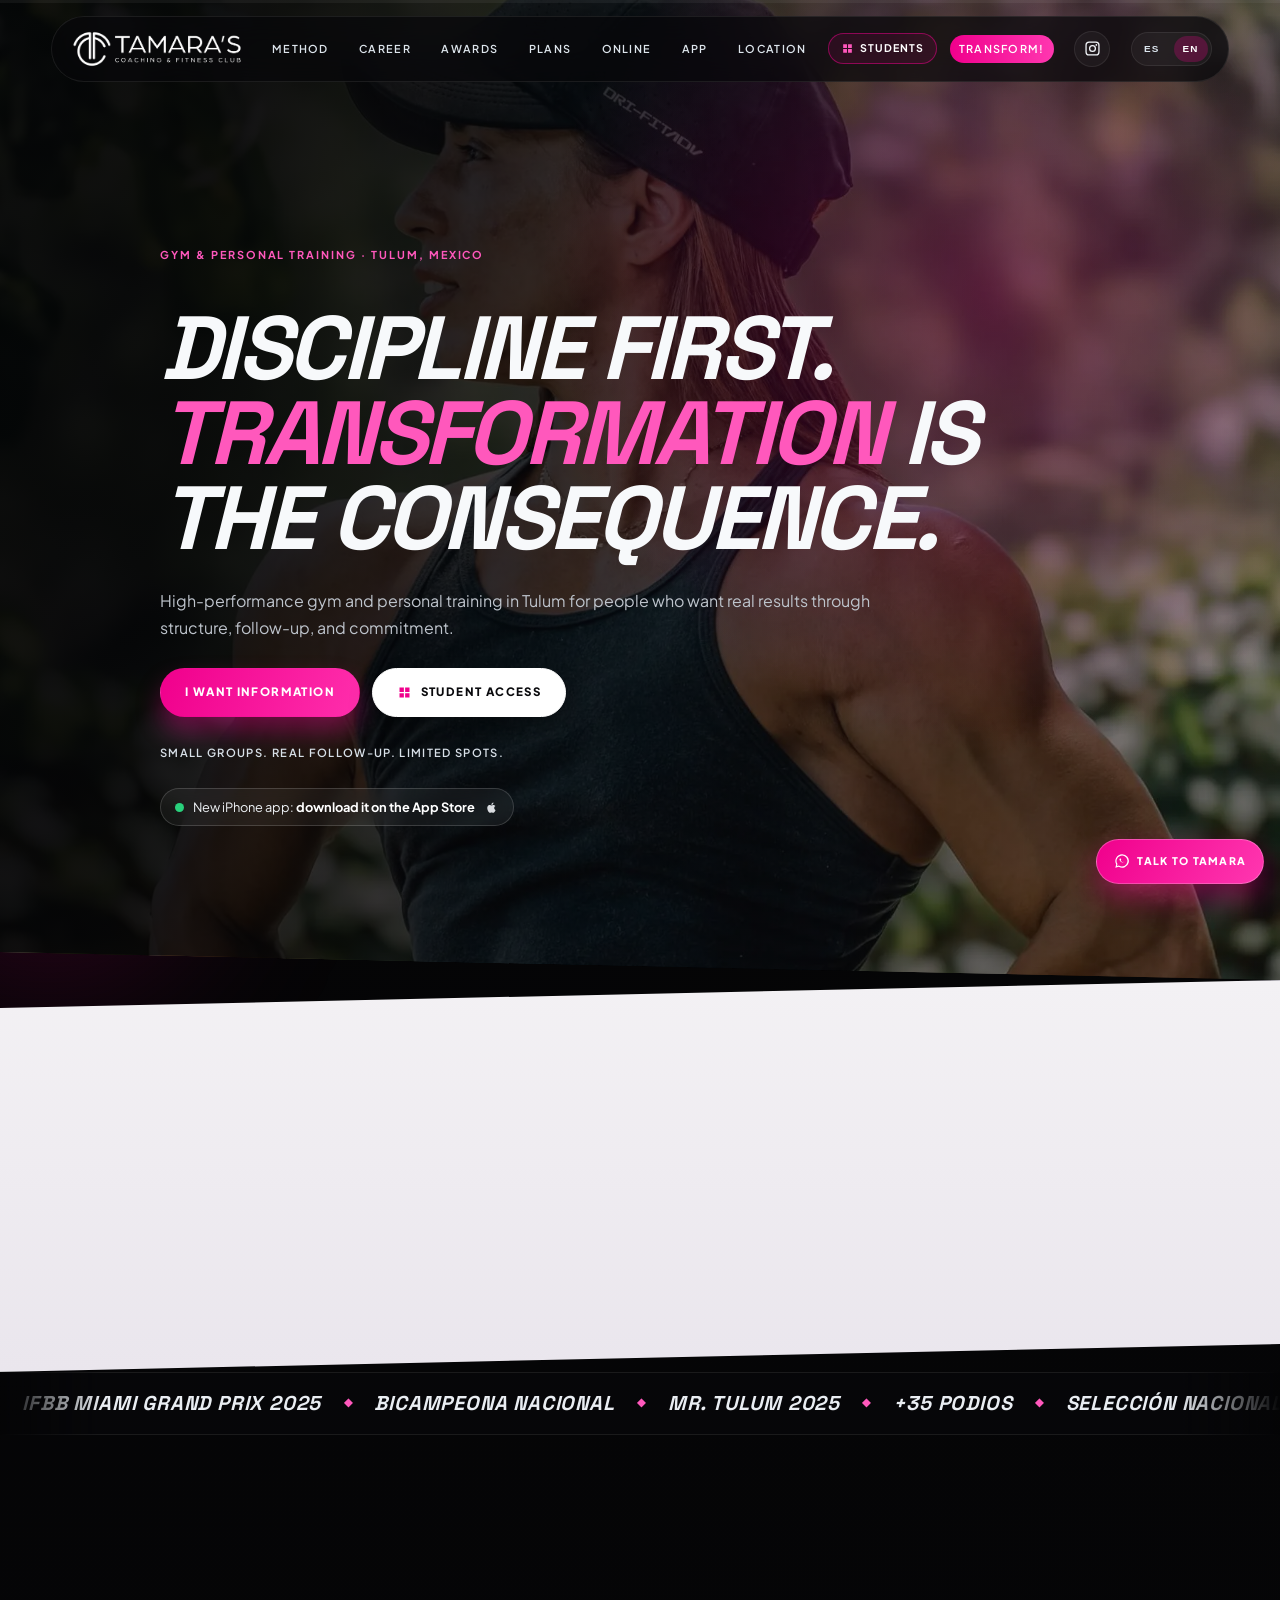
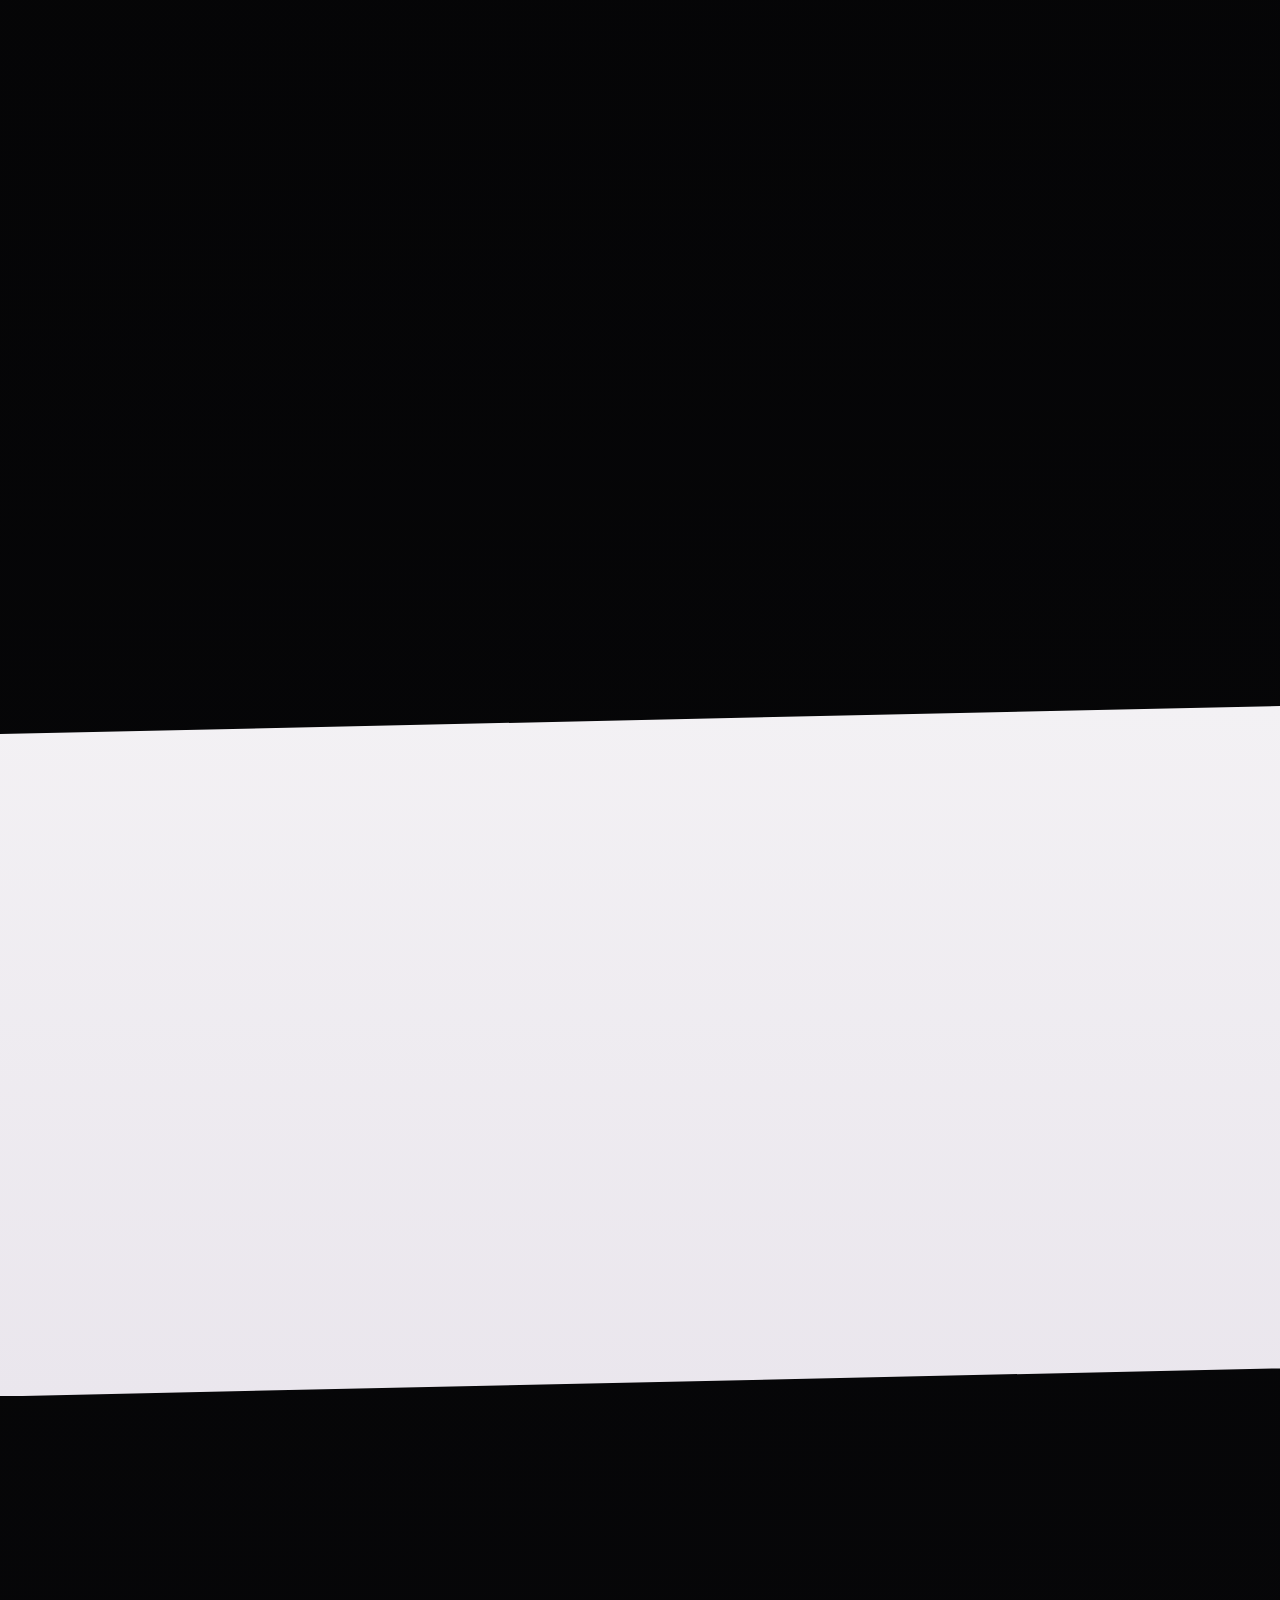
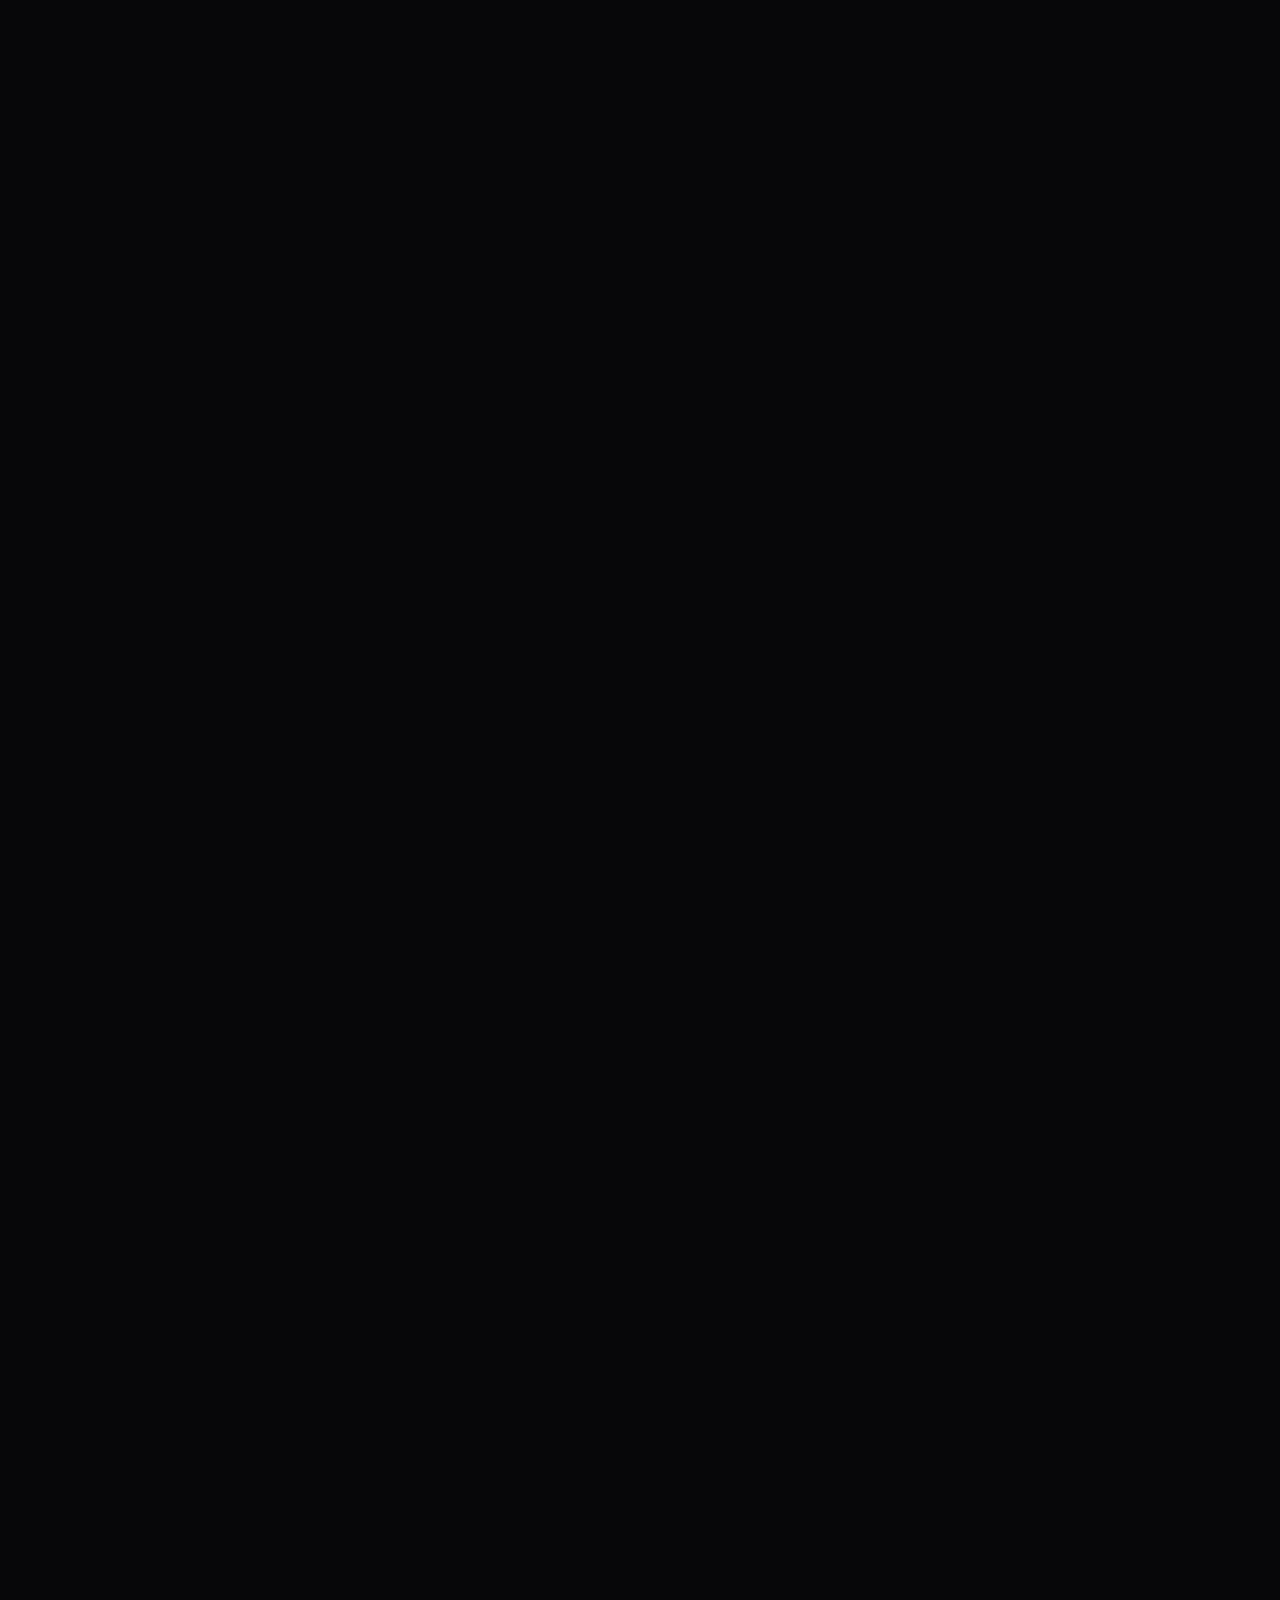
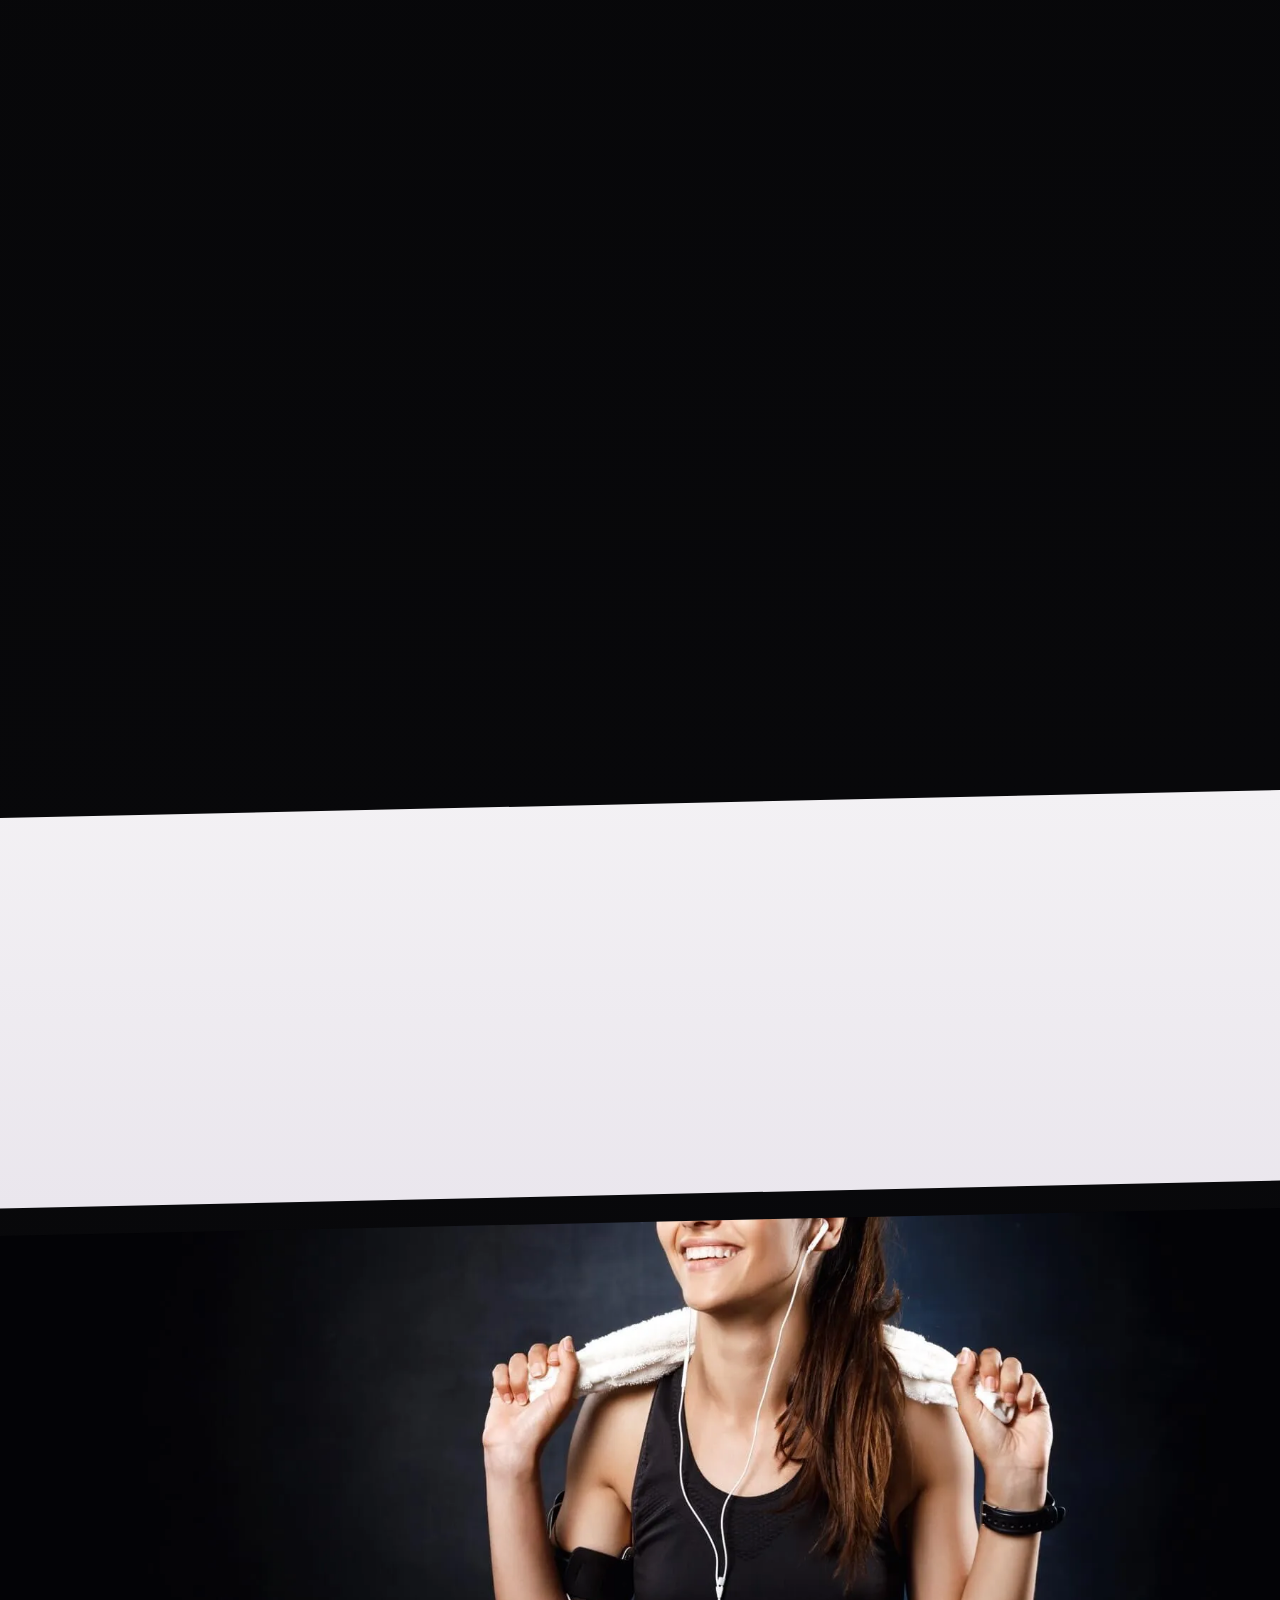
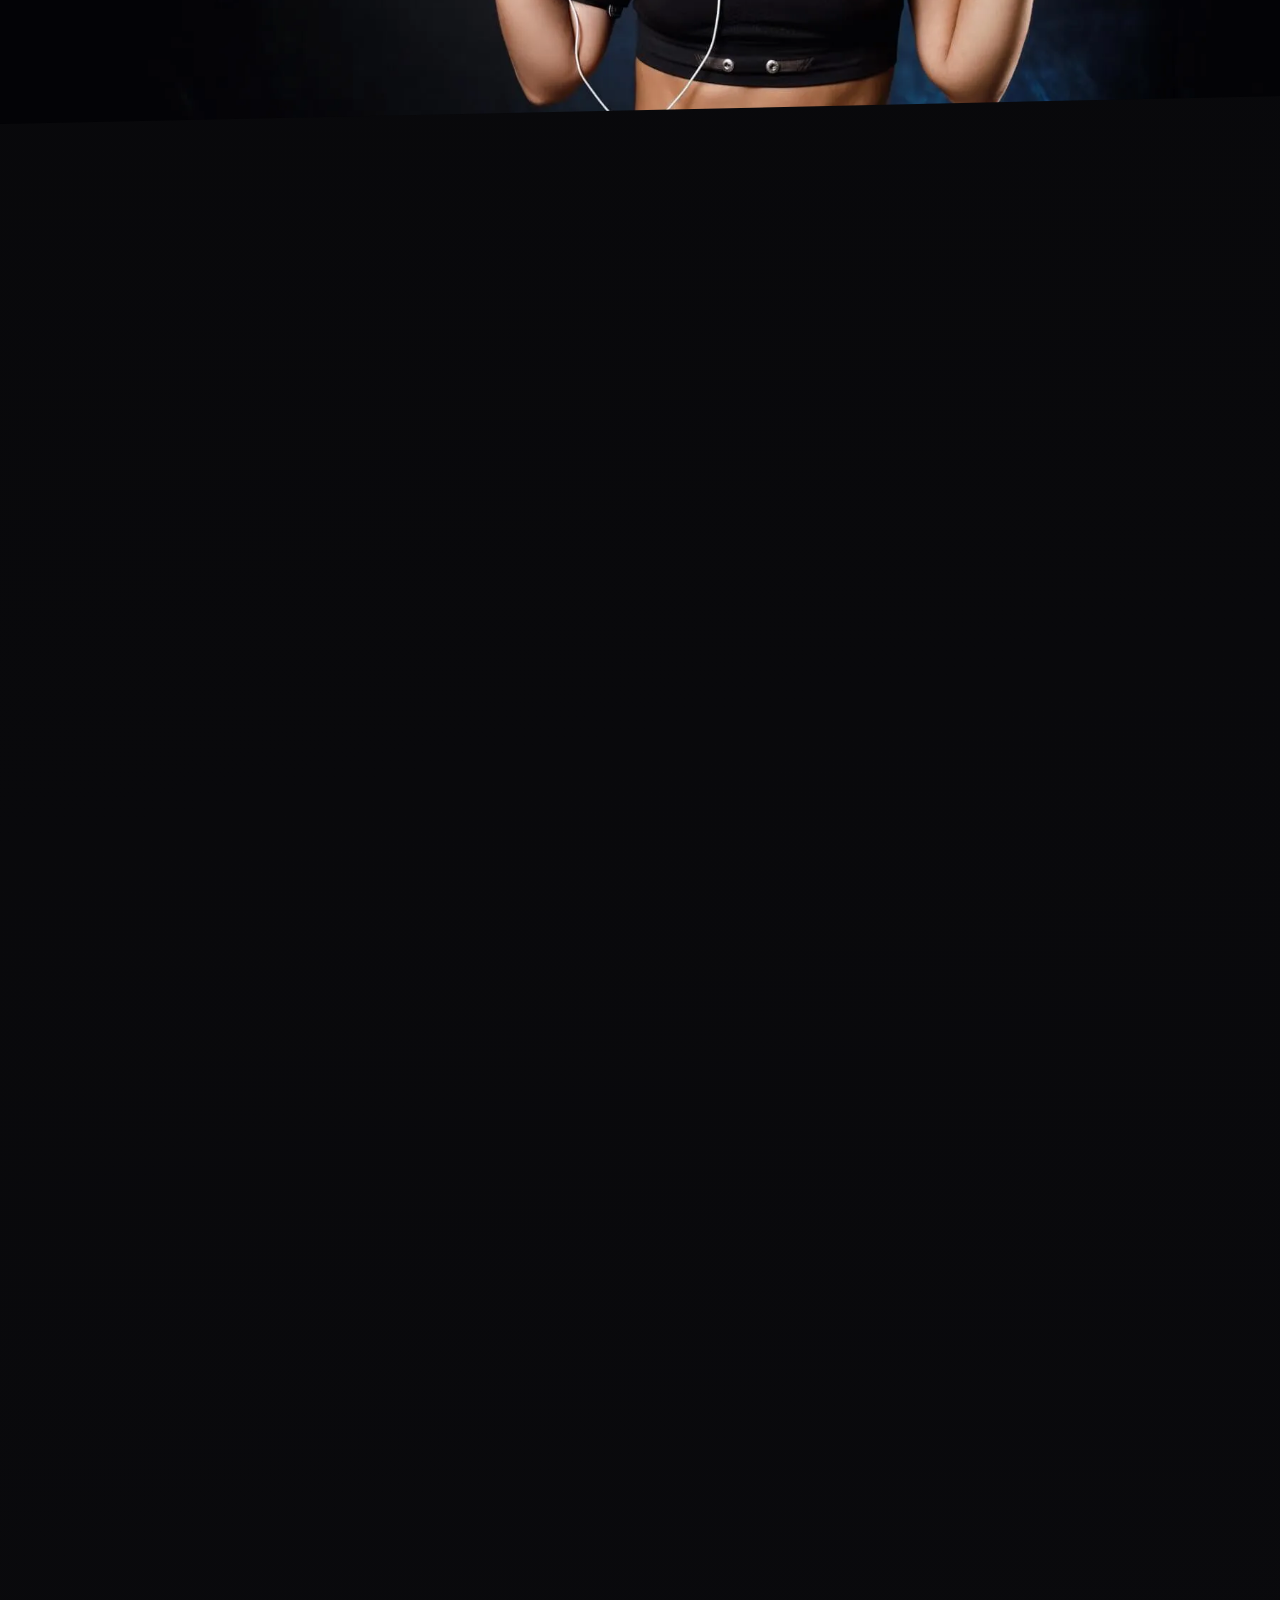
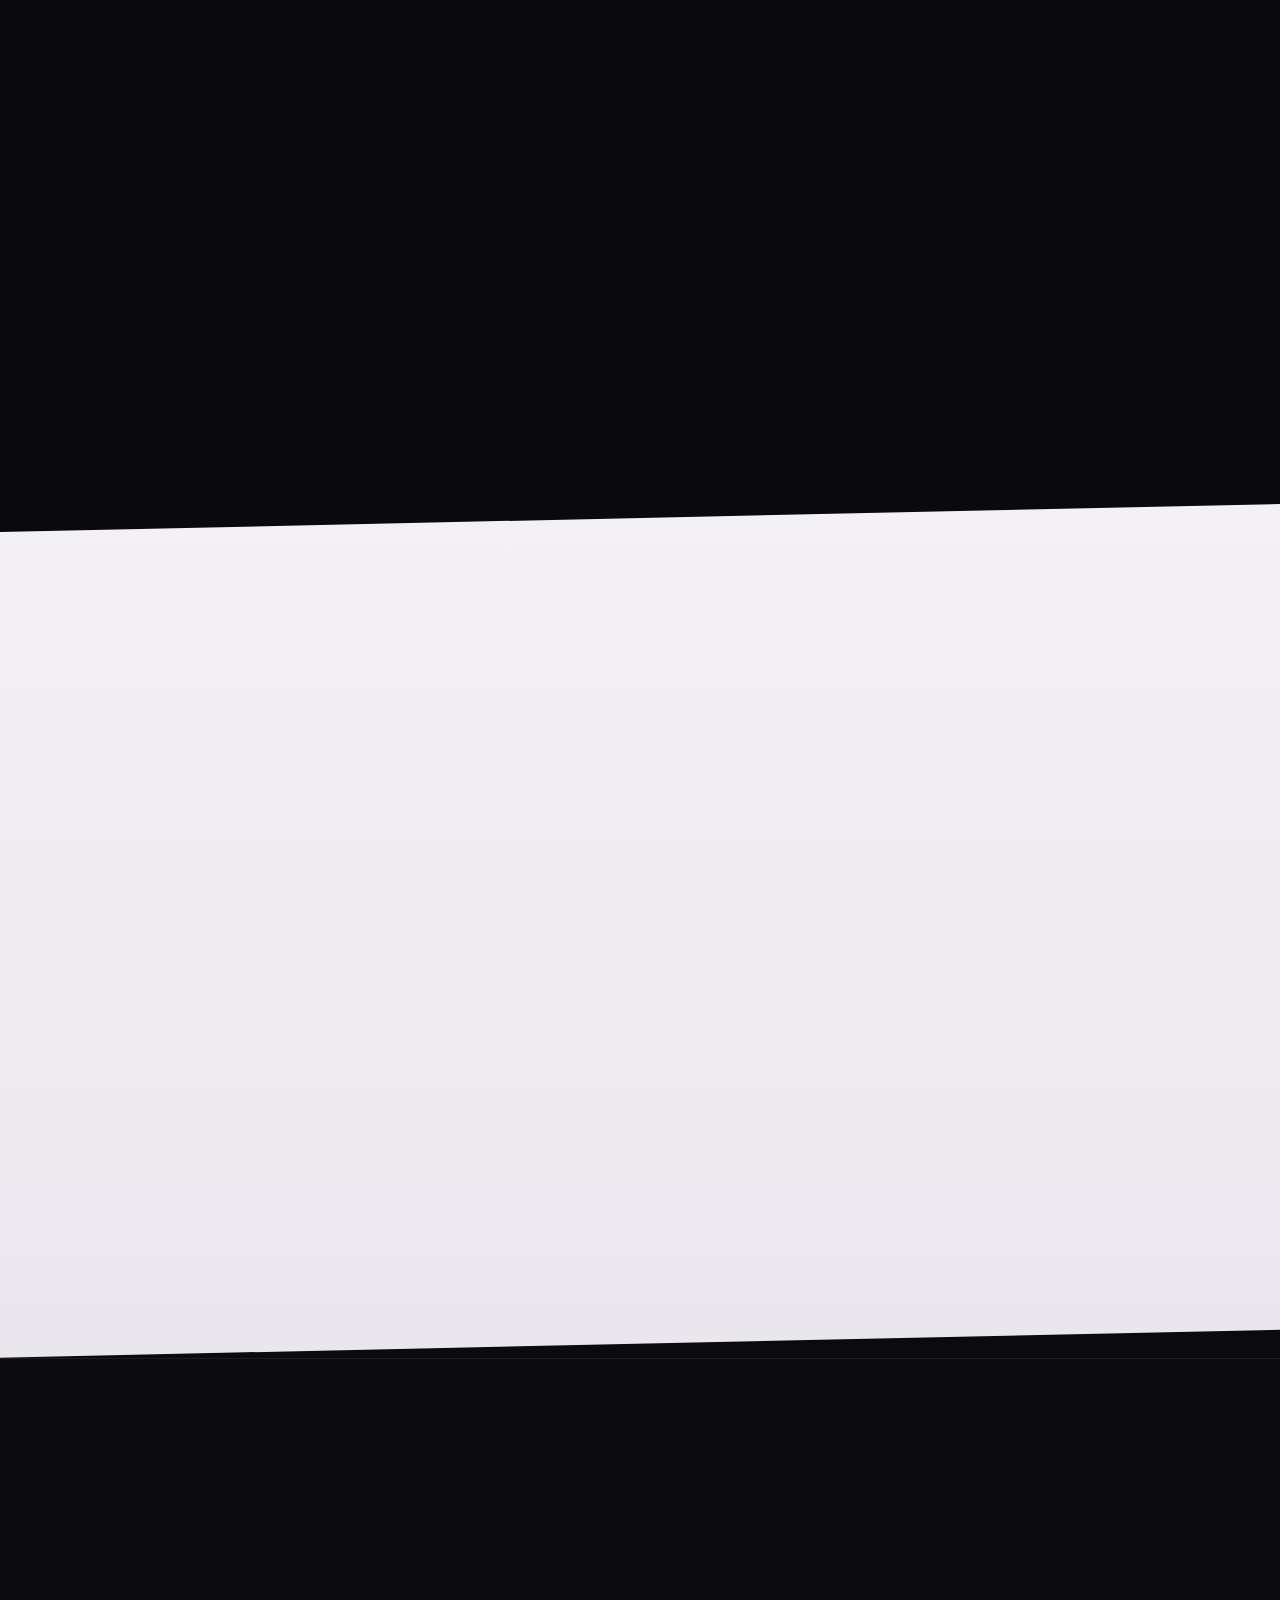
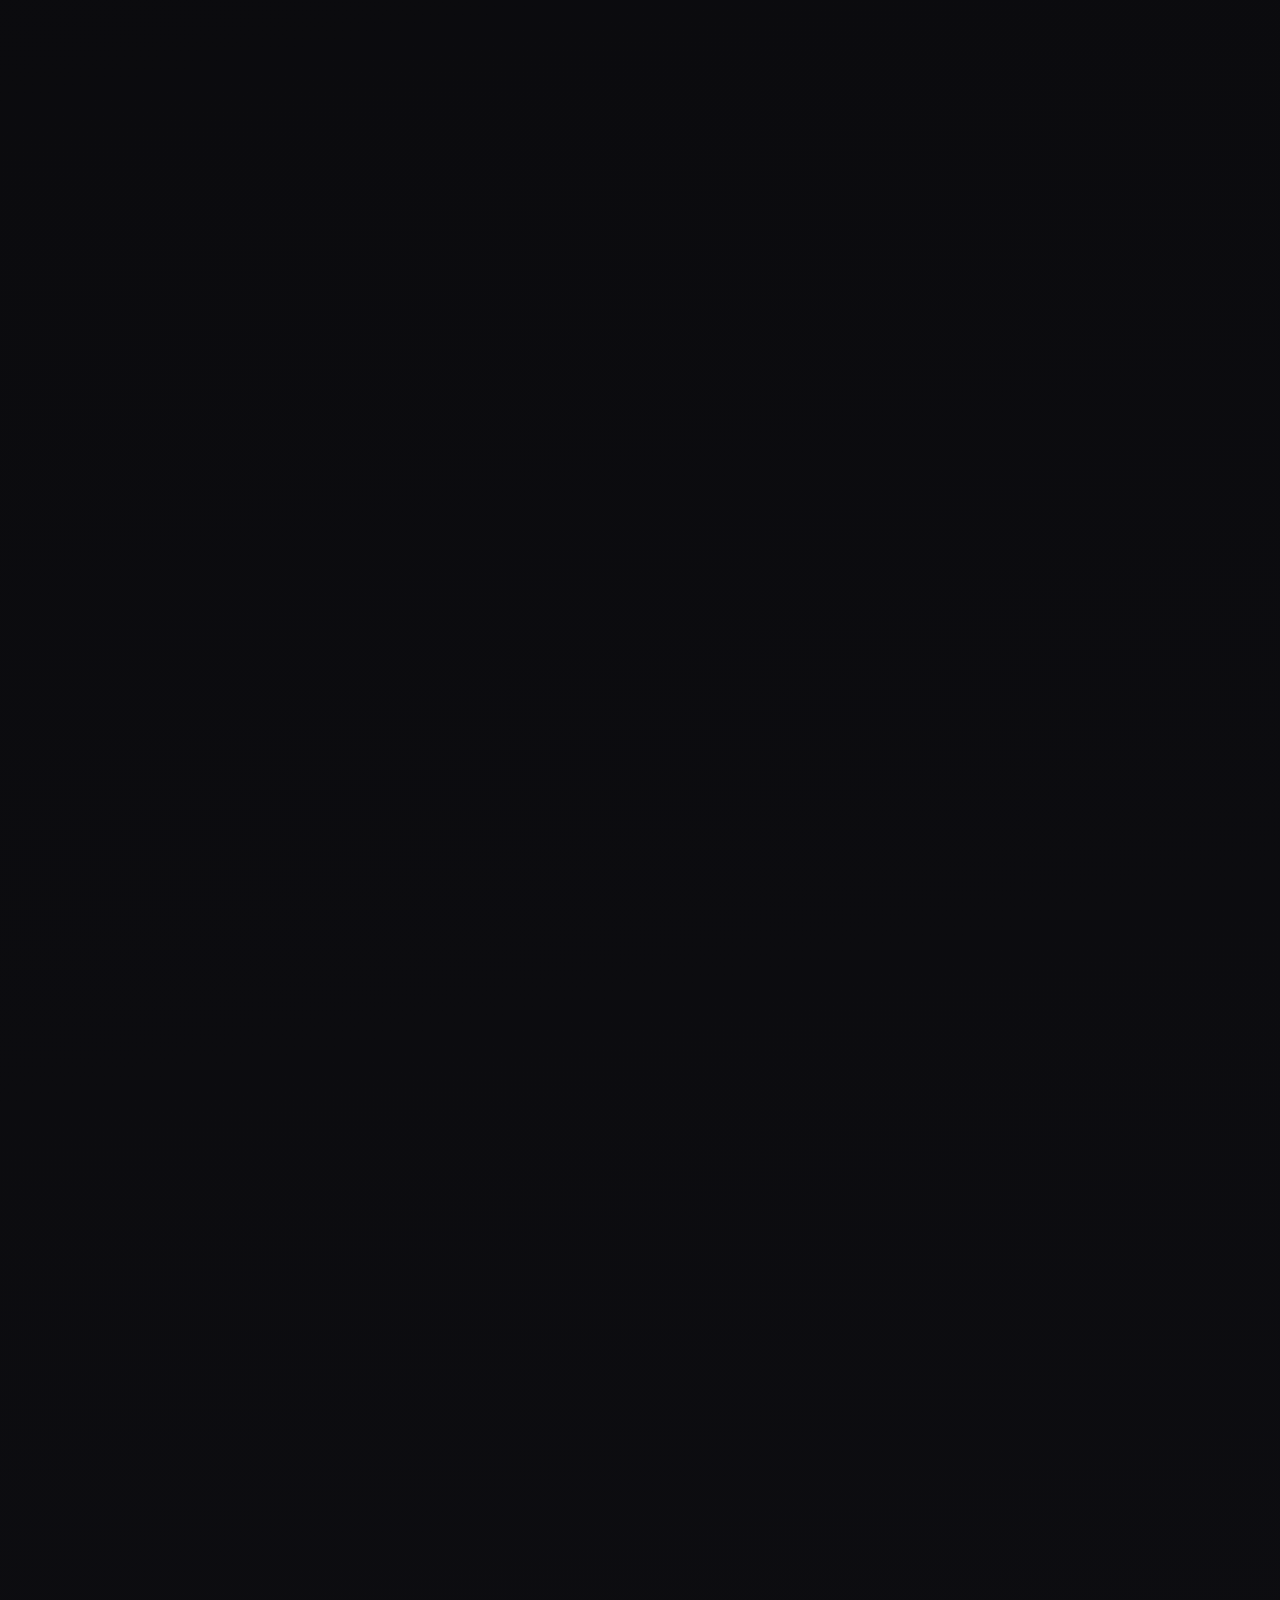
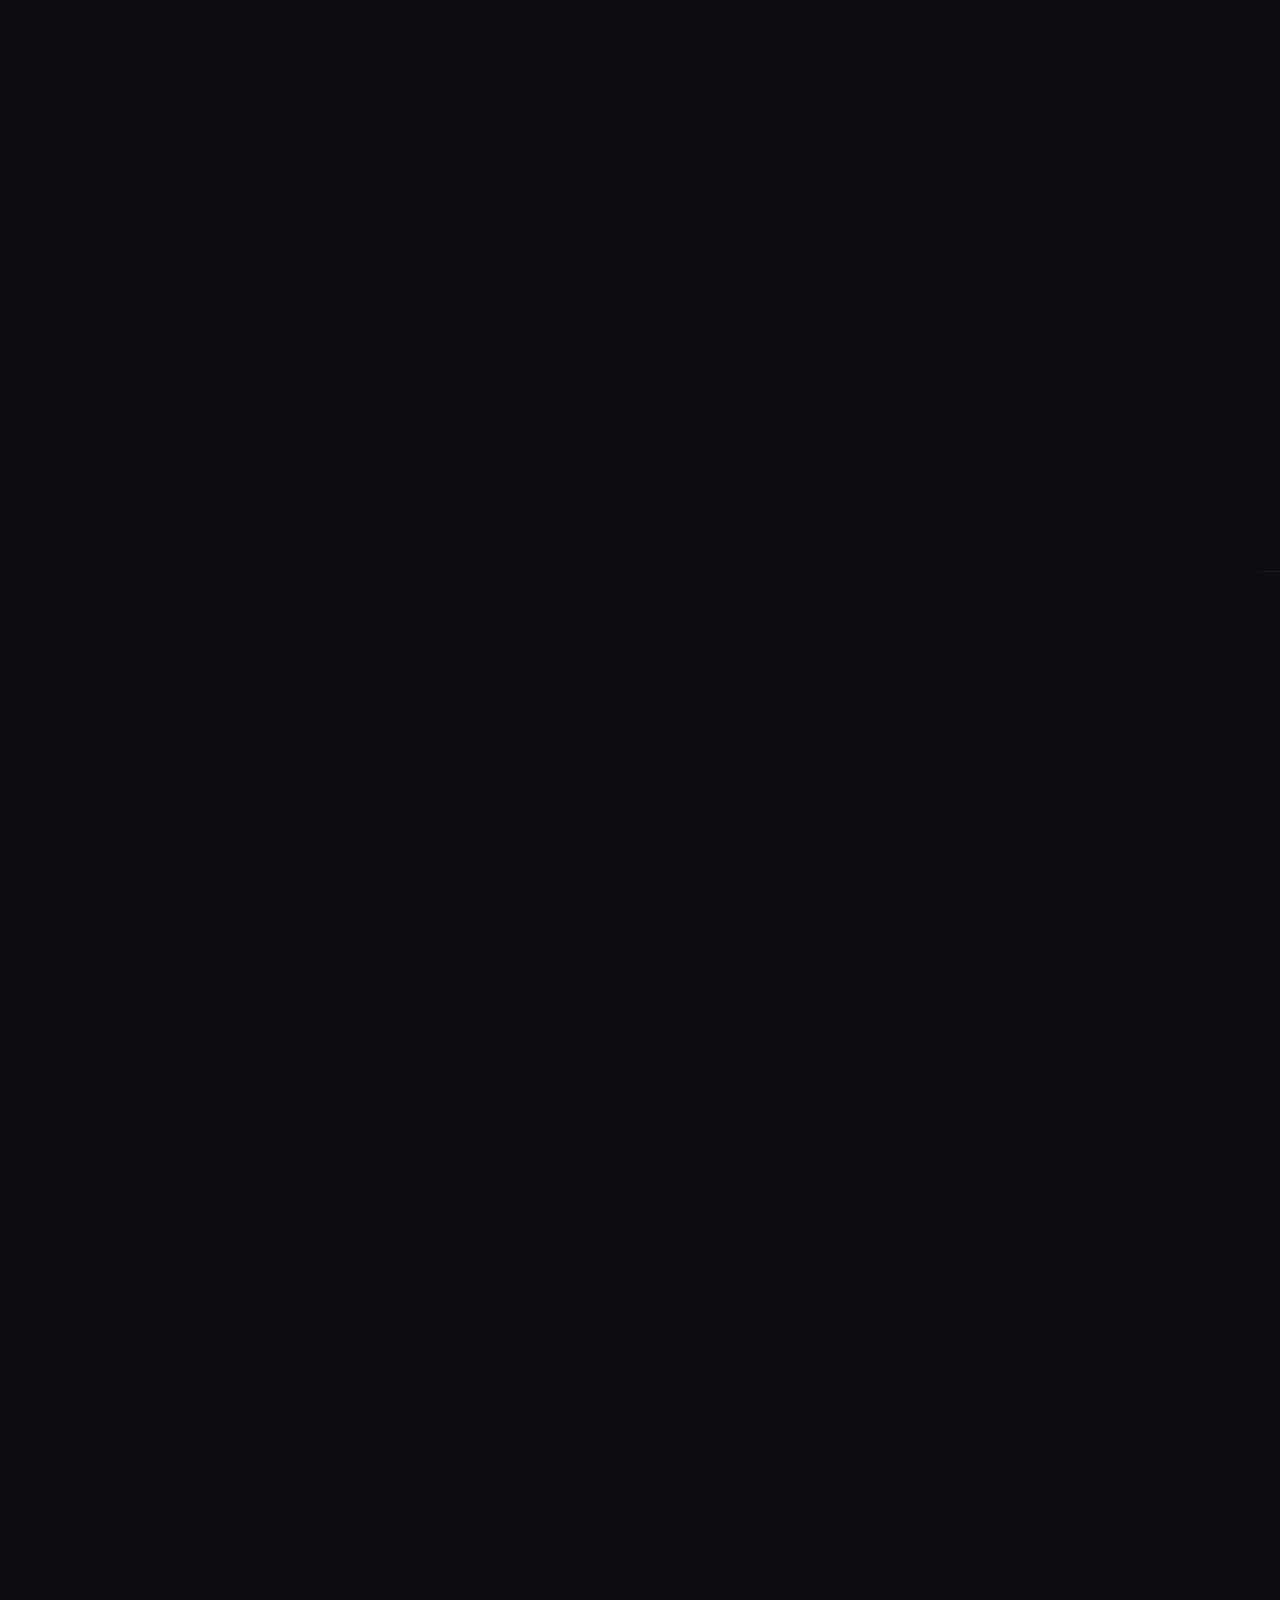
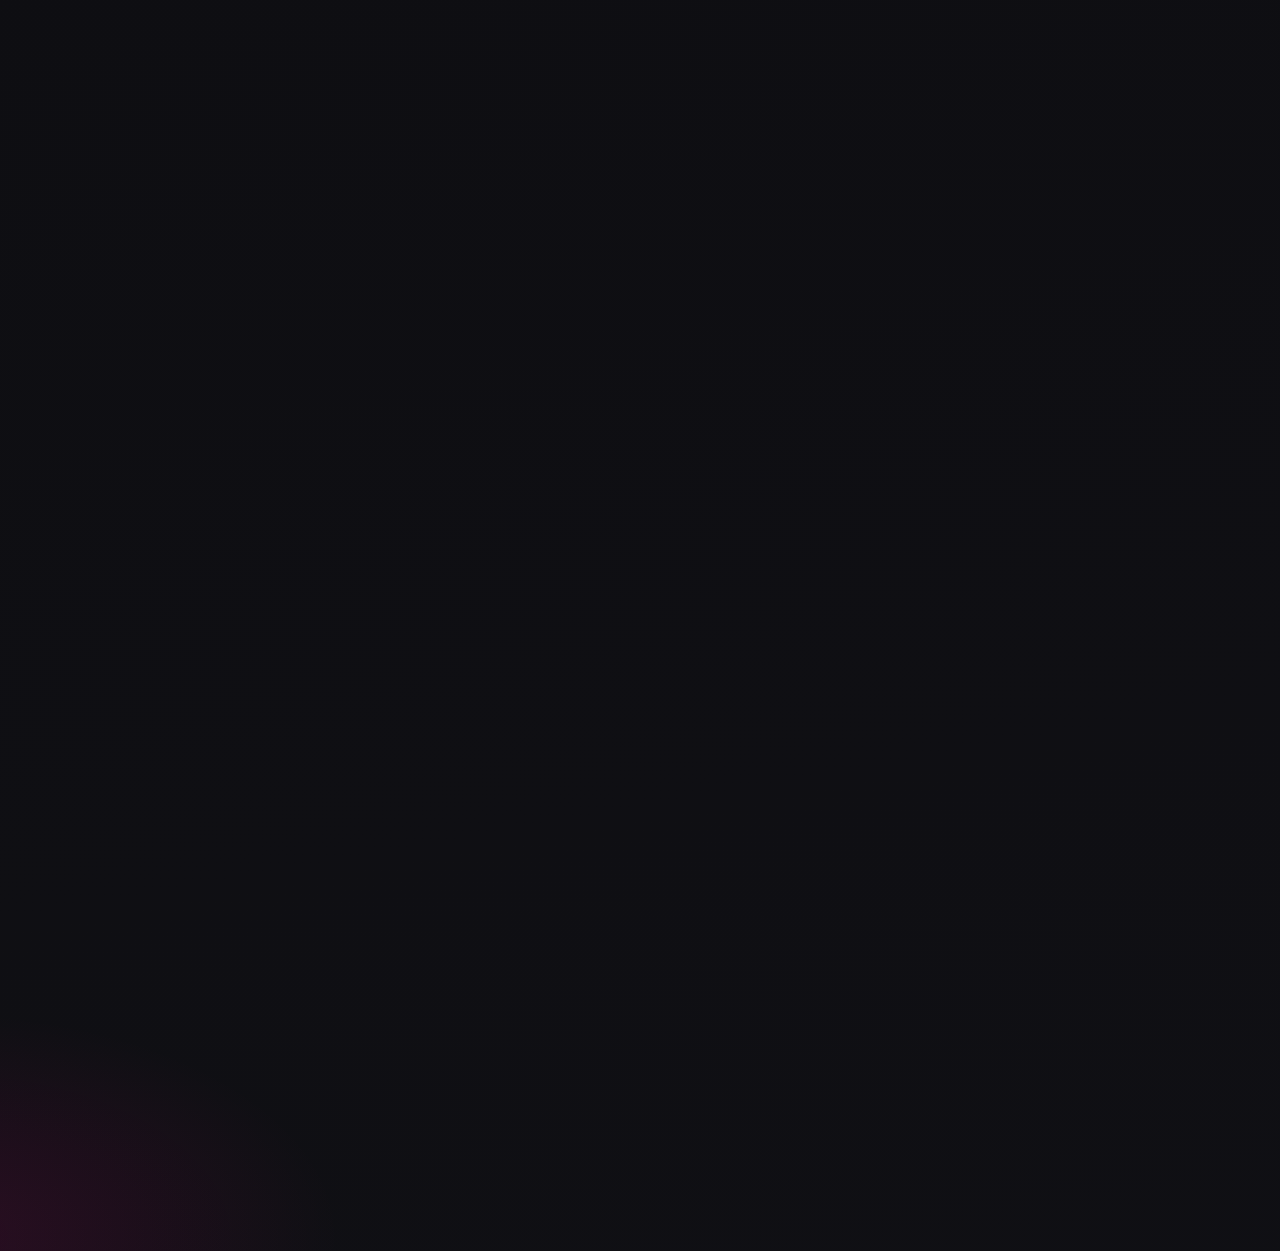
==== en/index.html @ 05160358 "seo: add indexable English page and strengthen Tulum local targeting International - Add /en/ as a r" ====
<!doctype html>
<html lang="en" data-page-lang="en">

<head>
  <meta charset="UTF-8">
  <meta name="viewport" content="width=device-width, initial-scale=1.0">
  <title>Gym & Personal Trainer in Tulum | Tamara's Coaching & Fitness Club</title>
  <meta name="description" content="Gym, fitness and personal training in Tulum, Mexico. Train with Tamara, a personal trainer and high-performance coach: strength, method and real follow-up, in person and online.">
  <meta name="keywords" content="gym in Tulum, personal trainer Tulum, fitness Tulum, personal training Tulum, gym Tulum Mexico, strength coach Tulum, fitness coaching Tulum, high performance gym Tulum">
  <link rel="canonical" href="https://www.tamaracoachclub.com/en/">
  <link rel="alternate" hreflang="es-mx" href="https://www.tamaracoachclub.com/">
  <link rel="alternate" hreflang="en" href="https://www.tamaracoachclub.com/en/">
  <link rel="alternate" hreflang="x-default" href="https://www.tamaracoachclub.com/">
  <meta property="og:type" content="website">
  <meta property="og:site_name" content="Tamara's Coach & Fitness Club">
  <meta property="og:locale" content="en_US">
  <meta property="og:locale:alternate" content="es_MX">
  <meta property="og:title" content="Gym & Personal Trainer in Tulum | Tamara's Coaching & Fitness Club">
  <meta property="og:description" content="Gym, fitness and personal training in Tulum, Mexico. Train with Tamara, a personal trainer and high-performance coach: strength, method and real follow-up, in person and online.">
  <meta property="og:url" content="https://www.tamaracoachclub.com/en/">
  <meta property="og:image" content="https://www.tamaracoachclub.com/tamara1-og.jpg">
  <meta property="og:image:width" content="1200">
  <meta property="og:image:height" content="821">
  <meta property="og:image:alt" content="Tamara's Coaching & Fitness Club in Tulum">
  <meta name="twitter:card" content="summary_large_image">
  <meta name="twitter:title" content="Gym & Personal Trainer in Tulum | Tamara's Coaching & Fitness Club">
  <meta name="twitter:description" content="Gym, fitness and personal training in Tulum, Mexico. Train with Tamara, a personal trainer and high-performance coach: strength, method and real follow-up, in person and online.">
  <meta name="twitter:image" content="https://www.tamaracoachclub.com/tamara1-og.jpg">
  <link rel="me" href="https://www.instagram.com/tamarascoachingfitnessclub/">
  <meta name="theme-color" content="#050506">
  <meta name="author" content="Tamara's Coach & Fitness Club">
  <meta name="robots" content="index, follow, max-image-preview:large">
  <meta name="geo.region" content="MX-ROO">
  <meta name="geo.placename" content="Tulum">
  <meta name="geo.position" content="20.196960;-87.464955">
  <meta name="ICBM" content="20.196960, -87.464955">
  <link rel="icon" href="/favicon.svg" type="image/svg+xml">
  <link rel="icon" href="/favicon-32.png" sizes="32x32" type="image/png">
  <link rel="apple-touch-icon" href="/apple-touch-icon.png">
  <link rel="manifest" href="/site.webmanifest">
  <link rel="preconnect" href="https://fonts.googleapis.com">
  <link rel="preconnect" href="https://fonts.gstatic.com" crossorigin="">
  <link rel="dns-prefetch" href="https://www.youtube.com">
  <link rel="dns-prefetch" href="https://i.ytimg.com">
  <link rel="dns-prefetch" href="https://www.google.com">
  <link rel="preload" as="image" href="/assets/web/DSC04219.webp" fetchpriority="high">
  <link rel="preload" as="style" href="https://fonts.googleapis.com/css2?family=Plus+Jakarta+Sans:wght@400;600;700;800&family=Space+Grotesk:wght@500;700;800&display=swap">
  <link rel="stylesheet" media="print" onload="this.media='all';this.onload=null;" href="https://fonts.googleapis.com/css2?family=Plus+Jakarta+Sans:wght@400;600;700;800&family=Space+Grotesk:wght@500;700;800&display=swap">
  <noscript>
    <link rel="stylesheet" href="https://fonts.googleapis.com/css2?family=Plus+Jakarta+Sans:wght@400;600;700;800&family=Space+Grotesk:wght@500;700;800&display=swap">
  </noscript>
  <link rel="stylesheet" href="/styles.css">
  <script type="application/ld+json">
  {
    "@context": "https://schema.org",
    "@type": "HealthClub",
    "additionalType": "https://schema.org/SportsActivityLocation",
    "@id": "https://www.tamaracoachclub.com/#gym",
    "name": "Tamara's Coaching & Fitness Club",
    "alternateName": [
      "Gimnasio en Tulum",
      "Entrenador personal en Tulum",
      "Entrenadora personal en Tulum",
      "Gym in Tulum",
      "Personal trainer in Tulum"
    ],
    "description": "Gym, fitness and personal training in Tulum, Mexico. Train with Tamara, a personal trainer and high-performance coach: strength, method and real follow-up, in person and online.",
    "keywords": "gimnasio en Tulum, gym in Tulum, fitness Tulum, entrenador personal en Tulum, entrenadora personal en Tulum, personal trainer Tulum, entrenamiento personal, coaching fitness",
    "knowsLanguage": [
      "es",
      "en"
    ],
    "url": "https://www.tamaracoachclub.com/en/",
    "logo": "https://www.tamaracoachclub.com/logo.png",
    "image": "https://www.tamaracoachclub.com/tamara1-og.jpg",
    "telephone": "+52 984 238 4258",
    "priceRange": "$$",
    "currenciesAccepted": "MXN",
    "address": {
      "@type": "PostalAddress",
      "addressLocality": "Tulum",
      "addressRegion": "Quintana Roo",
      "addressCountry": "MX"
    },
    "geo": {
      "@type": "GeoCoordinates",
      "latitude": 20.19696,
      "longitude": -87.464955
    },
    "hasMap": "https://maps.app.goo.gl/nExt3WbL4Zu5REWo6",
    "areaServed": {
      "@type": "City",
      "name": "Tulum"
    },
    "sameAs": [
      "https://www.instagram.com/tamarascoachingfitnessclub/"
    ],
    "founder": {
      "@type": "Person",
      "name": "Tamara",
      "jobTitle": "Entrenadora personal y coach de alto rendimiento",
      "award": [
        "IFBB Miami Grand Prix 2025 - 1er lugar Women Bodyfitness Open",
        "Mr. Tulum 2025 - Campeona Body Fitness Master",
        "Bicampeona nacional"
      ]
    },
    "makesOffer": [
      {
        "@type": "Offer",
        "name": "Coaching presencial de alto rendimiento",
        "category": "Servicio"
      },
      {
        "@type": "Offer",
        "name": "Coaching online personalizado",
        "category": "Servicio"
      },
      {
        "@type": "Offer",
        "name": "Evaluación inicial y asesoría",
        "category": "Servicio"
      }
    ],
    "hasOfferCatalog": {
      "@type": "OfferCatalog",
      "name": "Planes de entrenamiento",
      "itemListElement": [
        {
          "@type": "Offer",
          "name": "Plan En Línea",
          "description": "Entrenamiento online con rutina y seguimiento a distancia. 3 días por semana, 1 hora por sesión.",
          "price": "1500",
          "priceCurrency": "MXN",
          "category": "Membresía mensual",
          "availability": "https://schema.org/InStock",
          "url": "https://www.tamaracoachclub.com/en/#planes"
        },
        {
          "@type": "Offer",
          "name": "Plan Gold",
          "description": "Acompañamiento cercano con más tiempo por sesión. 3 días por semana, 1.5 horas por sesión.",
          "price": "2500",
          "priceCurrency": "MXN",
          "category": "Membresía mensual",
          "availability": "https://schema.org/InStock",
          "url": "https://www.tamaracoachclub.com/en/#planes"
        },
        {
          "@type": "Offer",
          "name": "Plan Inicio Comprometido",
          "description": "Para empezar con estructura y buenos hábitos. 3 días por semana, 1.5 horas por sesión.",
          "price": "3000",
          "priceCurrency": "MXN",
          "category": "Membresía mensual",
          "availability": "https://schema.org/InStock",
          "url": "https://www.tamaracoachclub.com/en/#planes"
        },
        {
          "@type": "Offer",
          "name": "Plan Intermedio",
          "description": "Cuatro días a la semana para progreso constante. 1.5 horas por sesión.",
          "price": "3000",
          "priceCurrency": "MXN",
          "category": "Membresía mensual",
          "availability": "https://schema.org/InStock",
          "url": "https://www.tamaracoachclub.com/en/#planes"
        },
        {
          "@type": "Offer",
          "name": "Plan Base Fuerte",
          "description": "Base sólida con volumen y consistencia semanal. 4 días por semana, 1.5 horas por sesión.",
          "price": "3500",
          "priceCurrency": "MXN",
          "category": "Membresía mensual",
          "availability": "https://schema.org/InStock",
          "url": "https://www.tamaracoachclub.com/en/#planes"
        },
        {
          "@type": "Offer",
          "name": "Plan Rendimiento Elite",
          "description": "Máxima frecuencia y enfoque para resultados de alto nivel. 5 días por semana, 1.5 horas por sesión.",
          "price": "4000",
          "priceCurrency": "MXN",
          "category": "Membresía mensual",
          "availability": "https://schema.org/InStock",
          "url": "https://www.tamaracoachclub.com/en/#planes"
        }
      ]
    }
  }
  </script>
  <script type="application/ld+json">
  {
    "@context": "https://schema.org",
    "@type": "WebSite",
    "@id": "https://www.tamaracoachclub.com/en/#website",
    "url": "https://www.tamaracoachclub.com/en/",
    "name": "Tamara's Coaching & Fitness Club",
    "inLanguage": [
      "es-MX",
      "en"
    ],
    "publisher": {
      "@id": "https://www.tamaracoachclub.com/#gym"
    }
  }
  </script>
  <script type="application/ld+json">
  {
    "@context": "https://schema.org",
    "@type": "Person",
    "@id": "https://www.tamaracoachclub.com/#tamara",
    "name": "Tamara",
    "jobTitle": "Entrenadora personal y coach de alto rendimiento",
    "worksFor": {
      "@id": "https://www.tamaracoachclub.com/#gym"
    },
    "knowsAbout": [
      "Entrenamiento de fuerza",
      "Preparación para competencia de fisicoculturismo",
      "Recomposición corporal",
      "Entrenamiento personal"
    ],
    "sameAs": [
      "https://www.instagram.com/tamarascoachingfitnessclub/"
    ]
  }
  </script>
  <script type="application/ld+json">
  {
    "@context": "https://schema.org",
    "@type": "MobileApplication",
    "name": "Tamara Coaching & Fitness Club",
    "operatingSystem": "iOS",
    "applicationCategory": "HealthApplication",
    "url": "https://apps.apple.com/mx/app/tamara-coaching-fitness-club/id6758464481",
    "installUrl": "https://apps.apple.com/mx/app/tamara-coaching-fitness-club/id6758464481",
    "description": "App oficial de Tamara's Coaching & Fitness Club: reserva clases, consulta tus rutinas y sigue tu progreso.",
    "offers": {
      "@type": "Offer",
      "price": "0",
      "priceCurrency": "MXN"
    },
    "publisher": {
      "@id": "https://www.tamaracoachclub.com/#gym"
    }
  }
  </script>
  <script type="application/ld+json">
  {
    "@context": "https://schema.org",
    "@type": "FAQPage",
    "mainEntity": [
      {
        "@type": "Question",
        "name": "¿Necesito experiencia previa?",
        "acceptedAnswer": {
          "@type": "Answer",
          "text": "No. El entrenamiento se adapta completamente a tu nivel."
        }
      },
      {
        "@type": "Question",
        "name": "¿Y si tengo una lesión?",
        "acceptedAnswer": {
          "@type": "Answer",
          "text": "Se evalúa y adapta con enfoque biomecánico para mantener progreso seguro."
        }
      },
      {
        "@type": "Question",
        "name": "¿Incluye plan nutricional?",
        "acceptedAnswer": {
          "@type": "Answer",
          "text": "Sí, según el programa sugerido para tu objetivo."
        }
      },
      {
        "@type": "Question",
        "name": "¿Puedo probar antes?",
        "acceptedAnswer": {
          "@type": "Answer",
          "text": "Sí. Puedes iniciar con sesión única para evaluarte y definir tu ruta."
        }
      },
      {
        "@type": "Question",
        "name": "¿Cuánto cuesta entrenar en el gimnasio?",
        "acceptedAnswer": {
          "@type": "Answer",
          "text": "Los planes van de $1,500 a $4,000 MXN al mes, según cuántos días entrenes por semana. Puedes ver el detalle de cada plan en la sección de planes de esta página."
        }
      },
      {
        "@type": "Question",
        "name": "¿Dónde está el gimnasio en Tulum?",
        "acceptedAnswer": {
          "@type": "Answer",
          "text": "Estamos en Tulum, Quintana Roo. En la sección de ubicación encuentras el mapa y puedes abrir la ruta directa en Google Maps."
        }
      },
      {
        "@type": "Question",
        "name": "¿Puedo entrenar si no vivo en Tulum?",
        "acceptedAnswer": {
          "@type": "Answer",
          "text": "Sí. El Plan En Línea incluye rutina, seguimiento semanal y contacto directo por WhatsApp, para que entrenes desde donde estés."
        }
      },
      {
        "@type": "Question",
        "name": "Do you speak English?",
        "acceptedAnswer": {
          "@type": "Answer",
          "text": "Yes. Coaching and follow-up are available in English and Spanish, and the whole site and app can be used in English."
        }
      },
      {
        "@type": "Question",
        "name": "¿El gimnasio tiene aplicación?",
        "acceptedAnswer": {
          "@type": "Answer",
          "text": "Sí. La app de Tamara's Coaching & Fitness Club está disponible gratis para iPhone en el App Store, y también puedes entrar desde el navegador en app.tamaracoachclub.com."
        }
      }
    ]
  }
  </script>
</head>

<body>
  <a class="skip-link" href="#inicio">Skip to content</a>
  <div class="scroll-progress" aria-hidden="true"><span style="transform:scaleX(0)"></span></div>
  <div class="bg-glow bg-glow-a"></div>
  <div class="bg-glow bg-glow-b"></div>

  <header class="site-header">
    <a class="brand" href="#inicio" aria-label="Tamara's Coaching & Fitness Club">
      <img class="brand-logo" src="/logo.png" alt="Tamara's Coaching & Fitness Club" fetchpriority="high" decoding="async" width="3501" height="777">
    </a>
    <button class="menu-toggle" aria-expanded="false" aria-controls="menu">Menu</button>
    <nav id="menu" class="menu">
      <a class="nav-link" href="#metodo">Method</a>
      <a class="nav-link" href="#trayectoria">Career</a>
      <a class="nav-link" href="#premios">Awards</a>
      <a class="nav-link" href="#planes">Plans</a>
      <a class="nav-link" href="#online">Online</a>
      <a class="nav-link" href="#app">App</a>
      <a class="nav-link" href="#ubicacion">Location</a>
      <a class="app-link" href="https://app.tamaracoachclub.com/" target="_blank" rel="noopener noreferrer">
        <span class="app-link-icon" aria-hidden="true">
          <svg viewBox="0 0 24 24" role="img" focusable="false"><path d="M4 4h7v7H4V4Zm9 0h7v7h-7V4ZM4 13h7v7H4v-7Zm9 0h7v7h-7v-7Z" /></svg>
        </span>
        <span class="app-link-label">Students</span>
      </a>
      <a rel="noopener noreferrer" target="_blank" class="cta-link js-whatsapp-link" href="https://wa.me/5219842384258?text=Hi%20Tamara%20Club%2C%20I'd%20like%20information%20about%20your%20programs%20and%20how%20to%20start." data-wa-key="general_info">Transform!</a>
    </nav>
    <a class="header-ig" href="https://www.instagram.com/tamarascoachingfitnessclub/" target="_blank" rel="noopener noreferrer" aria-label="Instagram Tamara's Coach & Fitness Club">
      <svg viewBox="0 0 24 24" role="img" focusable="false" aria-hidden="true">
        <path d="M7.2 2h9.6A5.2 5.2 0 0 1 22 7.2v9.6a5.2 5.2 0 0 1-5.2 5.2H7.2A5.2 5.2 0 0 1 2 16.8V7.2A5.2 5.2 0 0 1 7.2 2Zm9.4 1.8H7.4a3.6 3.6 0 0 0-3.6 3.6v9.2a3.6 3.6 0 0 0 3.6 3.6h9.2a3.6 3.6 0 0 0 3.6-3.6V7.4a3.6 3.6 0 0 0-3.6-3.6ZM12 7a5 5 0 1 1 0 10 5 5 0 0 1 0-10Zm0 1.8a3.2 3.2 0 1 0 0 6.4 3.2 3.2 0 0 0 0-6.4Zm5.4-3.1a1.2 1.2 0 1 1 0 2.4 1.2 1.2 0 0 1 0-2.4Z" />
      </svg>
    </a>
    <div class="lang-switch" role="group" aria-label="Language selector">
      <button class="lang-btn" type="button" data-lang="es" aria-pressed="false">ES</button>
      <button class="lang-btn is-active" type="button" data-lang="en" aria-pressed="true">EN</button>
    </div>
  </header>

  <main>
    <section id="inicio" class="hero section reveal diagonal-end">
      <div class="hero-video is-fallback" aria-hidden="true">
        <iframe id="hero-youtube-player" data-src="https://www.youtube.com/embed/1tyX7qDArfA?autoplay=1&mute=1&controls=0&rel=0&playsinline=1&loop=1&playlist=1tyX7qDArfA&start=1040&modestbranding=1&enablejsapi=1" title="Tamara Club hero background video" loading="lazy" allow="autoplay; encrypted-media; picture-in-picture; fullscreen" referrerpolicy="strict-origin-when-cross-origin" tabindex="-1"></iframe>
        <img class="hero-video-fallback" src="/assets/web/DSC04219.webp" alt="" width="1600" height="900" fetchpriority="high" decoding="async">
      </div>
      <div class="hero-copy">
        <p class="eyebrow">Gym &amp; personal training · Tulum, Mexico</p>
        <h1>Discipline first.<br><span>Transformation</span> is the consequence.</h1>
        <p class="lead">High-performance gym and personal training in Tulum for people who want real results through structure, follow-up, and commitment.</p>
        <div class="actions">
          <a rel="noopener noreferrer" target="_blank" class="btn btn-primary js-whatsapp-link" href="https://wa.me/5219842384258?text=Hi%20Tamara%20Club%2C%20I'd%20like%20info%20and%20availability%20to%20start%20training%20at%20the%20club." data-wa-key="hero_info">I want information</a>
          <a class="btn btn-app" href="https://app.tamaracoachclub.com/" target="_blank" rel="noopener noreferrer">
            <span class="btn-app-icon" aria-hidden="true">
              <svg viewBox="0 0 24 24" role="img" focusable="false"><path d="M4 4h7v7H4V4Zm9 0h7v7h-7V4ZM4 13h7v7H4v-7Zm9 0h7v7h-7v-7Z" /></svg>
            </span>
            <span class="btn-app-label">Student access</span>
          </a>
        </div>
        <p class="tagline">Small groups. Real follow-up. Limited spots.</p>
        <a class="hero-app-chip" href="https://apps.apple.com/mx/app/tamara-coaching-fitness-club/id6758464481" target="_blank" rel="noopener noreferrer">
          <span class="hero-app-chip-dot" aria-hidden="true"></span>
          <span class="hero-app-chip-text">New iPhone app: <strong>download it on the App Store</strong></span>
          <svg class="hero-app-chip-apple" viewBox="0 0 24 24" aria-hidden="true"><path d="M16.36 12.8c-.02-2.06 1.68-3.05 1.76-3.1-.96-1.4-2.46-1.6-2.99-1.62-1.27-.13-2.48.75-3.13.75-.64 0-1.64-.73-2.7-.71-1.39.02-2.67.81-3.38 2.05-1.44 2.5-.37 6.2 1.03 8.23.69.99 1.5 2.1 2.57 2.06 1.03-.04 1.42-.66 2.67-.66 1.24 0 1.6.66 2.69.64 1.11-.02 1.81-1.01 2.49-2.01.78-1.15 1.1-2.26 1.12-2.32-.02-.01-2.15-.83-2.17-3.29ZM14.3 6.74c.56-.69.94-1.63.83-2.59-.81.03-1.8.54-2.38 1.22-.52.6-.98 1.57-.86 2.49.9.07 1.83-.46 2.41-1.12Z" /></svg>
        </a>
      </div>
    </section>

    <section class="section section-quote reveal bg-light-section diagonal-both">
      <div class="bg-giant-text" aria-hidden="true">CULTURA</div>
      <div class="container content-layer">
        <h2>This is not a gym.<br>It is a culture.</h2>
        <p class="lead">We do not train for trends. We train with structure, method, and purpose.</p>
      </div>
    </section>

    <div class="marquee" aria-hidden="true">
      <div class="marquee-track">
        <span>IFBB Miami Grand Prix 2025</span><span class="marquee-dot">◆</span>
        <span>Bicampeona nacional</span><span class="marquee-dot">◆</span>
        <span>Mr. Tulum 2025</span><span class="marquee-dot">◆</span>
        <span>+35 podios</span><span class="marquee-dot">◆</span>
        <span>Selección nacional</span><span class="marquee-dot">◆</span>
        <span>Alto rendimiento en Tulum</span><span class="marquee-dot">◆</span>
        <span>IFBB Miami Grand Prix 2025</span><span class="marquee-dot">◆</span>
        <span>Bicampeona nacional</span><span class="marquee-dot">◆</span>
        <span>Mr. Tulum 2025</span><span class="marquee-dot">◆</span>
        <span>+35 podios</span><span class="marquee-dot">◆</span>
        <span>Selección nacional</span><span class="marquee-dot">◆</span>
        <span>Alto rendimiento en Tulum</span><span class="marquee-dot">◆</span>
      </div>
    </div>

    <section id="metodo" class="section reveal">
      <div class="bg-giant-text" aria-hidden="true">MÉTODO</div>
      <div class="container content-layer">
        <div class="section-header">
          <p class="eyebrow">Method</p>
          <h2>The Tamara Method</h2>
        </div>
        <div class="method-intro">
          <p class="method-copy">We work with a structured system that combines strength training, weekly progression, and technical control so every session has a clear objective.</p>
          <p class="method-copy">We do not improvise routines. We assess your starting point, physical history, and commitment level to build a sustainable, measurable, and realistic process.</p>
        </div>
        <div class="grid-3">
          <article class="card">
            <img class="card-media" src="/assets/web/young-fitness-man-studio.webp" alt="Strength training at Tamara's gym in Tulum" loading="lazy" decoding="async" width="1800" height="1197">
            <h3>Mental Culture</h3>
            <p>Discipline over motivation. Sustainable commitment focused on measurable progress.</p>
          </article>
          <article class="card">
            <img class="card-media" src="/assets/web/woman-helping-man-gym.webp" alt="Personalized technique coaching with a personal trainer in Tulum" loading="lazy" decoding="async" width="1800" height="1200">
            <h3>Personalized Programming</h3>
            <p>Each member progresses according to goals, current level, and real-life context.</p>
          </article>
          <article class="card">
            <img class="card-media" src="/assets/web/athletic-blonde-woman-sportswear-doing-exercise-legs-press-machine-gym.webp" alt="Full-body strength work at the gym in Tulum" loading="lazy" decoding="async" width="1800" height="1200">
            <h3>Integrated Approach</h3>
            <p>Training, nutrition, and strategy combined into one clear and practical system.</p>
          </article>
        </div>
      </div>
    </section>

    <section class="section reveal bg-light-section diagonal-both" id="trayectoria">
      <div class="bg-giant-text" aria-hidden="true">EXPERIENCIA</div>
      <div class="container split content-layer">
        <div class="trayectoria-copy">
          <p class="eyebrow">Professional coaching</p>
          <h2>Real experience.<br>Real results.</h2>
          <p class="lead">Tamara works as a personal trainer and coach in Tulum with a fully personalized approach: she evaluates your starting point, builds a clear strategy, and adjusts every phase so you progress with safety, consistency, and measurable outcomes.</p>
          <ul class="list">
            <li>Initial assessment to understand your real level and specific needs.</li>
            <li>Individual programming with clear goals for each phase.</li>
            <li>Continuous technical correction to train better and avoid plateaus.</li>
            <li>Ongoing follow-up to measure progress and adjust when needed.</li>
          </ul>
        </div>
        <div class="media-panel" aria-label="Tamara competing">
          <div class="tamara-rotator rotator" aria-hidden="true">
            <img src="/assets/web/DSC04191.webp" alt="" class="is-active" loading="eager" decoding="async" width="1800" height="2700">
            <img src="/assets/web/DSC04219.webp" alt="" loading="eager" decoding="async" width="1800" height="2700">
            <img src="/assets/web/DSC04230.webp" alt="" loading="lazy" decoding="async" width="1800" height="2700">
            <img src="/assets/web/DSC04257.webp" alt="" loading="lazy" decoding="async" width="1800" height="2700">
          </div>
        </div>
      </div>
    </section>

    <section class="section reveal" id="premios">
      <div class="bg-giant-text" aria-hidden="true">TROFEOS</div>
      <div class="container content-layer split split-reverse awards-layout">
        <div class="awards-copy">
          <p class="eyebrow">High-performance coach</p>
          <h2>Awards that validate the method</h2>
          <p class="lead">Tamara's results are not random. Her competitive path confirms a high-performance system built on structure, discipline, and measurable standards at every stage.</p>
          <ul class="list">
            <li><strong>IFBB Miami Grand Prix 2025:</strong> 1st place in Women Bodyfitness Open.</li>
            <li><strong>Mr. Tulum 2025:</strong> champion in Body Fitness Master and Body Fitness Clasificadas.</li>
            <li><strong>National team:</strong> qualification after her performance in Monterrey.</li>
            <li><strong>Proven track record:</strong> multi-time state champion and two-time national champion.</li>
          </ul>
          <div class="awards-stats">
            <div class="awards-stat"><span>+35</span><small>National and international podiums</small></div>
            <div class="awards-stat"><span>2X</span><small>National champion</small></div>
            <div class="awards-stat"><span>2025</span><small>International gold in Miami</small></div>
          </div>
        </div>
        <figure class="awards-media">
          <img src="/premios.webp" alt="Tamara, fitness coach in Tulum, with her competition trophies and medals" width="1430" height="1080" loading="lazy" decoding="async">
        </figure>
      </div>
    </section>

    <section class="section reveal" id="entorno">
      <div class="bg-giant-text" aria-hidden="true">CLUB</div>
      <div class="container content-layer">
        <div class="section-header">
          <p class="eyebrow">The club in Tulum</p>
          <h2>A gym in Tulum that pushes you to deliver</h2>
        </div>
        <p class="lead">The club is designed for focused training: functional equipment, guided sessions, and a culture where everyone trains seriously regardless of starting level.</p>
        <div class="gym-visual-grid">
          <figure class="gym-shot gym-shot-wide"><img src="/assets/web/young-man-sportswear-exercise-class-gym.webp" alt="Group training class at the gym in Tulum" loading="lazy" decoding="async" width="1800" height="1201"></figure>
          <figure class="gym-shot"><img src="/assets/web/medium-shot-woman-holding-weight.webp" alt="Member training with weights at the gym in Tulum" loading="lazy" decoding="async" width="1800" height="2696"></figure>
          <figure class="gym-shot"><img src="/assets/web/sporty-beautiful-female-showing-her-well-trained-body.webp" alt="Strength session at the high-performance gym in Tulum" loading="lazy" decoding="async" width="1800" height="2698"></figure>
          <figure class="gym-shot"><img src="/assets/web/cropped-photo-athletic-man-keeping-dumbbells.webp" alt="Dumbbell strength work at Tamara's Coaching & Fitness Club" loading="lazy" decoding="async" width="1800" height="2303"></figure>
          <figure class="gym-shot"><img src="/assets/web/woman-helping-man-gym.webp" alt="Technique support during personal training in Tulum" loading="lazy" decoding="async" width="1800" height="1200"></figure>
        </div>
      </div>
    </section>

<section id="comunidad" class="section reveal bg-light-section diagonal-both">
      <div class="bg-giant-text" aria-hidden="true">EQUIPO</div>
      <div class="container content-layer">
        <div class="section-header">
          <p class="eyebrow">Community</p>
          <h2>Respect. Consistency. Character.</h2>
        </div>
        <p class="lead">Our core value is respect: for your body, your process, and your word.</p>
      </div>
    </section>

    <section id="empezar" class="section section-emotional reveal diagonal-both">
      <div class="bg-giant-text" aria-hidden="true">FUERZA</div>
      <div class="container content-layer">
        <div class="floating-card floating-card-contrast">
          <h2>If you have ever felt you could not</h2>
          <p class="lead">Many people arrive after dropping out of programs, losing confidence or failing to stay consistent. Here you are not judged. You get structure, support and a plan you can build on.</p>
        </div>
      </div>
    </section>

    <section id="membresias" class="section reveal">
      <div class="bg-giant-text" aria-hidden="true">PROCESO</div>
      <div class="container content-layer">
        <div class="section-header">
          <p class="eyebrow">The process</p>
          <h2>Personal training with real coaching support</h2>
        </div>
        <p class="lead">Everyone trains according to their level, goal, and context. We map your path in an initial assessment and adjust the plan with you, step by step, with direct follow-up.</p>
        <div class="audience-grid">
          <article class="audience-card">
            <span class="audience-num" aria-hidden="true">01</span>
            <h3>If you are just starting</h3>
            <p>We build technical foundations, habits, and consistency without frustration.</p>
          </article>
          <article class="audience-card">
            <span class="audience-num" aria-hidden="true">02</span>
            <h3>If you already train</h3>
            <p>We organize your plan to break stagnation and level up.</p>
          </article>
          <article class="audience-card">
            <span class="audience-num" aria-hidden="true">03</span>
            <h3>If you compete</h3>
            <p>We apply advanced strategy for performance, body composition, and peak condition.</p>
          </article>
        </div>
        <div class="process-cta">
          <p class="process-cta-text">No rigid plans, no fine print. Tell us your goal and we build a route made for you.</p>
          <a rel="noopener noreferrer" target="_blank" class="btn btn-primary js-whatsapp-link" href="https://wa.me/5219842384258?text=Hi%20Tamara%20Club%2C%20I'd%20like%20information%20about%20your%20programs%20and%20how%20to%20start." data-wa-key="general_info">Request your assessment</a>
        </div>
      </div>
    </section>

    <section id="planes" class="section reveal">
      <div class="bg-giant-text" aria-hidden="true">PLANES</div>
      <div class="container content-layer">
        <div class="section-header">
          <p class="eyebrow">Memberships</p>
          <h2>Training plans in Tulum</h2>
          <p class="lead pricing-lead">Pick the plan that fits your pace. All include Tamara's coaching and real follow-up. You subscribe via WhatsApp in a minute.</p>
        </div>
        <div class="plans-grid" id="plans-grid"><article class="plan-card"><div class="plan-card-head"><h3>Online Plan</h3><span class="plan-card-tag is-online">Online</span></div><p class="plan-card-desc">Train from anywhere, with a routine and remote follow-up.</p><p class="plan-card-price"><span class="plan-card-amount">$1,500</span><span class="plan-card-currency">MXN / mo</span></p><ul class="plan-card-specs"><li><span aria-hidden="true" class="plan-spec-dot"></span>3 days/wk</li><li><span aria-hidden="true" class="plan-spec-dot"></span>1h/session</li></ul><a aria-label="Subscribe — Online Plan" rel="noopener noreferrer" target="_blank" href="https://wa.me/5219842384258?text=Hi Tamara Club%2C I'd like to subscribe to the Online Plan (%241%2C500 MXN%2Fmonth). Could you share the details to get started%3F" class="btn btn-ghost plan-card-btn">Subscribe</a></article><article class="plan-card"><div class="plan-card-head"><h3>Gold Plan</h3><span class="plan-card-tag">Monthly</span></div><p class="plan-card-desc">Close guidance with more time per session to refine technique.</p><p class="plan-card-price"><span class="plan-card-amount">$2,500</span><span class="plan-card-currency">MXN / mo</span></p><ul class="plan-card-specs"><li><span aria-hidden="true" class="plan-spec-dot"></span>3 days/wk</li><li><span aria-hidden="true" class="plan-spec-dot"></span>1.5h/session</li></ul><a aria-label="Subscribe — Gold Plan" rel="noopener noreferrer" target="_blank" href="https://wa.me/5219842384258?text=Hi Tamara Club%2C I'd like to subscribe to the Gold Plan (%242%2C500 MXN%2Fmonth). Could you share the details to get started%3F" class="btn btn-ghost plan-card-btn">Subscribe</a></article><article class="plan-card"><div class="plan-card-head"><h3>Committed Start Plan</h3><span class="plan-card-tag">Monthly</span></div><p class="plan-card-desc">Start with structure and solid habits, at your pace, frustration-free.</p><p class="plan-card-price"><span class="plan-card-amount">$3,000</span><span class="plan-card-currency">MXN / mo</span></p><ul class="plan-card-specs"><li><span aria-hidden="true" class="plan-spec-dot"></span>3 days/wk</li><li><span aria-hidden="true" class="plan-spec-dot"></span>1.5h/session</li></ul><a aria-label="Subscribe — Committed Start Plan" rel="noopener noreferrer" target="_blank" href="https://wa.me/5219842384258?text=Hi Tamara Club%2C I'd like to subscribe to the Committed Start Plan (%243%2C000 MXN%2Fmonth). Could you share the details to get started%3F" class="btn btn-ghost plan-card-btn">Subscribe</a></article><article class="plan-card"><div class="plan-card-head"><h3>Intermediate Plan</h3><span class="plan-card-tag">Monthly</span></div><p class="plan-card-desc">Step it up with four days a week and steady progress.</p><p class="plan-card-price"><span class="plan-card-amount">$3,000</span><span class="plan-card-currency">MXN / mo</span></p><ul class="plan-card-specs"><li><span aria-hidden="true" class="plan-spec-dot"></span>4 days/wk</li><li><span aria-hidden="true" class="plan-spec-dot"></span>1.5h/session</li></ul><a aria-label="Subscribe — Intermediate Plan" rel="noopener noreferrer" target="_blank" href="https://wa.me/5219842384258?text=Hi Tamara Club%2C I'd like to subscribe to the Intermediate Plan (%243%2C000 MXN%2Fmonth). Could you share the details to get started%3F" class="btn btn-ghost plan-card-btn">Subscribe</a></article><article class="plan-card"><div class="plan-card-head"><h3>Strong Base Plan</h3><span class="plan-card-tag">Monthly</span></div><p class="plan-card-desc">Build a strong base with weekly volume and consistency.</p><p class="plan-card-price"><span class="plan-card-amount">$3,500</span><span class="plan-card-currency">MXN / mo</span></p><ul class="plan-card-specs"><li><span aria-hidden="true" class="plan-spec-dot"></span>4 days/wk</li><li><span aria-hidden="true" class="plan-spec-dot"></span>1.5h/session</li></ul><a aria-label="Subscribe — Strong Base Plan" rel="noopener noreferrer" target="_blank" href="https://wa.me/5219842384258?text=Hi Tamara Club%2C I'd like to subscribe to the Strong Base Plan (%243%2C500 MXN%2Fmonth). Could you share the details to get started%3F" class="btn btn-ghost plan-card-btn">Subscribe</a></article><article class="plan-card is-featured"><div class="plan-card-head"><h3>Elite Performance Plan</h3><span class="plan-card-tag is-elite">Elite</span></div><p class="plan-card-desc">Maximum frequency and focus for high-level results.</p><p class="plan-card-price"><span class="plan-card-amount">$4,000</span><span class="plan-card-currency">MXN / mo</span></p><ul class="plan-card-specs"><li><span aria-hidden="true" class="plan-spec-dot"></span>5 days/wk</li><li><span aria-hidden="true" class="plan-spec-dot"></span>1.5h/session</li></ul><a aria-label="Subscribe — Elite Performance Plan" rel="noopener noreferrer" target="_blank" href="https://wa.me/5219842384258?text=Hi Tamara Club%2C I'd like to subscribe to the Elite Performance Plan (%244%2C000 MXN%2Fmonth). Could you share the details to get started%3F" class="btn btn-primary plan-card-btn">Subscribe</a></article></div>
        <p class="pricing-note">Prices in Mexican pesos (MXN), billed monthly. Not sure which one to pick? Message us and we'll guide you.</p>
        <div class="pricing-app-strip">
          <p class="pricing-app-text">Once you join, you manage your classes and progress from the club app.</p>
          <a class="store-cta store-cta-sm" href="https://apps.apple.com/mx/app/tamara-coaching-fitness-club/id6758464481" target="_blank" rel="noopener noreferrer">
            <svg class="store-cta-icon" viewBox="0 0 24 24" aria-hidden="true"><path d="M16.36 12.8c-.02-2.06 1.68-3.05 1.76-3.1-.96-1.4-2.46-1.6-2.99-1.62-1.27-.13-2.48.75-3.13.75-.64 0-1.64-.73-2.7-.71-1.39.02-2.67.81-3.38 2.05-1.44 2.5-.37 6.2 1.03 8.23.69.99 1.5 2.1 2.57 2.06 1.03-.04 1.42-.66 2.67-.66 1.24 0 1.6.66 2.69.64 1.11-.02 1.81-1.01 2.49-2.01.78-1.15 1.1-2.26 1.12-2.32-.02-.01-2.15-.83-2.17-3.29ZM14.3 6.74c.56-.69.94-1.63.83-2.59-.81.03-1.8.54-2.38 1.22-.52.6-.98 1.57-.86 2.49.9.07 1.83-.46 2.41-1.12Z" /></svg>
            <span class="store-cta-text"><small class="store-cta-small">Download on the</small><strong>App Store</strong></span>
          </a>
        </div>
      </div>
    </section>

    <section id="online" class="section reveal bg-light-section diagonal-both">
      <div class="bg-giant-text" aria-hidden="true">ONLINE</div>
      <div class="container split content-layer">
        <div>
          <p class="eyebrow">Online</p>
          <h2>High performance from anywhere.</h2>
          <p class="lead">If you are not in Tulum, you can work with Tamara online with weekly follow-up, plan adjustments, and continuous WhatsApp contact to keep consistency high.</p>
          <ul class="list">
            <li>Live sessions with follow-up</li>
            <li>Activation + guided training</li>
            <li>Mobility and stretching material</li>
            <li>Individual adaptation by level</li>
          </ul>
        </div>
        <div class="app-box online-box">
          <figure class="online-media">
            <img src="/assets/web/young-beautiful-sportive-girl-listening-music-dark-wall.webp" alt="Guided online training with Tamara, coach in Tulum" loading="lazy" width="1800" height="1200">
          </figure>
          <div class="online-content">
            <p class="online-note">Class control, progress tracking, and weekly plan adjustments in one clear and personalized online experience.</p>
            <ul class="online-points">
              <li>Weekly feedback</li>
              <li>Adjustments based on progress</li>
              <li>Direct WhatsApp contact</li>
            </ul>
            <a rel="noopener noreferrer" target="_blank" class="btn btn-primary js-whatsapp-link" href="https://wa.me/5219842384258?text=Hi%20Tamara%20Club%2C%20I%20would%20like%20information%20about%20the%20Online%20Personalized%20program." data-wa-key="online_program">Ask about online program</a>
          </div>
        </div>
      </div>
    </section>

    <section id="app" class="section reveal">
      <div class="bg-giant-text" aria-hidden="true">APP</div>
      <div class="container content-layer split app-section-layout">
        <div class="app-section-copy">
          <p class="eyebrow app-eyebrow">Tamara Club App</p>
          <h2>Your whole experience, in one app</h2>
          <p class="lead app-lead"><strong>Now available for iPhone on the App Store.</strong> Book your classes, check your routines and track your progress from your phone. You can also log in from the browser.</p>
          <ul class="list app-section-list">
            <li>Book and organize your classes in seconds.</li>
            <li>Access your routines and weekly tasks.</li>
            <li>Track physical progress and consistency.</li>
            <li>Join the gym community.</li>
            <li>100% free for club members.</li>
          </ul>
          <div class="actions app-actions">
            <a class="store-cta js-appstore-link" href="https://apps.apple.com/mx/app/tamara-coaching-fitness-club/id6758464481" target="_blank" rel="noopener noreferrer">
              <svg class="store-cta-icon" viewBox="0 0 24 24" aria-hidden="true"><path d="M16.36 12.8c-.02-2.06 1.68-3.05 1.76-3.1-.96-1.4-2.46-1.6-2.99-1.62-1.27-.13-2.48.75-3.13.75-.64 0-1.64-.73-2.7-.71-1.39.02-2.67.81-3.38 2.05-1.44 2.5-.37 6.2 1.03 8.23.69.99 1.5 2.1 2.57 2.06 1.03-.04 1.42-.66 2.67-.66 1.24 0 1.6.66 2.69.64 1.11-.02 1.81-1.01 2.49-2.01.78-1.15 1.1-2.26 1.12-2.32-.02-.01-2.15-.83-2.17-3.29ZM14.3 6.74c.56-.69.94-1.63.83-2.59-.81.03-1.8.54-2.38 1.22-.52.6-.98 1.57-.86 2.49.9.07 1.83-.46 2.41-1.12Z" /></svg>
              <span class="store-cta-text"><small class="store-cta-small">Download on the</small><strong>App Store</strong></span>
            </a>
            <a class="btn btn-ghost btn-app" href="https://app.tamaracoachclub.com/" target="_blank" rel="noopener noreferrer">
              <span class="btn-app-icon" aria-hidden="true">
                <svg viewBox="0 0 24 24" role="img" focusable="false"><path d="M4 4h7v7H4V4Zm9 0h7v7h-7V4ZM4 13h7v7H4v-7Zm9 0h7v7h-7v-7Z" /></svg>
              </span>
              <span class="btn-app-label">Open in browser</span>
            </a>
          </div>
          <p class="app-platform-note">Available for iPhone. Free for club members.</p>
        </div>
        <div class="app-showcase">
          <figure class="app-shot app-shot-lead">
            <img src="/assets/app/screen-3.webp" alt="App screen: class and schedule management" width="460" height="995" loading="lazy" decoding="async">
          </figure>
          <figure class="app-shot app-shot-side">
            <img src="/assets/app/screen-4.webp" alt="App screen: up-to-date bookings and cancellations" width="460" height="995" loading="lazy" decoding="async">
          </figure>
          <figure class="app-shot app-shot-side">
            <img src="/assets/app/screen-2.webp" alt="App screen: member sign-in" width="460" height="995" loading="lazy" decoding="async">
          </figure>
        </div>
      </div>
    </section>

    <section id="faq" class="section reveal diagonal-both">
      <div class="bg-giant-text" aria-hidden="true">DUDAS</div>
      <div class="container content-layer">
        <div class="section-header">
          <p class="eyebrow">FAQ</p>
          <h2>Frequently asked questions</h2>
        </div>
        <div class="faq-list">
          <details>
            <summary>Do I need previous experience?</summary>
            <p>No. Training is fully adapted to your current level.</p>
          </details>
          <details>
            <summary>What if I have an injury?</summary>
            <p>We evaluate and adapt using a biomechanical approach to keep progress safe.</p>
          </details>
          <details>
             <summary>Does it include nutrition guidance?</summary>
             <p>Yes, depending on the program recommended for your goal.</p>
          </details>
          <details>
             <summary>Can I try before joining?</summary>
             <p>Yes. You can start with a single session to assess your current level and define your path.</p>
          </details>
          <details>
             <summary>How much does it cost to train at the gym?</summary>
             <p>Plans range from $1,500 to $4,000 MXN per month, depending on how many days a week you train. You can see each plan in the plans section of this page.</p>
          </details>
          <details>
             <summary>Where is the gym in Tulum?</summary>
             <p>We are in Tulum, Quintana Roo. The location section has the map and opens directions straight in Google Maps.</p>
          </details>
          <details>
             <summary>Can I train if I don't live in Tulum?</summary>
             <p>Yes. The Online Plan includes your routine, weekly follow-up and direct WhatsApp contact, so you can train from anywhere.</p>
          </details>
          <details>
             <summary>Do you speak English?</summary>
             <p>Yes. Coaching and follow-up are available in English and Spanish, and the whole site and app can be used in English.</p>
          </details>
          <details>
             <summary>Does the gym have an app?</summary>
             <p>Yes. The Tamara's Coaching &amp; Fitness Club app is free for iPhone on the App Store, and you can also log in from the browser at app.tamaracoachclub.com.</p>
          </details>
        </div>
      </div>
    </section>

    <section id="aplicar" class="section reveal diagonal-start">
      <div class="bg-giant-text" aria-hidden="true">UNIRSE</div>
      <div class="container content-layer">
        <div class="urgency-banner">
          <p class="eyebrow">Spots</p>
          <p class="urgency-title">Limited openings by schedule</p>
          <p class="urgency-text">We work with small groups to maintain real coaching quality. If you want direct follow-up, we recommend reserving your spot as soon as possible.</p>
          <div class="urgency-tags">
            <span>Groups up to 5 people</span>
            <span>Entry by initial assessment</span>
            <span>1-to-1 WhatsApp follow-up</span>
          </div>
        </div>
        <div class="apply-layout">
          <div class="apply-copy">
            <div class="section-header">
              <p class="eyebrow">Application</p>
              <h2>Get personalized guidance</h2>
              <p class="form-sublead">Leave your details and we'll contact you to recommend the best option for your goal.</p>
            </div>
            <div class="form-benefits">
              <p class="form-note">Our digital platform allows class control, management, and structured progress tracking.</p>
              <div class="objections-list">
                <p>You do not need previous experience.</p>
                <p>We adapt your plan to your level and context.</p>
                <p>WhatsApp response within 24 to 48 hours.</p>
              </div>
            </div>
          </div>
          <form class="form" action="#" method="post" id="lead-form">
            <label>Name<input type="text" name="nombre" autocomplete="name" enterkeyhint="next" required></label>
            <label>WhatsApp<input type="tel" name="telefono" autocomplete="tel" inputmode="tel" enterkeyhint="next" required></label>
            <label>Email<input type="email" name="correo" autocomplete="email" inputmode="email" spellcheck="false"></label>
            <label>Main goal<select name="objetivo" required>
                <option value="">Choose an option</option>
                <option>Lose fat</option>
                <option>Gain muscle</option>
                <option>Improve performance</option>
                <option>Body recomposition</option>
              </select>
            </label>
            <label class="field-message">Message (optional)<textarea name="mensaje" rows="3" placeholder="Tell us briefly about your current situation"></textarea></label>
            <button class="btn btn-primary" type="submit">Send via WhatsApp</button>
            <p class="form-note">When you submit, WhatsApp opens with your message ready to send to the club.</p>
          </form>
        </div>
      </div>
    </section>

    <section id="ubicacion" class="section reveal">
      <div class="bg-giant-text" aria-hidden="true">VISITANOS</div>
      <div class="container content-layer visit-layout split split-reverse">
        <div class="visit-copy">
          <p class="eyebrow">Location</p>
          <h2>Visit the gym in Tulum</h2>
          <p class="lead">If you want to transform your body with a proven method, this is your best next step: visit the space, talk with Tamara, and define a realistic path for your goal.</p>
          <ul class="list">
            <li>Visit the gym and feel the club energy.</li>
            <li>Receive initial guidance based on your current level.</li>
            <li>Choose the program that best fits your goal.</li>
          </ul>
          <div class="actions">
            <a rel="noopener noreferrer" target="_blank" class="btn btn-primary js-whatsapp-link" href="https://wa.me/5219842384258?text=Hi%20Tamara%20Club%2C%20I%20want%20to%20schedule%20a%20visit%20to%20get%20to%20know%20the%20gym." data-wa-key="visit_booking">Book a visit</a>
            <a class="btn btn-ghost" href="https://maps.app.goo.gl/nExt3WbL4Zu5REWo6" target="_blank" rel="noopener noreferrer">Open in Google Maps</a>
          </div>
        </div>
        <div class="map-embed" aria-label="Gym location on Google Maps">
          <iframe src="https://www.google.com/maps/embed?pb=!1m18!1m12!1m3!1d982.663782407074!2d-87.46495466975897!3d20.196959863974577!2m3!1f0!2f0!3f0!3m2!1i1024!2i768!4f13.1!3m3!1m2!1s0x8f4fd778ae39bdbb%3A0xf6667fd9e2aab5c1!2sRIO%20TULUM!5e0!3m2!1ses!2smx!4v1772487607618!5m2!1ses!2smx" width="600" height="450" style="border:0;" allowfullscreen loading="lazy" title="Map showing Tamara's Coach & Fitness Club in Tulum" referrerpolicy="no-referrer-when-downgrade"></iframe>
        </div>
      </div>
    </section>
  </main>

  <a rel="noopener noreferrer" target="_blank" class="whatsapp-fab js-whatsapp-link" href="https://wa.me/5219842384258?text=Hi%20Tamara%20Club%2C%20I'd%20like%20information%20about%20your%20programs%20and%20how%20to%20start." data-wa-key="general_info" aria-label="Open Tamara Club on WhatsApp">
    <span class="whatsapp-fab-icon" aria-hidden="true">
      <svg viewBox="0 0 24 24" role="img" focusable="false">
        <path d="M12 2a10 10 0 0 0-8.7 14.9L2 22l5.2-1.4A10 10 0 1 0 12 2zm0 18.2a8.2 8.2 0 0 1-4.2-1.2l-.3-.2-3.1.8.8-3-.2-.3a8.2 8.2 0 1 1 7 3.9zm4.5-6.1c-.2-.1-1.2-.6-1.4-.7-.2-.1-.3-.1-.5.1l-.7.8c-.1.1-.2.2-.4.1a6.8 6.8 0 0 1-3.4-3c-.1-.2 0-.3.1-.4l.3-.4.2-.3c.1-.1.1-.3 0-.4l-.6-1.5c-.1-.2-.2-.3-.4-.3h-.4c-.1 0-.3.1-.4.2-.4.4-.7.9-.7 1.5 0 .6.4 1.2.5 1.4.1.2 1.1 1.8 2.8 2.7 1.6.8 1.6.6 1.9.6.3 0 1-.4 1.2-.8.1-.4.1-.7.1-.8 0-.1-.2-.2-.4-.3z" />
      </svg>
    </span>
    <span>Talk to Tamara</span>
  </a>

  <footer class="site-footer">
    <p>Tamara's Coaching &amp; Fitness Club</p>
    <p>Tulum, Mexico | High-performance gym and fitness coaching in Tulum</p>
    <p class="footer-seo">Gimnasio, fitness y entrenamiento personal en Tulum, México · Gym, fitness &amp; personal training in Tulum, Mexico · Entrenador y entrenadora personal.</p>
    <p class="footer-app">
      <span class="footer-app-label">Student access:</span>
      <a class="footer-app-link" href="https://app.tamaracoachclub.com/" target="_blank" rel="noopener noreferrer">app.tamaracoachclub.com</a>
    </p>
    <a class="store-cta store-cta-sm footer-store-cta" href="https://apps.apple.com/mx/app/tamara-coaching-fitness-club/id6758464481" target="_blank" rel="noopener noreferrer">
      <svg class="store-cta-icon" viewBox="0 0 24 24" aria-hidden="true"><path d="M16.36 12.8c-.02-2.06 1.68-3.05 1.76-3.1-.96-1.4-2.46-1.6-2.99-1.62-1.27-.13-2.48.75-3.13.75-.64 0-1.64-.73-2.7-.71-1.39.02-2.67.81-3.38 2.05-1.44 2.5-.37 6.2 1.03 8.23.69.99 1.5 2.1 2.57 2.06 1.03-.04 1.42-.66 2.67-.66 1.24 0 1.6.66 2.69.64 1.11-.02 1.81-1.01 2.49-2.01.78-1.15 1.1-2.26 1.12-2.32-.02-.01-2.15-.83-2.17-3.29ZM14.3 6.74c.56-.69.94-1.63.83-2.59-.81.03-1.8.54-2.38 1.22-.52.6-.98 1.57-.86 2.49.9.07 1.83-.46 2.41-1.12Z" /></svg>
      <span class="store-cta-text"><small class="store-cta-small">Download on the</small><strong>App Store</strong></span>
    </a>
    <p class="footer-legal">
      <a class="footer-legal-link" href="/privacidad.html">Privacy Policy</a>
      <span class="footer-sep" aria-hidden="true">·</span>
      <a class="footer-legal-link footer-lang-link" href="/" hreflang="es" lang="es">Versión en español</a>
    </p>
    <p class="copyright-text">Copyright 2026 Tamara's Coach &amp; Fitness Club | Web and app developed by <a rel="noopener noreferrer" target="_blank" href="https://hearttalecreative.com/">Hearttale Creative</a></p>
  </footer>

  <script src="/script.js"></script>
</body>

</html>
---- styles.css ----
:root {
  --bg: #050506;
  --bg-soft: #111114;
  --bg-card: rgba(15, 15, 18, 0.78);
  --bg-card-strong: rgba(10, 10, 13, 0.94);
  --surface-light: #f3f1f4;
  --surface-light-2: #eae6ed;
  --text: #f7f9fb;
  --text-dark: #1a2128;
  --muted: #bec4cc;
  --muted-dark: #4e5660;
  --line: rgba(255, 255, 255, 0.16);
  --line-soft: rgba(255, 255, 255, 0.08);
  --line-dark: rgba(16, 20, 26, 0.16);
  --accent: #f0008c;
  --accent-2: #ff58bc;
  --radius-lg: 24px;
  --radius-md: 16px;
  --radius-sm: 10px;
  --shadow-lg: 0 30px 60px rgba(0, 0, 0, 0.45);
  --shadow-md: 0 18px 36px rgba(0, 0, 0, 0.3);
}

* {
  box-sizing: border-box;
}

html {
  scroll-behavior: smooth;
}

body {
  margin: 0;
  color: var(--text);
  font-family: "Plus Jakarta Sans", sans-serif;
  line-height: 1.6;
  overflow-x: hidden;
  background:
    radial-gradient(1200px 700px at 85% -15%, rgba(240, 0, 140, 0.2), transparent 48%),
    radial-gradient(900px 500px at -5% 85%, rgba(240, 0, 140, 0.12), transparent 45%),
    linear-gradient(170deg, #040405 0%, #0a0a0d 52%, #121217 100%);
}

body::before {
  content: "";
  position: fixed;
  inset: 0;
  pointer-events: none;
  background-image:
    linear-gradient(120deg, rgba(255, 255, 255, 0.02) 0%, transparent 34%),
    linear-gradient(rgba(255, 255, 255, 0.015) 1px, transparent 1px),
    linear-gradient(90deg, rgba(255, 255, 255, 0.015) 1px, transparent 1px);
  background-size: auto, 44px 44px, 44px 44px;
  z-index: -2;
}

h1,
h2,
h3 {
  margin: 0;
  font-family: "Space Grotesk", sans-serif;
  letter-spacing: -0.04em;
  text-transform: uppercase;
  line-height: 0.95;
}

h1 {
  font-size: clamp(2.6rem, 7vw, 6.1rem);
  font-weight: 800;
  font-style: italic;
}

h2 {
  font-size: clamp(1.9rem, 4.8vw, 4rem);
  font-weight: 800;
  font-style: italic;
}

h3 {
  font-size: clamp(1.25rem, 2.2vw, 1.8rem);
  font-weight: 700;
}

p {
  margin: 0;
}

.bg-glow {
  position: fixed;
  border-radius: 999px;
  filter: blur(84px);
  pointer-events: none;
  z-index: -1;
  animation: glowPulse 8s ease-in-out infinite;
}

.bg-glow-a {
  width: 340px;
  height: 340px;
  top: -120px;
  right: -80px;
  background: rgba(240, 0, 140, 0.26);
}

.bg-glow-b {
  width: 300px;
  height: 300px;
  bottom: -80px;
  left: -100px;
  background: rgba(240, 0, 140, 0.18);
}

.site-header,
.container,
.site-footer {
  width: min(1260px, 92vw);
  margin: 0 auto;
}

.skip-link {
  position: fixed;
  top: 0.6rem;
  left: 50%;
  transform: translate(-50%, -160%);
  z-index: 200;
  padding: 0.7rem 1.1rem;
  border-radius: 999px;
  background: var(--accent);
  color: #fff;
  font-size: 0.75rem;
  font-weight: 700;
  letter-spacing: 0.06em;
  text-transform: uppercase;
  text-decoration: none;
  transition: transform 180ms ease;
}

.skip-link:focus-visible {
  transform: translate(-50%, 0);
  outline: 2px solid #fff;
  outline-offset: 2px;
}

.site-header {
  position: fixed;
  inset: 1rem 0 auto;
  z-index: 100;
  display: flex;
  align-items: center;
  justify-content: space-between;
  gap: 1.25rem;
  padding: 0.8rem 1rem 0.8rem 1.2rem;
  background: rgba(8, 8, 10, 0.72);
  border: 1px solid var(--line-soft);
  border-radius: 999px;
  backdrop-filter: blur(16px);
  transition: background 220ms ease, border-color 220ms ease, box-shadow 220ms ease;
}

.site-header.is-scrolled {
  background: rgba(8, 8, 10, 0.92);
  border-color: var(--line);
  box-shadow: var(--shadow-md);
}

.brand {
  display: inline-flex;
  align-items: center;
}

.brand-logo {
  width: auto;
  height: clamp(28px, 3vw, 38px);
  display: block;
}

.menu {
  display: flex;
  align-items: center;
  gap: 0.8rem;
}

.menu a {
  color: #dde5ec;
  text-decoration: none;
  text-transform: uppercase;
  font-size: 0.68rem;
  font-weight: 600;
  letter-spacing: 0.12em;
  padding: 0.35rem 0.55rem;
  border-radius: 999px;
  transition: color 180ms ease, background 180ms ease, transform 180ms ease;
}

.menu a:hover,
.menu a:focus-visible {
  color: #fff;
  background: rgba(255, 255, 255, 0.08);
  transform: translateY(-1px);
}

.menu .cta-link {
  background: linear-gradient(90deg, var(--accent), #ff37b0);
  color: #fff;
}

.menu-toggle {
  display: none;
  border: 1px solid var(--line);
  background: rgba(255, 255, 255, 0.04);
  color: #fff;
  border-radius: 999px;
  padding: 0.38rem 0.84rem;
  text-transform: uppercase;
  letter-spacing: 0.1em;
  font-size: 0.66rem;
  font-weight: 700;
}

.lang-switch {
  display: inline-flex;
  align-items: center;
  gap: 0.3rem;
  border: 1px solid var(--line-soft);
  border-radius: 999px;
  padding: 0.2rem;
  background: rgba(255, 255, 255, 0.04);
}

.header-ig {
  display: inline-flex;
  align-items: center;
  justify-content: center;
  width: 36px;
  height: 36px;
  border-radius: 999px;
  border: 1px solid var(--line-soft);
  color: #f4f7fb;
  background: rgba(255, 255, 255, 0.04);
  transition: transform 180ms ease, background 180ms ease, border-color 180ms ease;
}

.header-ig svg {
  width: 17px;
  height: 17px;
  fill: currentColor;
}

.header-ig:hover,
.header-ig:focus-visible {
  transform: translateY(-1px);
  border-color: rgba(240, 0, 140, 0.55);
  background: rgba(240, 0, 140, 0.16);
}

.lang-btn {
  border: 0;
  border-radius: 999px;
  padding: 0.24rem 0.52rem;
  background: transparent;
  color: #dce5ee;
  font-size: 0.62rem;
  font-weight: 800;
  letter-spacing: 0.12em;
  cursor: pointer;
  transition: background 180ms ease, color 180ms ease;
}

.lang-btn.is-active {
  background: rgba(240, 0, 140, 0.25);
  color: #fff;
}

main {
  width: 100%;
}

.section {
  position: relative;
  padding: clamp(5rem, 9vw, 8rem) 0;
}

.section:not(.hero) {
  content-visibility: auto;
  contain-intrinsic-size: 900px;
}

.content-layer {
  position: relative;
  z-index: 2;
}

.diagonal-end,
.diagonal-start,
.diagonal-both {
  clip-path: polygon(0 0, 100% 0, 100% 100%, 0 calc(100% - 28px));
}

.diagonal-start {
  clip-path: polygon(0 28px, 100% 0, 100% 100%, 0 100%);
}

.diagonal-both {
  clip-path: polygon(0 28px, 100% 0, 100% calc(100% - 28px), 0 100%);
}

.hero {
  min-height: 100svh;
  width: 100vw;
  margin-left: calc(50% - 50vw);
  margin-right: calc(50% - 50vw);
  display: grid;
  align-items: center;
  overflow: hidden;
  background: #050507;
}

.hero-rotator {
  position: absolute;
  inset: 0;
  z-index: 0;
}

.hero-video {
  position: absolute;
  inset: 0;
  z-index: 0;
  overflow: hidden;
}

.hero-video iframe {
  position: absolute;
  top: 50%;
  left: 50%;
  width: 177.78vh;
  height: 56.25vw;
  min-width: 100%;
  min-height: 100%;
  transform: translate(-50%, -50%);
  border: 0;
  pointer-events: none;
  opacity: 1;
  transition: opacity 320ms ease;
}

.hero-video-fallback {
  position: absolute;
  inset: 0;
  width: 100%;
  height: 100%;
  object-fit: cover;
  object-position: center 18%;
  opacity: 0;
  transition: opacity 320ms ease;
}

.hero-video.is-fallback iframe {
  opacity: 0;
}

.hero-video.is-fallback .hero-video-fallback {
  opacity: 1;
}

.rotator img,
.hero-rotator img {
  position: absolute;
  inset: 0;
  width: 100%;
  height: 100%;
  object-fit: cover;
  object-position: center 18%;
  opacity: 0;
  transform: scale(1.04);
  transition: opacity 700ms ease, transform 1400ms ease;
}

.rotator img.is-active,
.hero-rotator img.is-active {
  opacity: 1;
  transform: scale(1);
}

.hero::before,
.hero::after {
  content: "";
  position: absolute;
  inset: 0;
}

.hero::before {
  z-index: 1;
  background: linear-gradient(102deg, rgba(4, 4, 6, 0.93) 18%, rgba(7, 7, 10, 0.64) 56%, rgba(14, 12, 16, 0.46) 100%);
}

.hero::after {
  z-index: 1;
  background: radial-gradient(circle at 78% 30%, rgba(240, 0, 140, 0.26), transparent 38%);
}

.hero-copy {
  position: relative;
  z-index: 3;
  width: min(960px, 92vw);
  margin: clamp(4.4rem, 12vw, 8.2rem) auto 2.4rem;
  display: grid;
  gap: 1.65rem;
}

.hero-copy > * {
  animation: riseIn 760ms ease both;
}

.hero-copy > *:nth-child(2) {
  animation-delay: 80ms;
}

.hero-copy > *:nth-child(3) {
  animation-delay: 160ms;
}

.hero-copy > *:nth-child(4) {
  animation-delay: 240ms;
}

.hero-copy > *:nth-child(5) {
  animation-delay: 320ms;
}

.hero-copy h1 span {
  color: var(--accent-2);
}

.eyebrow {
  color: var(--accent-2);
  font-size: 0.68rem;
  font-weight: 700;
  letter-spacing: 0.18em;
  text-transform: uppercase;
  display: inline-block;
  margin-bottom: 1rem;
}

.lead {
  max-width: 62ch;
  color: var(--muted);
  line-height: 1.68;
}

.actions {
  display: flex;
  align-items: center;
  gap: 0.75rem;
  flex-wrap: wrap;
}

.btn {
  display: inline-flex;
  align-items: center;
  justify-content: center;
  position: relative;
  overflow: hidden;
  border-radius: 999px;
  border: 1px solid transparent;
  padding: 0.9rem 1.5rem;
  text-decoration: none;
  text-transform: uppercase;
  letter-spacing: 0.12em;
  font-size: 0.72rem;
  font-weight: 800;
  transition: transform 180ms ease, box-shadow 180ms ease, background 180ms ease, color 180ms ease;
}

.btn::after {
  content: "";
  position: absolute;
  inset: 0;
  background: linear-gradient(110deg, transparent 35%, rgba(255, 255, 255, 0.28) 50%, transparent 65%);
  transform: translateX(-140%);
  transition: transform 520ms ease;
  pointer-events: none;
}

.btn:hover,
.btn:focus-visible {
  transform: translateY(-2px);
}

.btn:hover::after,
.btn:focus-visible::after {
  transform: translateX(140%);
}

.btn-primary {
  color: #fff;
  background: linear-gradient(110deg, var(--accent), #ff2eac);
  box-shadow: 0 14px 24px rgba(240, 0, 140, 0.36);
}

.btn-primary:hover,
.btn-primary:focus-visible {
  box-shadow: 0 18px 26px rgba(240, 0, 140, 0.48);
}

.btn-ghost {
  color: #eef2f6;
  border-color: rgba(255, 255, 255, 0.28);
  background: rgba(255, 255, 255, 0.03);
}

.text-link {
  color: #fff;
  text-decoration: none;
  text-transform: uppercase;
  letter-spacing: 0.1em;
  font-size: 0.72rem;
  border-bottom: 1px solid rgba(255, 255, 255, 0.35);
  padding-bottom: 0.15rem;
  transition: color 180ms ease, border-color 180ms ease;
}

.text-link:hover,
.text-link:focus-visible {
  color: var(--accent-2);
  border-color: var(--accent-2);
}

.tagline {
  color: #d8e0e8;
  text-transform: uppercase;
  letter-spacing: 0.12em;
  font-size: 0.7rem;
  font-weight: 600;
}

.bg-light-section {
  background: linear-gradient(180deg, var(--surface-light) 0%, var(--surface-light-2) 100%);
  color: var(--text-dark);
}

.bg-light-section .eyebrow {
  color: #9a155f;
}

.bg-light-section .lead,
.bg-light-section .list,
.bg-light-section .list li,
.bg-light-section p,
.bg-light-section li {
  color: var(--muted-dark);
}

.bg-light-section h2,
.bg-light-section h3 {
  color: var(--text-dark);
}

.bg-giant-text {
  position: absolute;
  top: 52%;
  left: 50%;
  transform: translate(-50%, -50%);
  font-family: "Space Grotesk", sans-serif;
  font-style: italic;
  font-weight: 800;
  letter-spacing: -0.02em;
  font-size: clamp(3rem, 17vw, 14rem);
  color: rgba(255, 255, 255, 0.04);
  white-space: nowrap;
  pointer-events: none;
  user-select: none;
  z-index: 1;
}

.bg-light-section .bg-giant-text {
  color: rgba(24, 30, 36, 0.05);
}

.section-quote {
  border-top: 1px solid var(--line-dark);
  border-bottom: 1px solid var(--line-dark);
}

.section-header {
  margin-bottom: 2.65rem;
}

.section-header::after {
  content: "";
  display: block;
  width: 86px;
  height: 2px;
  margin-top: 1rem;
  border-radius: 999px;
  background: linear-gradient(90deg, var(--accent), transparent 85%);
  opacity: 0.7;
}

.section-header .eyebrow {
  margin-bottom: 1.2rem;
}

.section-header h2 {
  margin-bottom: 1rem;
}

.section h2 + .lead,
.section h2 + p,
.section h2 + .list {
  margin-top: 1rem;
}

.section .lead + .list {
  margin-top: 1.55rem;
}

.grid-3,
.plans,
.apply-layout,
.split {
  display: grid;
  gap: 1.15rem;
}

.method-intro {
  margin-bottom: 1.2rem;
  display: grid;
  gap: 0.7rem;
  max-width: 85ch;
}

.method-copy {
  color: #d4dbe3;
}

.grid-3 {
  grid-template-columns: repeat(3, minmax(0, 1fr));
}

.split {
  grid-template-columns: 1.05fr 1fr;
  align-items: center;
  gap: 1.8rem;
}

@media (min-width: 861px) {
  .split.split-reverse {
    grid-template-columns: 1fr 1.05fr;
  }

  .split.split-reverse > :first-child {
    order: 2;
  }

  .split.split-reverse > :last-child {
    order: 1;
  }
}

.awards-layout {
  align-items: stretch;
}

.split-reverse .awards-copy,
.split-reverse .visit-copy {
  padding-left: 0.2rem;
}

.awards-copy {
  display: grid;
  align-content: start;
  gap: 0.95rem;
}

.awards-copy .lead {
  max-width: 56ch;
}

.awards-copy strong {
  color: #ffffff;
}

.awards-stats {
  margin-top: 0.6rem;
  display: grid;
  grid-template-columns: repeat(3, minmax(0, 1fr));
  gap: 0.7rem;
}

.awards-stat {
  border: 1px solid rgba(240, 0, 140, 0.32);
  background: rgba(10, 10, 14, 0.7);
  border-radius: 12px;
  padding: 0.75rem;
  transition: transform 220ms ease, border-color 220ms ease, box-shadow 220ms ease;
}

.awards-stat:hover {
  transform: translateY(-3px);
  border-color: rgba(240, 0, 140, 0.5);
  box-shadow: 0 16px 28px rgba(2, 8, 15, 0.28);
}

.awards-stat span {
  display: block;
  font-family: "Space Grotesk", sans-serif;
  font-size: 1.4rem;
  font-weight: 800;
  color: #ffd2ef;
  letter-spacing: 0.02em;
}

.awards-stat small {
  color: #ccd6df;
  font-size: 0.78rem;
  line-height: 1.35;
}

.awards-media {
  margin: 0;
  border-radius: var(--radius-md);
  overflow: hidden;
  border: 1px solid var(--line-soft);
  box-shadow: var(--shadow-md);
  min-height: 520px;
}

.awards-media img {
  width: 100%;
  height: 100%;
  object-fit: cover;
  display: block;
  transition: transform 900ms cubic-bezier(0.2, 0.8, 0.2, 1);
}

.trayectoria-copy .eyebrow {
  margin-bottom: 1.3rem;
}

.trayectoria-copy h2 {
  margin-bottom: 1.65rem;
}

.trayectoria-copy .lead {
  margin-bottom: 1.75rem;
  max-width: 50ch;
}

.tamara-rotator {
  position: absolute;
  inset: 0;
}

.tamara-rotator img {
  object-position: center 20%;
  will-change: opacity;
}

.card,
.plan,
.app-box,
.faq-list details,
.apply-copy,
.form,
.media-panel {
  border-radius: var(--radius-md);
  border: 1px solid var(--line-soft);
  background: var(--bg-card);
  backdrop-filter: blur(8px);
  box-shadow: var(--shadow-md);
}

.card,
.plan,
.app-box,
.apply-copy {
  padding: clamp(1rem, 2vw, 1.4rem);
}

.plan {
  display: flex;
  flex-direction: column;
  gap: 0.75rem;
  min-height: 100%;
  position: relative;
}

.card h3,
.plan h3 {
  margin-bottom: 0.5rem;
}

.card p,
.plan li,
.app-box p {
  color: #d0d8e0;
}

.card-media {
  width: 100%;
  height: 170px;
  object-fit: cover;
  border-radius: 12px;
  margin-bottom: 0.7rem;
  border: 1px solid rgba(255, 255, 255, 0.08);
}

.card,
.plan {
  transition: transform 180ms ease, border-color 180ms ease, box-shadow 180ms ease;
}

.card:hover,
.plan:hover {
  transform: translateY(-4px);
  border-color: rgba(240, 0, 140, 0.5);
  box-shadow: 0 24px 40px rgba(2, 8, 15, 0.34);
}

.media-panel {
  overflow: hidden;
  padding: 0;
  position: relative;
  min-height: 460px;
}

.media-panel .rotator {
  position: absolute;
  inset: 0;
}

.media-panel img {
  width: 100%;
  height: 100%;
  object-fit: cover;
  display: block;
  filter: saturate(0.92) contrast(1.03);
  transition: transform 900ms cubic-bezier(0.2, 0.8, 0.2, 1);
}

.media-panel::after {
  content: "";
  position: absolute;
  inset: 0;
  background: linear-gradient(180deg, rgba(10, 16, 24, 0), rgba(10, 16, 24, 0.24));
  pointer-events: none;
}

.list {
  margin: 0;
  padding-left: 1rem;
}

.list li + li {
  margin-top: 0.35rem;
}

.gym-visual-grid {
  margin-top: 1rem;
  display: grid;
  grid-template-columns: repeat(3, minmax(0, 1fr));
  gap: 0.95rem;
}

.gym-shot {
  margin: 0;
  min-height: 220px;
  border-radius: var(--radius-md);
  overflow: hidden;
  border: 1px solid var(--line-soft);
  box-shadow: var(--shadow-md);
}

.gym-shot img {
  width: 100%;
  height: 100%;
  object-fit: cover;
  display: block;
  transition: transform 420ms ease;
}

.gym-shot:hover img {
  transform: scale(1.04);
}

.gym-shot-wide {
  grid-column: span 2;
  min-height: 300px;
}

.plans {
  grid-template-columns: repeat(4, minmax(0, 1fr));
}

.audience-grid {
  margin-top: 1rem;
  display: grid;
  grid-template-columns: repeat(3, minmax(0, 1fr));
  gap: 0.9rem;
}

.audience-card {
  border-radius: var(--radius-md);
  border: 1px solid rgba(240, 0, 140, 0.26);
  background: rgba(9, 9, 12, 0.8);
  padding: 1rem;
  box-shadow: var(--shadow-md);
  transition: transform 220ms ease, border-color 220ms ease, box-shadow 220ms ease;
}

.audience-card:hover {
  transform: translateY(-3px);
  border-color: rgba(240, 0, 140, 0.46);
  box-shadow: 0 16px 26px rgba(2, 8, 15, 0.28);
}

.audience-card h3 {
  margin-bottom: 0.45rem;
  font-size: 1.05rem;
}

.audience-card p {
  color: #d8e0e8;
  font-size: 0.95rem;
}

.plan ul {
  margin: 0.2rem 0 0.6rem;
  padding-left: 1.1rem;
  flex: 1;
}

.plan li {
  margin-bottom: 0.25rem;
}

.plan .btn {
  width: 100%;
  margin-top: auto;
}

.plan-kicker {
  display: inline-flex;
  width: fit-content;
  padding: 0.28rem 0.58rem;
  border-radius: 999px;
  text-transform: uppercase;
  letter-spacing: 0.12em;
  font-size: 0.6rem;
  font-weight: 800;
  color: #ffd0ef;
  background: rgba(240, 0, 140, 0.22);
  border: 1px solid rgba(240, 0, 140, 0.38);
}

.plan-meta {
  margin-top: -0.1rem;
  font-size: 0.9rem;
  color: #c9d2dc;
}

.plan-highlight {
  background: linear-gradient(160deg, rgba(240, 0, 140, 0.28), rgba(14, 14, 18, 0.86));
  border-color: rgba(240, 0, 140, 0.52);
}

.app-box {
  display: grid;
  place-items: center;
  min-height: 240px;
  font-size: 1.05rem;
  color: #edf2f7;
  text-align: left;
  background: linear-gradient(140deg, rgba(240, 0, 140, 0.3), rgba(16, 16, 20, 0.92));
}

.online-box {
  padding: 0;
  overflow: hidden;
  min-height: 420px;
  display: grid;
  grid-template-rows: 1fr auto;
  place-items: stretch;
  background: rgba(12, 12, 16, 0.9);
}

.online-media {
  margin: 0;
  min-height: 280px;
}

.online-box img {
  width: 100%;
  height: 100%;
  object-fit: cover;
  display: block;
  transition: transform 900ms cubic-bezier(0.2, 0.8, 0.2, 1);
}

.online-content {
  padding: 1rem 1rem 1.1rem;
  display: grid;
  gap: 0.8rem;
}

.online-note {
  margin: 0;
  color: #e6edf5;
  line-height: 1.55;
}

.online-points {
  margin: 0;
  padding-left: 1rem;
  color: #d6e0ea;
  display: grid;
  gap: 0.25rem;
}

.online-box .btn {
  width: 100%;
}

#app {
  border-top: 1px solid var(--line-soft);
}

.app-section-layout {
  align-items: stretch;
  gap: 2rem;
}

.app-section-copy {
  display: grid;
  align-content: center;
  gap: 0.95rem;
}

.app-section-list {
  margin-top: 0.3rem;
}

.app-preview-media {
  margin: 0;
  border-radius: 0;
  border: 0;
  background: transparent;
  box-shadow: none;
  display: grid;
  place-items: center;
  padding: 0;
  min-height: 520px;
}

.app-preview-media img {
  width: 100%;
  height: auto;
  max-height: none;
  object-fit: cover;
  display: block;
  border-radius: 0;
  transition: transform 900ms cubic-bezier(0.2, 0.8, 0.2, 1);
}

.faq-list details {
  transition: transform 220ms ease, border-color 220ms ease, box-shadow 220ms ease;
}

.faq-list details:hover {
  transform: translateY(-2px);
  border-color: rgba(240, 0, 140, 0.35);
}

.faq-list details[open] p {
  animation: riseIn 360ms ease both;
}

.section-emotional {
  overflow: hidden;
  background: url("assets/web/young-beautiful-sportive-girl-listening-music-dark-wall.webp") center / cover no-repeat;
}

.section-emotional::before {
  content: "";
  position: absolute;
  inset: 0;
  background: linear-gradient(120deg, rgba(7, 11, 16, 0.76), rgba(8, 13, 21, 0.42));
}

.floating-card {
  position: relative;
  z-index: 2;
  width: min(680px, 100%);
  padding: clamp(1.3rem, 3.5vw, 2.2rem);
  border-radius: var(--radius-lg);
  border: 1px solid rgba(255, 255, 255, 0.18);
  background: rgba(10, 15, 23, 0.7);
  box-shadow: var(--shadow-lg);
  backdrop-filter: blur(10px);
}

.floating-card-contrast {
  background: rgba(8, 8, 12, 0.84);
  border-color: rgba(240, 0, 140, 0.4);
}

.floating-card-contrast .lead {
  color: #eaf1f8;
}

.faq-list {
  display: grid;
  gap: 0.8rem;
  max-width: 900px;
}

.faq-list details {
  padding: 1.05rem 1.2rem;
  background: var(--bg-card-strong);
}

.faq-list details[open] {
  border-color: rgba(240, 0, 140, 0.62);
}

.faq-list summary {
  list-style: none;
  font-family: "Space Grotesk", sans-serif;
  font-weight: 700;
  font-size: 1.02rem;
  text-transform: uppercase;
  display: flex;
  align-items: center;
  justify-content: space-between;
  gap: 1rem;
  cursor: pointer;
}

.faq-list summary::-webkit-details-marker {
  display: none;
}

.faq-list summary::after {
  content: "+";
  font-size: 1.35rem;
  color: var(--accent);
}

.faq-list details[open] summary::after {
  content: "-";
}

.faq-list p {
  margin-top: 0.75rem;
  padding-top: 0.75rem;
  border-top: 1px solid rgba(255, 255, 255, 0.11);
  color: #d6e0ea;
}

#aplicar {
  border-top: 1px solid var(--line-soft);
}

.urgency-banner {
  margin-bottom: 1rem;
  border-radius: var(--radius-md);
  border: 1px solid rgba(240, 0, 140, 0.34);
  background: linear-gradient(120deg, rgba(240, 0, 140, 0.16), rgba(10, 10, 14, 0.9));
  padding: 1rem 1.1rem;
  box-shadow: var(--shadow-md);
}

.urgency-banner .urgency-title {
  margin-bottom: 0.6rem;
  font-family: "Space Grotesk", sans-serif;
  font-size: clamp(1.25rem, 2.2vw, 1.8rem);
  font-weight: 700;
  line-height: 0.95;
  letter-spacing: -0.04em;
  text-transform: uppercase;
  color: #fff;
}

.urgency-banner p {
  color: #d8e1ea;
}

.urgency-tags {
  margin-top: 0.75rem;
  display: flex;
  flex-wrap: wrap;
  gap: 0.45rem;
}

.urgency-tags span {
  border: 1px solid rgba(255, 255, 255, 0.22);
  border-radius: 999px;
  padding: 0.35rem 0.6rem;
  font-size: 0.72rem;
  color: #edf4fb;
  background: rgba(255, 255, 255, 0.05);
}

.apply-layout {
  grid-template-columns: 0.9fr 1.1fr;
}

.apply-copy {
  background: linear-gradient(160deg, rgba(240, 0, 140, 0.24), rgba(11, 11, 14, 0.92));
}

.form {
  display: grid;
  grid-template-columns: repeat(2, minmax(0, 1fr));
  gap: 1rem;
  padding: clamp(1rem, 2.5vw, 1.4rem);
}

.form label {
  display: grid;
  gap: 0.35rem;
  font-size: 0.88rem;
  color: #dce5ed;
  min-width: 0;
}

.form .field-message {
  grid-column: 1 / -1;
}

.form input,
.form textarea,
.form select {
  width: 100%;
  border: 1px solid rgba(255, 255, 255, 0.12);
  border-radius: var(--radius-sm);
  background: rgba(7, 11, 17, 0.92);
  color: #f4f7fa;
  padding: 0.75rem 0.8rem;
  font: inherit;
  transition: border-color 180ms ease, box-shadow 180ms ease, background 180ms ease;
}

.form input:focus,
.form textarea:focus,
.form select:focus {
  outline: none;
  border-color: rgba(240, 0, 140, 0.9);
  box-shadow: 0 0 0 3px rgba(240, 0, 140, 0.22);
  background: rgba(10, 15, 23, 0.98);
}

.form textarea {
  resize: vertical;
  min-height: 90px;
}

.form .btn,
.form-note {
  grid-column: 1 / -1;
}

.form .btn {
  justify-self: start;
  width: auto;
  min-width: 320px;
}

.form-note {
  color: #c8d4de;
  font-size: 0.82rem;
}

.objections-list {
  margin-top: 0.7rem;
  display: grid;
  gap: 0.45rem;
}

.objections-list p {
  margin: 0;
  color: #e9eff6;
  font-size: 0.84rem;
  border: 1px solid rgba(255, 255, 255, 0.15);
  border-radius: 999px;
  padding: 0.35rem 0.65rem;
  width: fit-content;
  background: rgba(9, 9, 12, 0.45);
}

#ubicacion {
  border-top: 1px solid var(--line-soft);
}

.visit-layout {
  align-items: stretch;
}

.visit-copy {
  display: grid;
  align-content: center;
  gap: 0.95rem;
}

.visit-copy .actions {
  margin-top: 0.35rem;
}

.map-embed {
  border-radius: var(--radius-md);
  overflow: hidden;
  border: 1px solid var(--line-soft);
  box-shadow: var(--shadow-md);
  min-height: 460px;
}

.map-embed iframe {
  width: 100%;
  height: 100%;
  min-height: 460px;
  display: block;
  border: 0;
}

.site-footer {
  padding: 3.8rem 0 5rem;
  display: grid;
  gap: 0.85rem;
  color: #ced8e3;
}

.site-footer p:first-child {
  font-family: "Space Grotesk", sans-serif;
  font-size: 1.1rem;
  text-transform: uppercase;
  color: #f2f6fa;
}

.copyright-text {
  margin-top: 0.45rem;
  font-size: 0.76rem;
  color: #ffffff;
  opacity: 0.92;
}

.copyright-text a {
  color: #ffffff;
  text-decoration: underline;
  text-underline-offset: 3px;
}

.copyright-text a:hover,
.copyright-text a:focus-visible {
  color: #ffffff;
}

.whatsapp-fab {
  position: fixed;
  right: 1rem;
  bottom: 1rem;
  z-index: 90;
  display: inline-flex;
  align-items: center;
  justify-content: center;
  gap: 0.45rem;
  border-radius: 999px;
  padding: 0.82rem 1.05rem;
  color: #fff;
  text-decoration: none;
  text-transform: uppercase;
  letter-spacing: 0.12em;
  font-size: 0.66rem;
  font-weight: 800;
  background: linear-gradient(120deg, #f0008c, #ff37b0);
  border: 1px solid rgba(255, 255, 255, 0.26);
  box-shadow: 0 14px 30px rgba(240, 0, 140, 0.42);
  transition: transform 180ms ease, box-shadow 180ms ease;
  animation: fabPulse 3.4s ease-in-out infinite;
}

.whatsapp-fab-icon {
  width: 1rem;
  height: 1rem;
  display: inline-flex;
  align-items: center;
  justify-content: center;
}

.whatsapp-fab-icon svg {
  width: 100%;
  height: 100%;
  fill: currentColor;
}

.whatsapp-fab:hover,
.whatsapp-fab:focus-visible {
  transform: translateY(-3px);
  box-shadow: 0 18px 34px rgba(240, 0, 140, 0.5);
}

@keyframes glowPulse {
  0%,
  100% {
    opacity: 0.9;
  }

  50% {
    opacity: 0.65;
  }
}

@keyframes riseIn {
  from {
    opacity: 0;
    transform: translateY(12px);
  }

  to {
    opacity: 1;
    transform: translateY(0);
  }
}

@keyframes fabPulse {
  0%,
  100% {
    box-shadow: 0 14px 30px rgba(240, 0, 140, 0.42);
  }

  50% {
    box-shadow: 0 18px 34px rgba(240, 0, 140, 0.56);
  }
}

.reveal {
  opacity: 1;
  transform: translateY(0);
  transition: opacity 760ms cubic-bezier(0.2, 0.8, 0.2, 1), transform 760ms cubic-bezier(0.2, 0.8, 0.2, 1);
}

html.js-enabled .reveal {
  opacity: 0;
  transform: translateY(24px);
}

html.js-enabled .reveal .media-panel img,
html.js-enabled .reveal .awards-media img,
html.js-enabled .reveal .online-media img,
html.js-enabled .reveal .app-preview-media img {
  transform: scale(1.05);
}

html.js-enabled .reveal.is-visible {
  opacity: 1;
  transform: translateY(0);
}

html.js-enabled .reveal.is-visible .media-panel img,
html.js-enabled .reveal.is-visible .awards-media img,
html.js-enabled .reveal.is-visible .online-media img,
html.js-enabled .reveal.is-visible .app-preview-media img {
  transform: scale(1);
}

html.js-enabled .reveal.is-visible .grid-3 > *,
html.js-enabled .reveal.is-visible .plans > *,
html.js-enabled .reveal.is-visible .gym-visual-grid > *,
html.js-enabled .reveal.is-visible .faq-list > * {
  animation: riseIn 560ms ease both;
}

html.js-enabled .reveal.is-visible .grid-3 > *:nth-child(2),
html.js-enabled .reveal.is-visible .plans > *:nth-child(2),
html.js-enabled .reveal.is-visible .gym-visual-grid > *:nth-child(2),
html.js-enabled .reveal.is-visible .faq-list > *:nth-child(2) {
  animation-delay: 90ms;
}

html.js-enabled .reveal.is-visible .grid-3 > *:nth-child(3),
html.js-enabled .reveal.is-visible .plans > *:nth-child(3),
html.js-enabled .reveal.is-visible .gym-visual-grid > *:nth-child(3),
html.js-enabled .reveal.is-visible .faq-list > *:nth-child(3) {
  animation-delay: 180ms;
}

html.js-enabled .reveal.is-visible .plans > *:nth-child(4),
html.js-enabled .reveal.is-visible .gym-visual-grid > *:nth-child(4),
html.js-enabled .reveal.is-visible .faq-list > *:nth-child(4) {
  animation-delay: 270ms;
}

@media (max-width: 1100px) {
  .grid-3,
  .plans,
  .split,
  .apply-layout {
    grid-template-columns: repeat(2, minmax(0, 1fr));
  }

  .gym-visual-grid {
    grid-template-columns: repeat(2, minmax(0, 1fr));
  }

  .audience-grid {
    grid-template-columns: 1fr;
  }

  .awards-stats {
    grid-template-columns: 1fr;
  }

  .gym-shot-wide {
    grid-column: span 2;
  }
}

@media (max-width: 860px) {
  h1 {
    font-size: clamp(2.1rem, 11vw, 3.4rem);
    line-height: 0.96;
  }

  h2 {
    font-size: clamp(1.65rem, 8.4vw, 2.6rem);
    line-height: 0.98;
  }

  .section-header {
    margin-bottom: 2rem;
  }

  .site-header {
    inset: 0.55rem 0 auto;
    padding: 0.6rem 0.72rem 0.6rem 0.95rem;
    border-radius: 18px;
    justify-content: flex-start;
    gap: 0.6rem;
  }

  .menu-toggle {
    display: inline-flex;
    margin-left: auto;
  }

  .menu {
    position: absolute;
    top: calc(100% + 0.6rem);
    left: 0;
    right: 0;
    display: grid;
    gap: 0.35rem;
    padding: 0.9rem;
    border-radius: 18px;
    border: 1px solid var(--line);
    background: rgba(10, 15, 23, 0.95);
    opacity: 0;
    visibility: hidden;
    pointer-events: none;
    transform: translateY(-6px);
    transition: opacity 180ms ease, transform 180ms ease, visibility 180ms ease;
  }

  .lang-switch {
    margin-left: 0;
  }

  .header-ig {
    display: none;
  }

  .menu .cta-link {
    display: none;
  }

  .menu a {
    padding: 0.45rem 0.52rem;
    font-size: 0.72rem;
  }

  .menu.is-open {
    opacity: 1;
    visibility: visible;
    pointer-events: auto;
    transform: translateY(0);
  }

  .hero {
    min-height: 90svh;
  }

  .hero-copy {
    margin-top: 6.4rem;
    margin-bottom: 2.8rem;
    gap: 1.2rem;
  }

  .diagonal-end,
  .diagonal-start,
  .diagonal-both {
    clip-path: none;
  }

  .section {
    padding: 3.4rem 0;
  }

  .grid-3,
  .plans,
  .split,
  .awards-stats,
  .gym-visual-grid,
  .urgency-tags,
  .audience-grid,
  .apply-layout,
  .form {
    grid-template-columns: 1fr;
  }

  .objections-list p {
    width: 100%;
    border-radius: 10px;
  }

  .awards-media {
    min-height: 360px;
  }

  .map-embed,
  .map-embed iframe {
    min-height: 360px;
  }

  .awards-copy,
  .trayectoria-copy,
  .method-intro {
    gap: 0.8rem;
  }

  .plan,
  .audience-card,
  .card,
  .apply-copy {
    padding: 1.05rem;
  }

  .online-box {
    min-height: 360px;
    grid-template-rows: auto auto;
  }

  .app-section-layout {
    gap: 1.15rem;
  }

  .app-preview-media {
    min-height: 360px;
    padding: 0;
  }

  .app-preview-media img {
    max-height: none;
  }

  .online-media {
    min-height: 220px;
  }

  .online-content {
    padding: 0.85rem;
  }

  .form .btn {
    width: 100%;
    min-width: 0;
  }

  .media-panel {
    min-height: 370px;
  }

  .gym-shot,
  .gym-shot-wide {
    grid-column: span 1;
    min-height: 250px;
  }

  .bg-giant-text {
    display: none;
  }

  .floating-card {
    width: 100%;
  }
}

@media (max-width: 520px) {
  body {
    line-height: 1.55;
  }

  .site-header,
  .container,
  .site-footer {
    width: min(1260px, 94vw);
  }

  .hero-copy {
    gap: 1rem;
    margin-top: 5.8rem;
  }

  .lang-btn {
    padding: 0.22rem 0.48rem;
    font-size: 0.58rem;
  }

  .header-ig {
    display: none;
  }

  .menu-toggle {
    padding: 0.34rem 0.7rem;
    font-size: 0.62rem;
  }

  .eyebrow {
    margin-bottom: 0.8rem;
    letter-spacing: 0.14em;
  }

  .section-header .eyebrow {
    margin-bottom: 0.85rem;
  }

  .section-header h2 {
    margin-bottom: 0.75rem;
  }

  .lead {
    line-height: 1.58;
  }

  .btn {
    width: 100%;
  }

  .text-link {
    width: 100%;
    border-bottom: none;
    text-decoration: underline;
    text-decoration-thickness: 1px;
    text-underline-offset: 3px;
  }

  .faq-list summary {
    font-size: 0.93rem;
  }

  .form {
    padding: 0.9rem;
  }

  .form .btn {
    width: 100%;
    min-width: 0;
  }

  .whatsapp-fab {
    left: 0.7rem;
    right: 0.7rem;
    bottom: calc(0.7rem + env(safe-area-inset-bottom, 0px));
    width: auto;
    font-size: 0.63rem;
    letter-spacing: 0.1em;
    padding: 0.78rem 0.9rem;
  }

  .site-footer {
    padding-bottom: 6.4rem;
  }

  .visit-copy .actions {
    gap: 0.6rem;
  }
}

@media (prefers-reduced-motion: reduce) {
  *,
  *::before,
  *::after {
    animation: none !important;
    transition-duration: 0ms !important;
    scroll-behavior: auto !important;
  }

  .reveal {
    opacity: 1;
    transform: none;
  }
}

/* ===================== App access + modern UI layer ===================== */

.scroll-progress {
  position: fixed;
  top: 0;
  left: 0;
  right: 0;
  height: 3px;
  z-index: 150;
  pointer-events: none;
  background: rgba(255, 255, 255, 0.05);
}

.scroll-progress span {
  display: block;
  height: 100%;
  width: 100%;
  transform: scaleX(0);
  transform-origin: 0 50%;
  background: linear-gradient(90deg, var(--accent), var(--accent-2));
  box-shadow: 0 0 12px rgba(240, 0, 140, 0.6);
}

/* Menu student-access pill */
.menu .app-link {
  display: inline-flex;
  align-items: center;
  gap: 0.4rem;
  padding: 0.38rem 0.72rem;
  border-radius: 999px;
  border: 1px solid rgba(240, 0, 140, 0.5);
  color: #fff;
  text-decoration: none;
  text-transform: uppercase;
  font-size: 0.66rem;
  font-weight: 700;
  letter-spacing: 0.1em;
  background: rgba(240, 0, 140, 0.1);
  transition: background 180ms ease, border-color 180ms ease, transform 180ms ease;
}

.menu .app-link:hover,
.menu .app-link:focus-visible {
  background: rgba(240, 0, 140, 0.22);
  border-color: var(--accent-2);
  transform: translateY(-1px);
}

.menu .app-link-icon {
  width: 13px;
  height: 13px;
  display: inline-flex;
}

.menu .app-link-icon svg {
  width: 100%;
  height: 100%;
  fill: var(--accent-2);
}

/* App action buttons (hero + app section): light, high contrast */
.btn-app,
.btn-primary.btn-app {
  gap: 0.55rem;
  background: #ffffff;
  color: #0a0a0d;
  border-color: #ffffff;
  box-shadow: 0 14px 24px rgba(0, 0, 0, 0.28);
}

.btn-app:hover,
.btn-app:focus-visible,
.btn-primary.btn-app:hover,
.btn-primary.btn-app:focus-visible {
  background: #ffffff;
  color: #0a0a0d;
  box-shadow: 0 18px 32px rgba(0, 0, 0, 0.38);
}

.btn-app-icon {
  width: 15px;
  height: 15px;
  display: inline-flex;
}

.btn-app-icon svg {
  width: 100%;
  height: 100%;
  fill: var(--accent);
}

/* Hero "already a student" chip */
.hero-app-chip {
  display: inline-flex;
  align-items: center;
  gap: 0.55rem;
  width: fit-content;
  max-width: 100%;
  padding: 0.5rem 0.9rem;
  border-radius: 999px;
  border: 1px solid rgba(255, 255, 255, 0.16);
  background: rgba(255, 255, 255, 0.05);
  backdrop-filter: blur(8px);
  color: #eef2f6;
  text-decoration: none;
  font-size: 0.8rem;
  transition: border-color 180ms ease, background 180ms ease, transform 180ms ease;
}

.hero-app-chip:hover,
.hero-app-chip:focus-visible {
  border-color: rgba(240, 0, 140, 0.5);
  background: rgba(240, 0, 140, 0.12);
  transform: translateY(-1px);
}

.hero-app-chip strong {
  color: #fff;
  font-weight: 700;
}

.hero-app-chip-dot {
  width: 9px;
  height: 9px;
  border-radius: 999px;
  background: #29d17c;
  flex: none;
  animation: chipPulse 2.2s ease-out infinite;
}

@keyframes chipPulse {
  0% {
    box-shadow: 0 0 0 0 rgba(41, 209, 124, 0.55);
  }
  70% {
    box-shadow: 0 0 0 8px rgba(41, 209, 124, 0);
  }
  100% {
    box-shadow: 0 0 0 0 rgba(41, 209, 124, 0);
  }
}

/* Achievements marquee */
.marquee {
  overflow: hidden;
  border-top: 1px solid var(--line-soft);
  border-bottom: 1px solid var(--line-soft);
  background: rgba(8, 8, 11, 0.7);
  padding: 0.9rem 0;
  -webkit-mask-image: linear-gradient(90deg, transparent, #000 8%, #000 92%, transparent);
  mask-image: linear-gradient(90deg, transparent, #000 8%, #000 92%, transparent);
}

.marquee-track {
  display: inline-flex;
  align-items: center;
  gap: 1.4rem;
  padding-left: 1.4rem;
  white-space: nowrap;
  will-change: transform;
  animation: marquee 34s linear infinite;
}

.marquee-track span {
  font-family: "Space Grotesk", sans-serif;
  font-style: italic;
  font-weight: 700;
  text-transform: uppercase;
  letter-spacing: 0.04em;
  font-size: clamp(0.9rem, 1.6vw, 1.25rem);
  color: #e9edf2;
}

.marquee-track .marquee-dot {
  color: var(--accent-2);
  font-style: normal;
  font-size: 0.7em;
}

@keyframes marquee {
  to {
    transform: translateX(-50%);
  }
}

/* Store "coming soon" badges */
.store-soon {
  margin-top: 1.3rem;
}

.store-soon-label {
  display: block;
  font-size: 0.72rem;
  text-transform: uppercase;
  letter-spacing: 0.14em;
  color: var(--muted);
  margin-bottom: 0.6rem;
}

.store-badges {
  display: flex;
  flex-wrap: wrap;
  gap: 0.6rem;
}

.store-badge {
  display: inline-flex;
  align-items: center;
  gap: 0.6rem;
  padding: 0.5rem 0.9rem;
  border-radius: 12px;
  border: 1px solid rgba(255, 255, 255, 0.16);
  background: rgba(255, 255, 255, 0.04);
  color: #eef2f6;
}

.store-badge-icon {
  width: 22px;
  height: 22px;
  fill: #fff;
  flex: none;
}

.store-badge-text {
  display: grid;
  line-height: 1.15;
  text-align: left;
}

.store-badge-text small {
  font-size: 0.6rem;
  text-transform: uppercase;
  letter-spacing: 0.1em;
  color: var(--muted);
}

.store-badge-text strong {
  font-family: "Space Grotesk", sans-serif;
  font-size: 0.98rem;
  font-weight: 700;
}

/* Process CTA banner */
.process-cta {
  margin-top: 1.8rem;
  display: flex;
  flex-wrap: wrap;
  align-items: center;
  justify-content: space-between;
  gap: 1rem;
  padding: 1.2rem 1.4rem;
  border-radius: var(--radius-md);
  border: 1px solid rgba(240, 0, 140, 0.32);
  background: linear-gradient(120deg, rgba(240, 0, 140, 0.14), rgba(10, 10, 14, 0.9));
  box-shadow: var(--shadow-md);
}

.process-cta-text {
  color: #e9eff6;
  max-width: 60ch;
}

.process-cta .btn {
  flex: none;
}

/* Audience card numbering */
.audience-card {
  position: relative;
  overflow: hidden;
}

.audience-num {
  position: absolute;
  top: 0.3rem;
  right: 0.7rem;
  font-family: "Space Grotesk", sans-serif;
  font-style: italic;
  font-weight: 800;
  font-size: 2.6rem;
  line-height: 1;
  color: rgba(240, 0, 140, 0.16);
  pointer-events: none;
}

/* Footer app access */
.footer-app {
  display: flex;
  flex-wrap: wrap;
  gap: 0.4rem;
  align-items: center;
}

.footer-app-label {
  color: #ced8e3;
}

.footer-app-link {
  color: #fff;
  font-weight: 700;
  text-decoration: none;
  border-bottom: 1px solid rgba(240, 0, 140, 0.6);
  padding-bottom: 1px;
  transition: color 180ms ease, border-color 180ms ease;
}

.footer-app-link:hover,
.footer-app-link:focus-visible {
  color: var(--accent-2);
  border-color: var(--accent-2);
}

@media (max-width: 860px) {
  .menu .app-link,
  .menu .cta-link {
    display: inline-flex;
    width: 100%;
    justify-content: center;
  }

  .menu .app-link {
    order: 9;
    padding: 0.6rem 0.72rem;
    font-size: 0.72rem;
  }

  .marquee-track {
    animation-duration: 22s;
  }

  .process-cta {
    flex-direction: column;
    align-items: stretch;
    text-align: left;
  }

  .process-cta .btn {
    width: 100%;
  }
}

.footer-legal {
  margin-top: 0.1rem;
}

.footer-legal-link {
  color: #cdd6e0;
  font-size: 0.82rem;
  text-decoration: underline;
  text-underline-offset: 3px;
  transition: color 180ms ease;
}

.footer-legal-link:hover,
.footer-legal-link:focus-visible {
  color: var(--accent-2);
}

.footer-seo {
  color: var(--muted);
  font-size: 0.76rem;
  line-height: 1.5;
  opacity: 0.85;
  max-width: 62ch;
}

/* ===================== Pricing plans module ===================== */

.pricing-lead {
  margin-top: 1rem;
  max-width: 68ch;
}

.plans-grid {
  display: grid;
  grid-template-columns: repeat(3, minmax(0, 1fr));
  gap: 1.1rem;
}

.plan-card {
  position: relative;
  display: flex;
  flex-direction: column;
  gap: 0.85rem;
  padding: 1.5rem 1.4rem;
  border-radius: var(--radius-md);
  border: 1px solid var(--line-soft);
  background: var(--bg-card);
  backdrop-filter: blur(8px);
  box-shadow: var(--shadow-md);
  transition: transform 220ms ease, border-color 220ms ease, box-shadow 220ms ease;
}

.plan-card:hover {
  transform: translateY(-4px);
  border-color: rgba(240, 0, 140, 0.45);
  box-shadow: 0 24px 44px rgba(2, 8, 15, 0.4);
}

.plan-card.is-featured {
  border-color: rgba(240, 0, 140, 0.55);
  background: linear-gradient(165deg, rgba(240, 0, 140, 0.16), rgba(12, 12, 16, 0.92));
}

.plan-card-head {
  display: flex;
  align-items: flex-start;
  justify-content: space-between;
  gap: 0.8rem;
}

.plan-card-head h3 {
  font-size: clamp(1.05rem, 1.5vw, 1.28rem);
  line-height: 1.1;
}

.plan-card-tag {
  flex: none;
  padding: 0.28rem 0.6rem;
  border-radius: 999px;
  border: 1px solid rgba(240, 0, 140, 0.4);
  color: #ffd0ef;
  background: rgba(240, 0, 140, 0.12);
  font-size: 0.6rem;
  font-weight: 800;
  letter-spacing: 0.12em;
  text-transform: uppercase;
  white-space: nowrap;
}

.plan-card-tag.is-elite {
  color: #0a0a0d;
  background: linear-gradient(110deg, var(--accent-2), #ffb3e0);
  border-color: transparent;
}

.plan-card-desc {
  color: #cdd6e0;
  font-size: 0.92rem;
  line-height: 1.55;
}

.plan-card-price {
  display: flex;
  align-items: baseline;
  gap: 0.4rem;
  flex-wrap: wrap;
  padding-top: 0.9rem;
  border-top: 1px solid var(--line-soft);
}

.plan-card-amount {
  font-family: "Space Grotesk", sans-serif;
  font-size: clamp(1.9rem, 3.4vw, 2.5rem);
  font-weight: 800;
  font-style: italic;
  letter-spacing: -0.03em;
  color: #fff;
  line-height: 1;
}

.plan-card-currency {
  font-size: 0.76rem;
  font-weight: 600;
  letter-spacing: 0.08em;
  text-transform: uppercase;
  color: var(--muted);
}

.plan-card-specs {
  margin: 0;
  padding: 0;
  list-style: none;
  display: flex;
  flex-wrap: wrap;
  gap: 0.45rem 1rem;
}

.plan-card-specs li {
  display: inline-flex;
  align-items: center;
  gap: 0.45rem;
  color: #d3dbe4;
  font-size: 0.86rem;
}

.plan-spec-dot {
  width: 6px;
  height: 6px;
  border-radius: 999px;
  background: var(--accent-2);
  flex: none;
}

.plan-card-btn {
  margin-top: auto;
  width: 100%;
}

.pricing-note {
  margin-top: 1.4rem;
  color: var(--muted);
  font-size: 0.84rem;
  max-width: 70ch;
}

@media (max-width: 1100px) {
  .plans-grid {
    grid-template-columns: repeat(2, minmax(0, 1fr));
  }
}

@media (max-width: 700px) {
  .plans-grid {
    grid-template-columns: 1fr;
  }

  .plan-card {
    padding: 1.25rem 1.15rem;
  }
}

/* ===================== App Store CTA + showcase ===================== */

.store-cta {
  display: inline-flex;
  align-items: center;
  gap: 0.6rem;
  padding: 0.62rem 1.15rem;
  border-radius: 12px;
  background: #fff;
  color: #0a0a0d;
  text-decoration: none;
  border: 1px solid #fff;
  box-shadow: 0 14px 26px rgba(0, 0, 0, 0.3);
  transition: transform 180ms ease, box-shadow 180ms ease;
}

.store-cta:hover,
.store-cta:focus-visible {
  transform: translateY(-2px);
  box-shadow: 0 20px 34px rgba(0, 0, 0, 0.4);
}

.store-cta-icon {
  width: 24px;
  height: 24px;
  fill: #0a0a0d;
  flex: none;
}

.store-cta-text {
  display: grid;
  line-height: 1.12;
  text-align: left;
}

.store-cta-small {
  font-size: 0.58rem;
  text-transform: uppercase;
  letter-spacing: 0.1em;
  color: #55606b;
}

.store-cta-text strong {
  font-family: "Space Grotesk", sans-serif;
  font-size: 1.02rem;
  font-weight: 700;
  letter-spacing: -0.01em;
}

.store-cta-sm {
  padding: 0.5rem 0.95rem;
}

.store-cta-sm .store-cta-icon {
  width: 20px;
  height: 20px;
}

.store-cta-sm .store-cta-text strong {
  font-size: 0.9rem;
}

.app-actions {
  gap: 0.7rem;
}

.app-platform-note {
  margin-top: 0.85rem;
  color: var(--muted);
  font-size: 0.82rem;
}

.hero-app-chip-apple {
  width: 15px;
  height: 15px;
  fill: currentColor;
  flex: none;
  opacity: 0.9;
}

/* Phone screenshot showcase */
.app-showcase {
  display: grid;
  grid-template-columns: 1.15fr 0.92fr;
  grid-template-rows: auto auto;
  gap: 0.9rem;
  align-items: center;
}

.app-shot {
  margin: 0;
  border-radius: 22px;
  overflow: hidden;
  border: 1px solid var(--line-soft);
  box-shadow: 0 26px 50px rgba(0, 0, 0, 0.5);
  background: #0a0a0d;
  transition: transform 420ms cubic-bezier(0.2, 0.8, 0.2, 1), box-shadow 420ms ease;
}

.app-shot img {
  width: 100%;
  height: auto;
  display: block;
}

.app-shot-lead {
  grid-row: span 2;
}

.app-shot:hover {
  transform: translateY(-6px);
  box-shadow: 0 34px 60px rgba(240, 0, 140, 0.24);
}

html.js-enabled .reveal .app-shot {
  opacity: 0;
  transform: translateY(26px);
}

html.js-enabled .reveal.is-visible .app-shot {
  opacity: 1;
  transform: translateY(0);
  transition: opacity 700ms cubic-bezier(0.2, 0.8, 0.2, 1), transform 700ms cubic-bezier(0.2, 0.8, 0.2, 1);
}

html.js-enabled .reveal.is-visible .app-shot:nth-child(2) {
  transition-delay: 110ms;
}

html.js-enabled .reveal.is-visible .app-shot:nth-child(3) {
  transition-delay: 220ms;
}

/* Pricing → app strip */
.pricing-app-strip {
  margin-top: 1.6rem;
  display: flex;
  flex-wrap: wrap;
  align-items: center;
  justify-content: space-between;
  gap: 1rem;
  padding: 1.1rem 1.3rem;
  border-radius: var(--radius-md);
  border: 1px solid var(--line-soft);
  background: rgba(255, 255, 255, 0.03);
}

.pricing-app-text {
  color: #dbe3ec;
  font-size: 0.94rem;
  max-width: 56ch;
}

.footer-store-cta {
  justify-self: start;
  width: fit-content;
  margin-top: 0.3rem;
}

@media (max-width: 860px) {
  .app-showcase {
    grid-template-columns: repeat(2, minmax(0, 1fr));
    grid-template-rows: auto;
    gap: 0.7rem;
  }

  .app-shot-lead {
    grid-row: auto;
    grid-column: span 2;
    max-width: 320px;
    margin: 0 auto;
  }

  .pricing-app-strip {
    flex-direction: column;
    align-items: stretch;
  }

  .pricing-app-strip .store-cta {
    justify-content: center;
  }
}

@media (max-width: 520px) {
  .store-cta {
    width: 100%;
    justify-content: center;
  }

  .app-shot-lead {
    max-width: 260px;
  }
}

/* Secondary app action must not compete with the App Store CTA */
.btn-ghost.btn-app {
  background: rgba(255, 255, 255, 0.04);
  color: #eef2f6;
  border-color: rgba(255, 255, 255, 0.28);
  box-shadow: none;
}

.btn-ghost.btn-app:hover,
.btn-ghost.btn-app:focus-visible {
  background: rgba(255, 255, 255, 0.09);
  color: #fff;
  box-shadow: none;
}

.btn-ghost.btn-app .btn-app-icon svg {
  fill: var(--accent-2);
}

/* ============ Audit pass: focus, targets, tablet rhythm ============ */

/* WCAG 2.4.7 — visible keyboard focus everywhere (mouse clicks unaffected) */
:focus-visible {
  outline: 2px solid var(--accent-2);
  outline-offset: 3px;
  border-radius: 6px;
}

.btn:focus-visible,
.store-cta:focus-visible,
.whatsapp-fab:focus-visible,
.menu a:focus-visible,
.lang-btn:focus-visible,
.plan-card-btn:focus-visible {
  outline: 2px solid #fff;
  outline-offset: 3px;
}

.bg-light-section :focus-visible {
  outline-color: #9a155f;
}

/* WCAG 2.2 AA (2.5.8) — minimum 24px interactive targets */
.lang-btn {
  min-height: 26px;
  min-width: 34px;
  padding: 0.35rem 0.55rem;
}

.footer-legal-link,
.copyright-text a {
  display: inline-block;
  padding: 0.25rem 0;
}

/* Tablet gap fix: 620–860px kept collapsing card grids to a single column */
@media (min-width: 620px) and (max-width: 860px) {
  .grid-3,
  .gym-visual-grid,
  .audience-grid,
  .awards-stats {
    grid-template-columns: repeat(2, minmax(0, 1fr));
  }

  .gym-shot-wide {
    grid-column: span 2;
  }

  .audience-grid > *:nth-child(3) {
    grid-column: span 2;
  }

  .form {
    grid-template-columns: repeat(2, minmax(0, 1fr));
  }
}

/* Image inside the online box was overflowing its figure at tablet widths */
.online-media {
  overflow: hidden;
}

/* Scroll-spy state for one-page navigation */
.menu .nav-link[aria-current="true"] {
  color: #fff;
  background: rgba(240, 0, 140, 0.18);
}

@media (min-width: 861px) {
  .menu .nav-link {
    position: relative;
  }

  .menu .nav-link[aria-current="true"]::after {
    content: "";
    position: absolute;
    left: 0.55rem;
    right: 0.55rem;
    bottom: 0.08rem;
    height: 2px;
    border-radius: 999px;
    background: var(--accent-2);
  }
}

/* Focus ring must beat the component-level `outline: none` declarations */
a:focus-visible,
button:focus-visible,
summary:focus-visible,
[tabindex]:focus-visible,
.form input:focus-visible,
.form select:focus-visible,
.form textarea:focus-visible,
.faq-list summary:focus-visible,
.footer-legal-link:focus-visible,
.copyright-text a:focus-visible,
.hero-app-chip:focus-visible,
.footer-app-link:focus-visible,
.header-ig:focus-visible,
.menu-toggle:focus-visible {
  outline: 2px solid var(--accent-2);
  outline-offset: 3px;
}

.form input:focus-visible,
.form select:focus-visible,
.form textarea:focus-visible {
  outline-offset: 1px;
}

.btn:focus-visible,
.store-cta:focus-visible,
.whatsapp-fab:focus-visible,
.menu a:focus-visible,
.lang-btn:focus-visible,
.skip-link:focus-visible {
  outline: 2px solid #ffffff;
  outline-offset: 3px;
}

.bg-light-section a:focus-visible,
.bg-light-section button:focus-visible,
.bg-light-section summary:focus-visible {
  outline-color: #9a155f;
}

@media (prefers-reduced-motion: reduce) {
  html.js-enabled .reveal .app-shot,
  html.js-enabled .reveal .media-panel img,
  html.js-enabled .reveal .awards-media img,
  html.js-enabled .reveal .online-media img,
  html.js-enabled .reveal .app-preview-media img {
    opacity: 1;
    transform: none;
  }

  .scroll-progress span {
    transition: none;
  }
}

.footer-sep {
  color: var(--muted);
  margin: 0 0.45rem;
  opacity: 0.7;
}
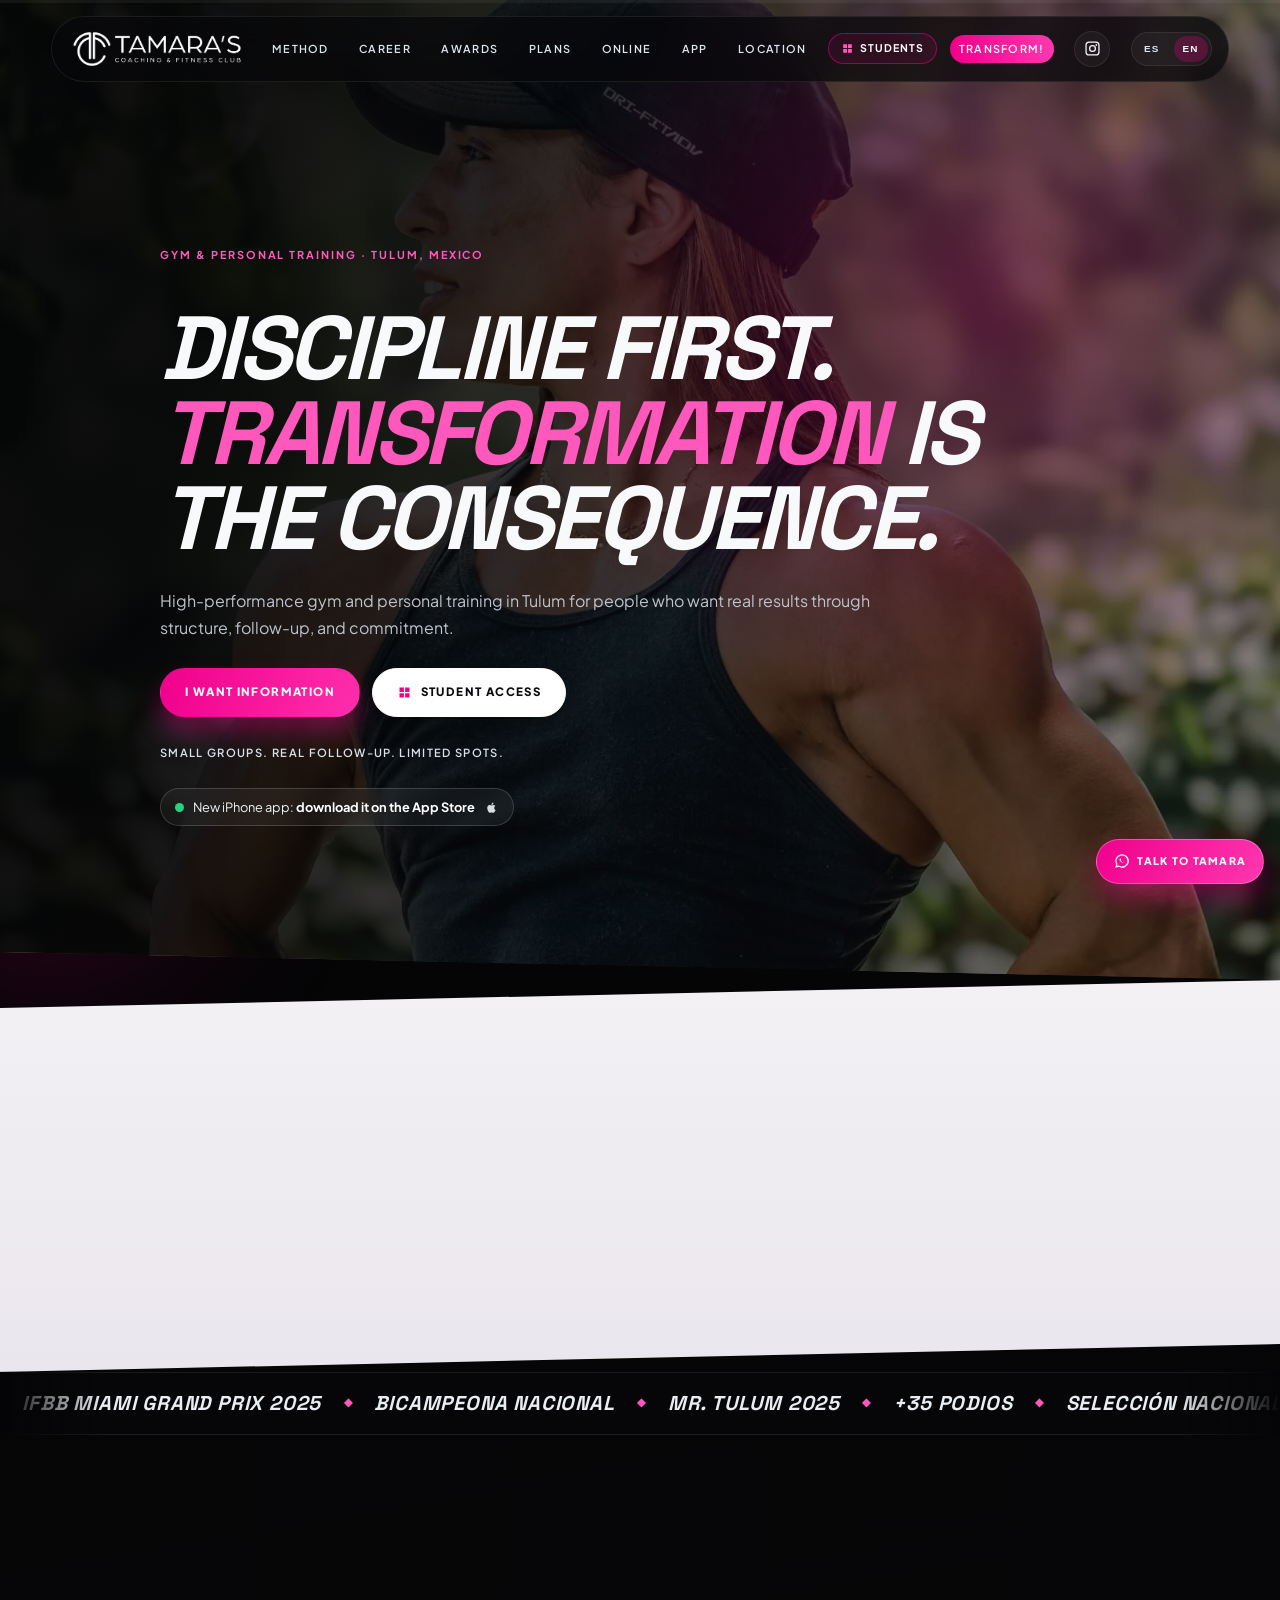
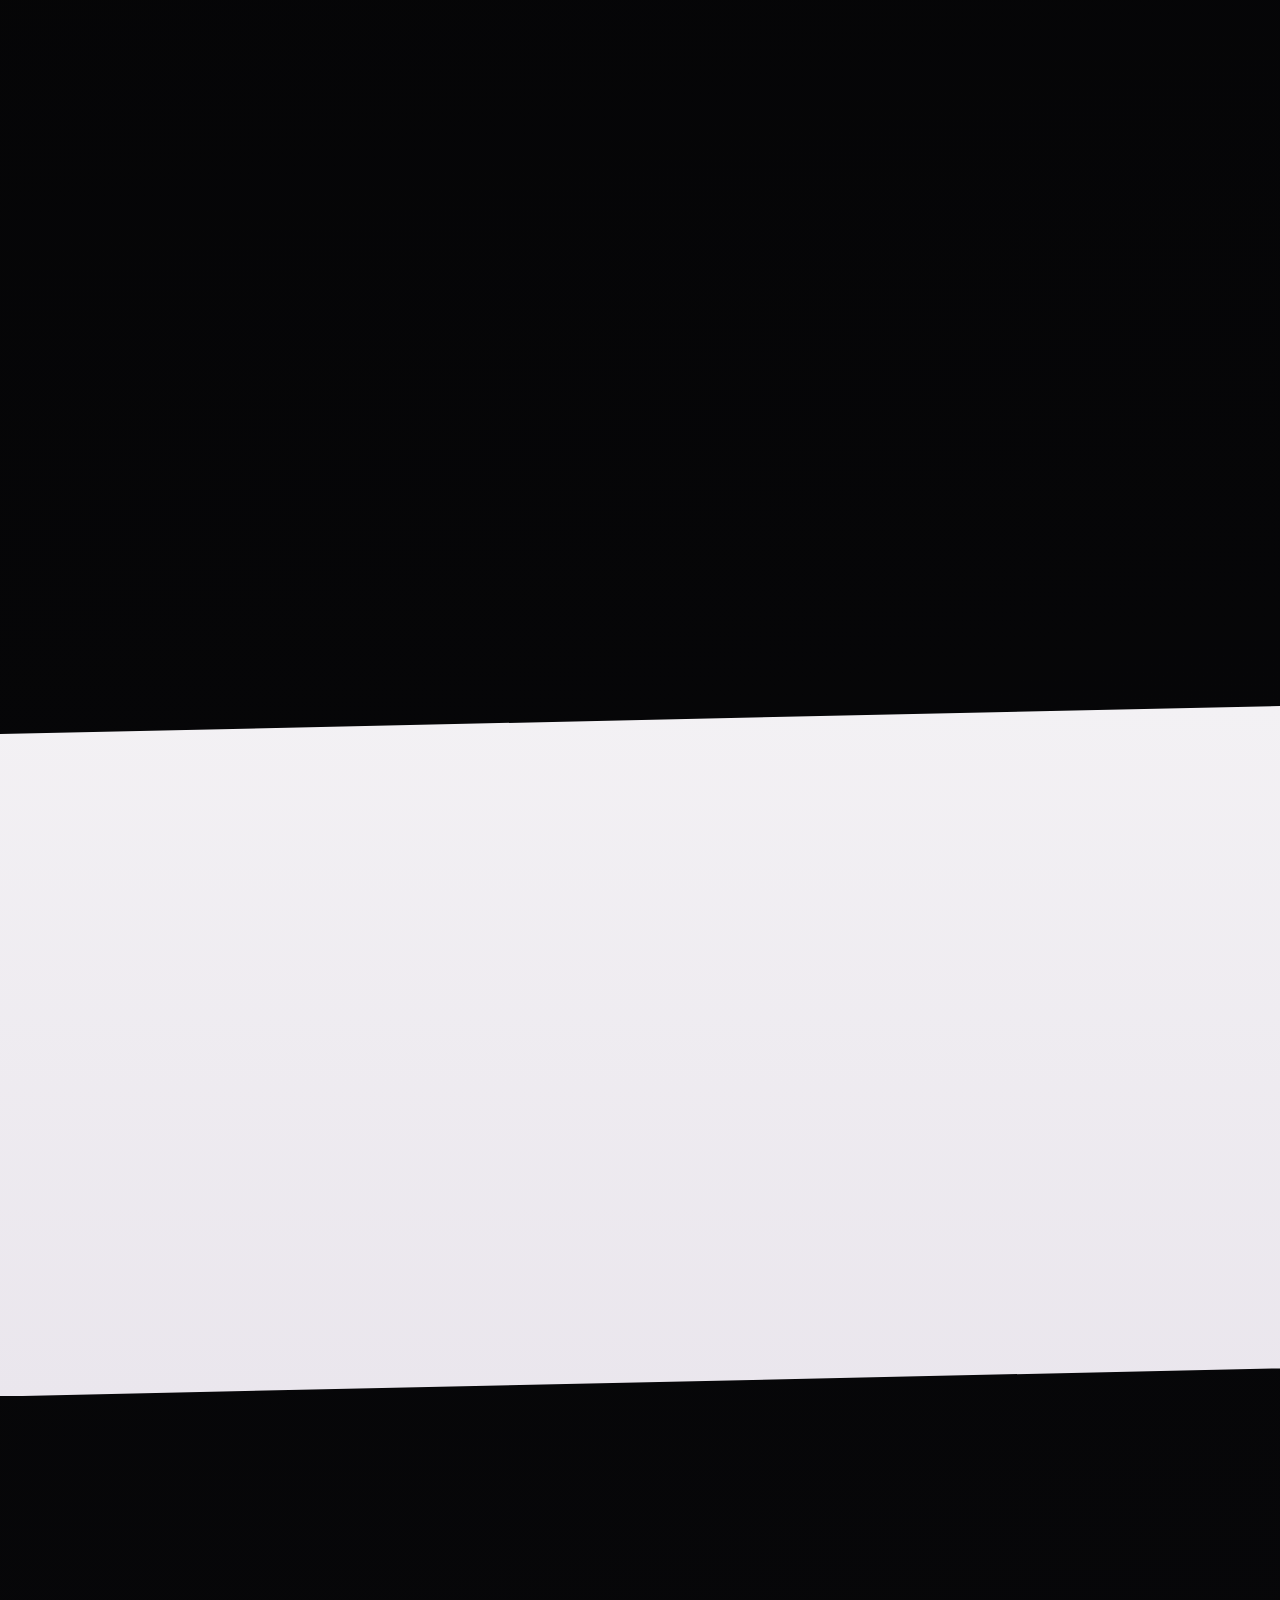
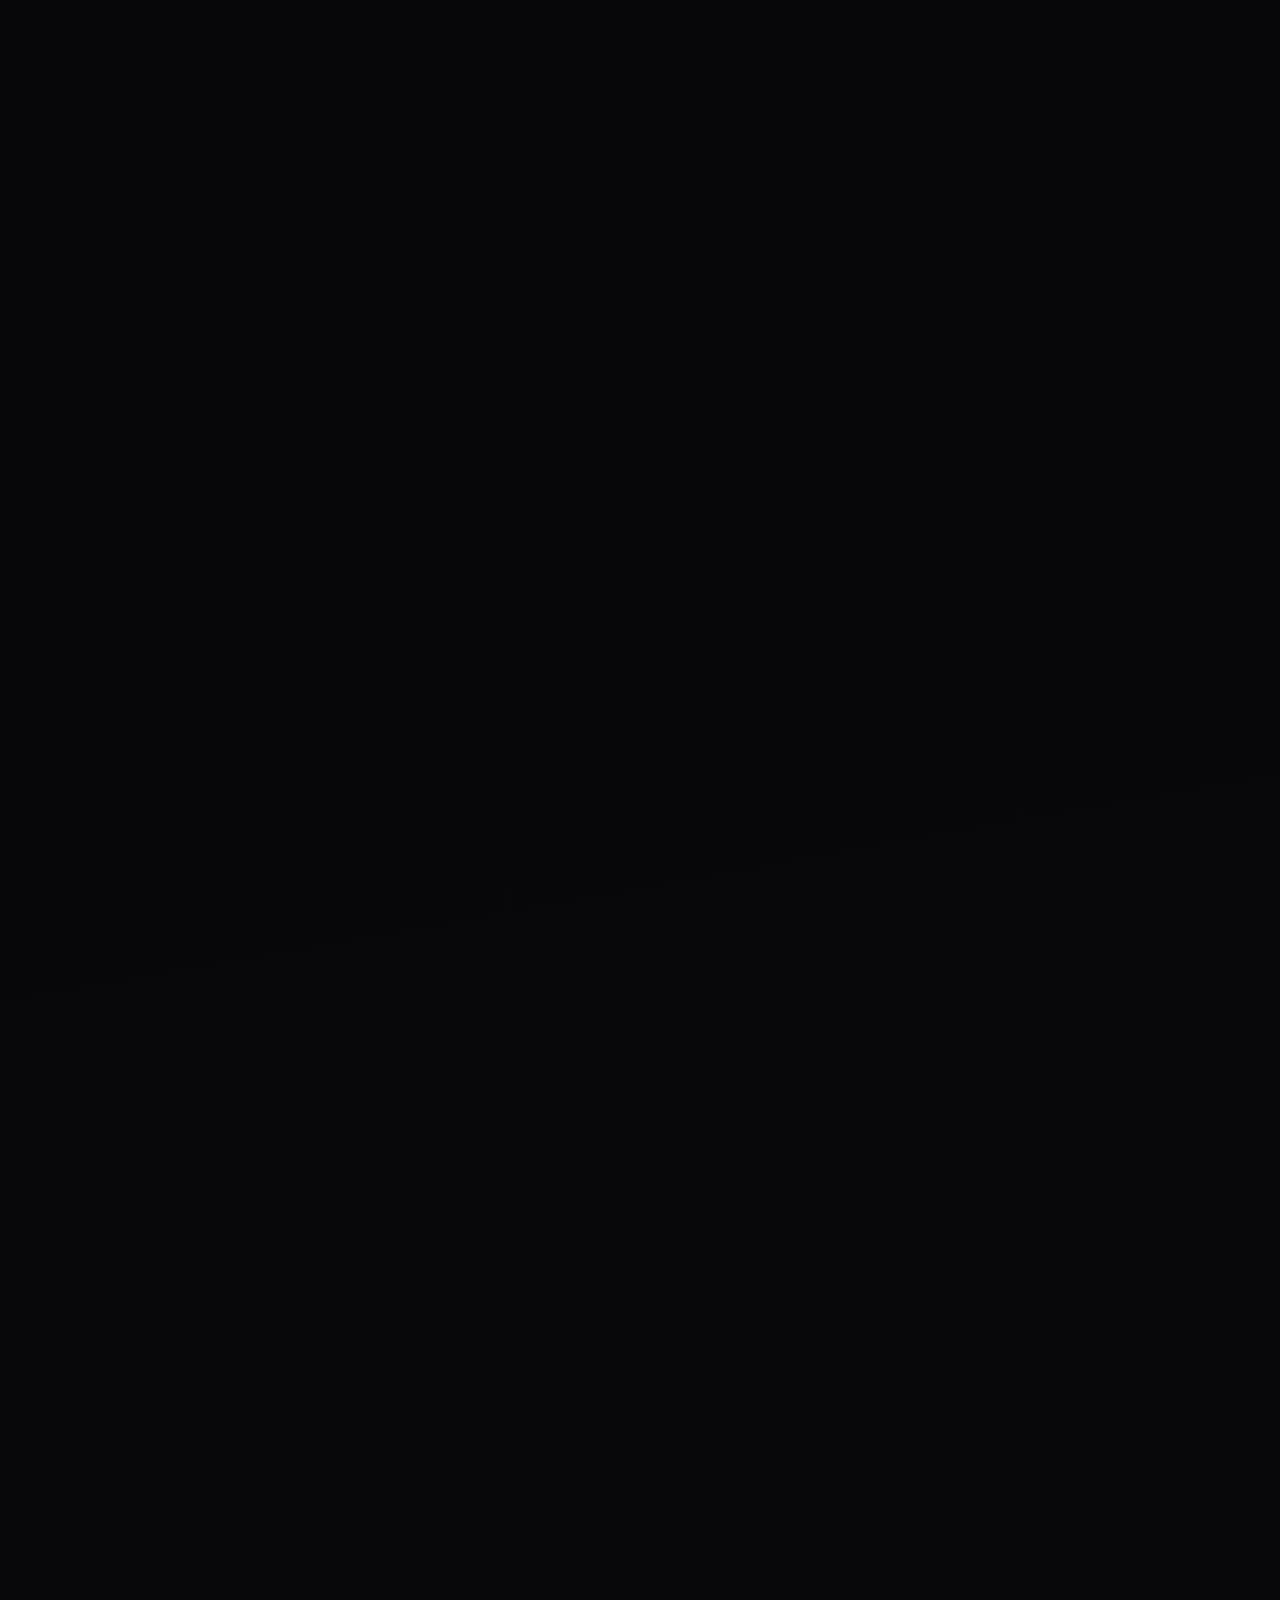
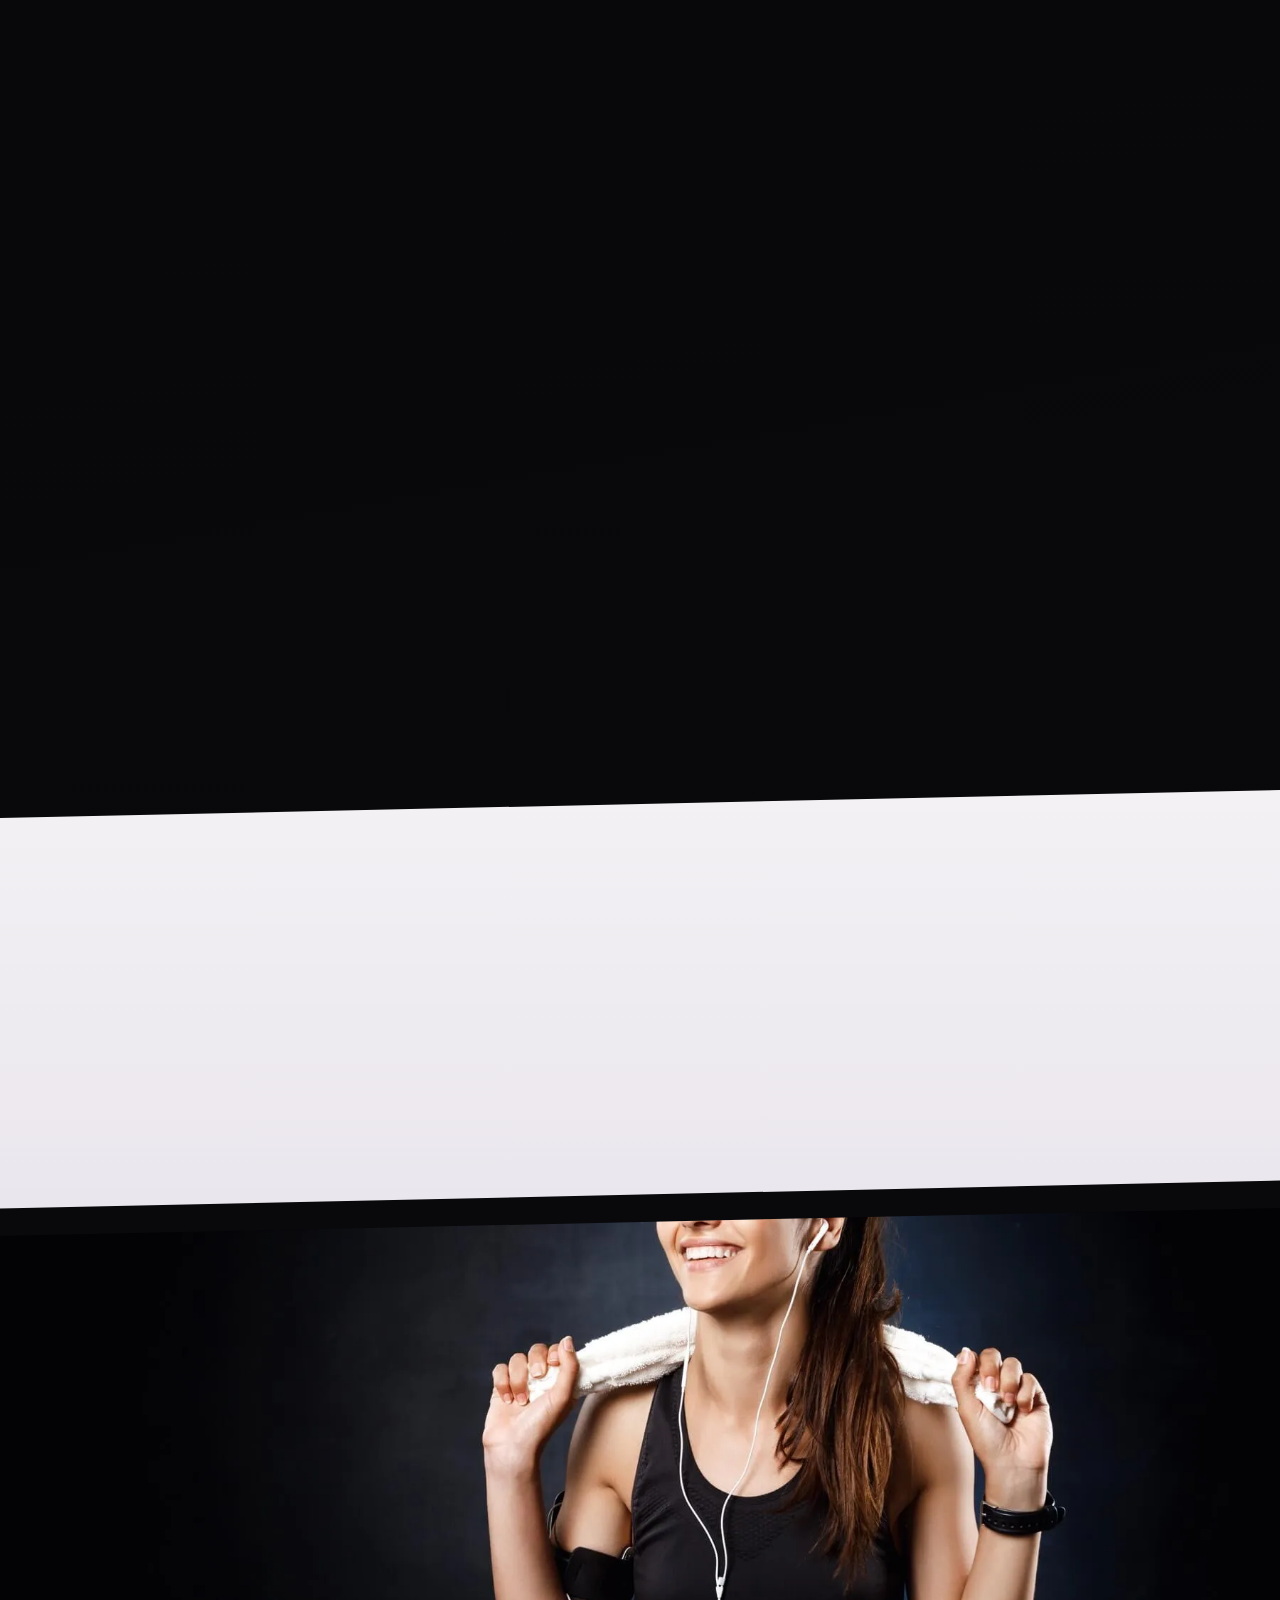
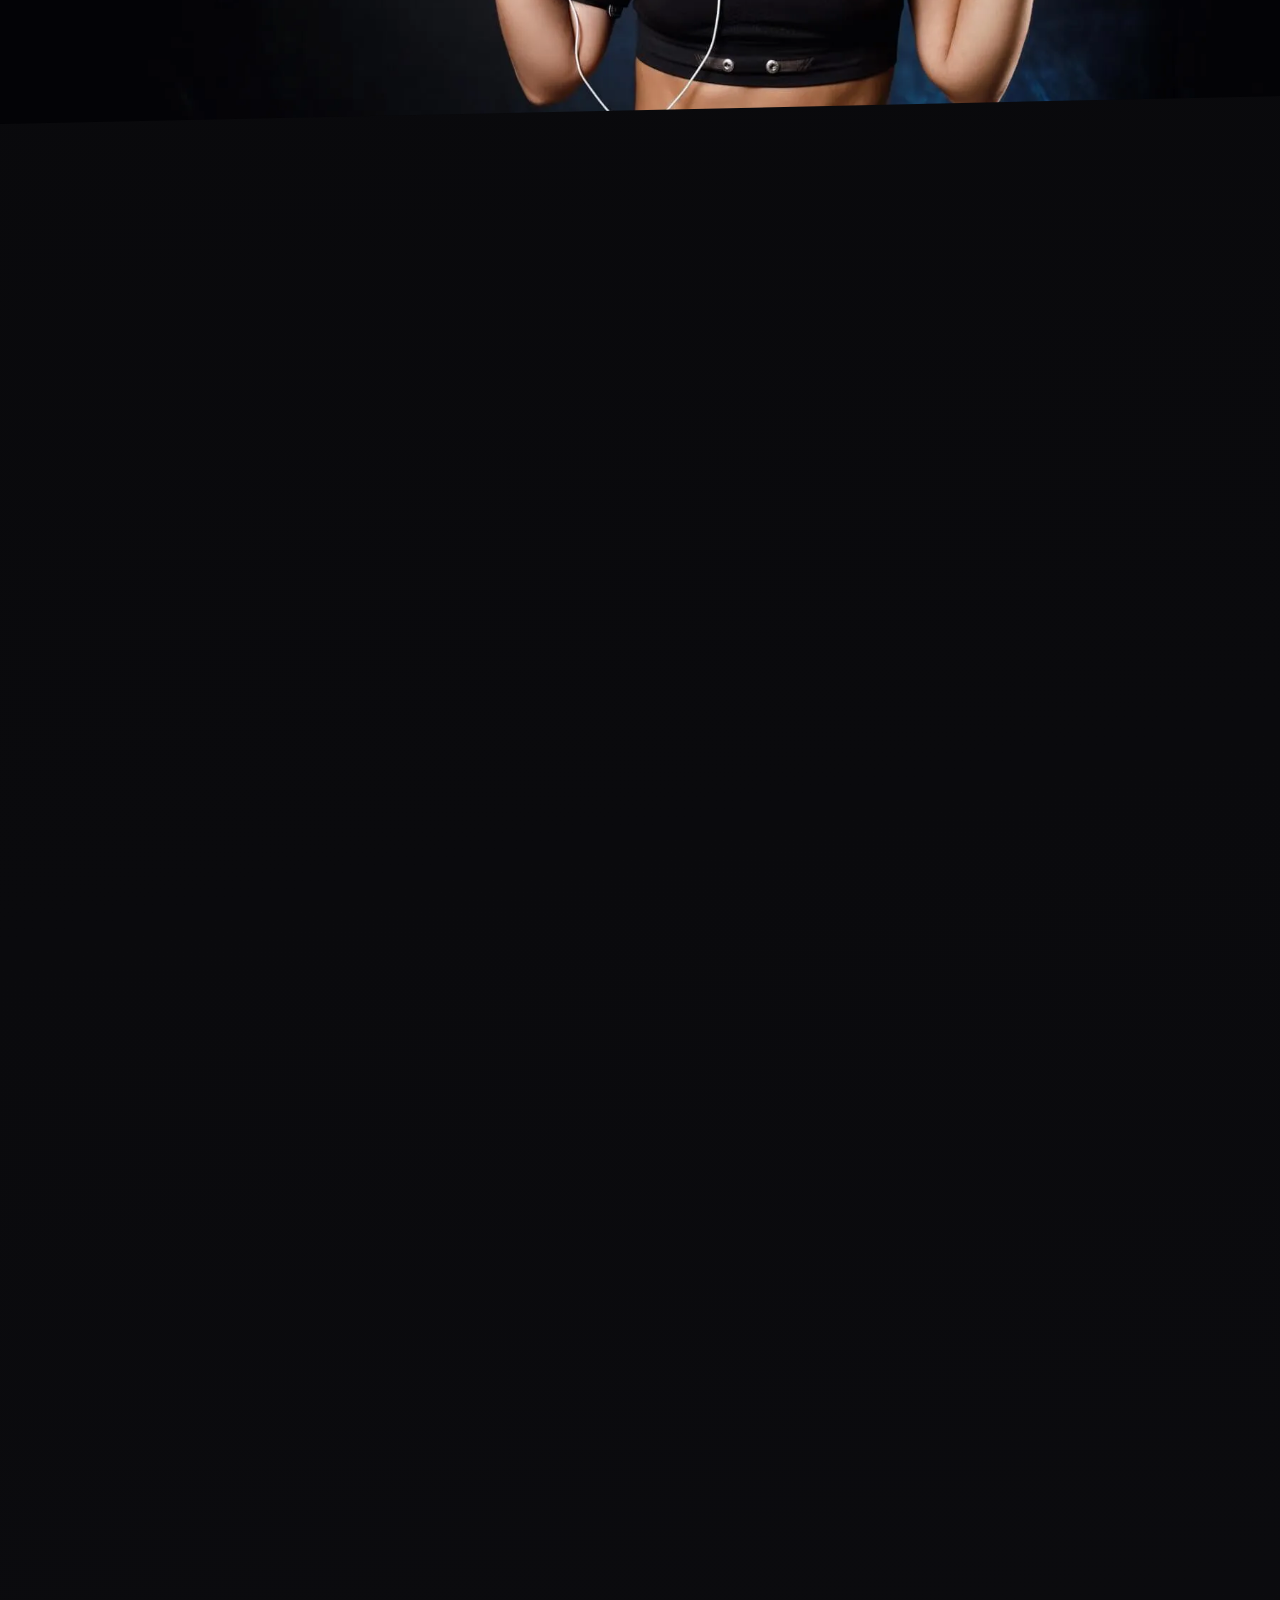
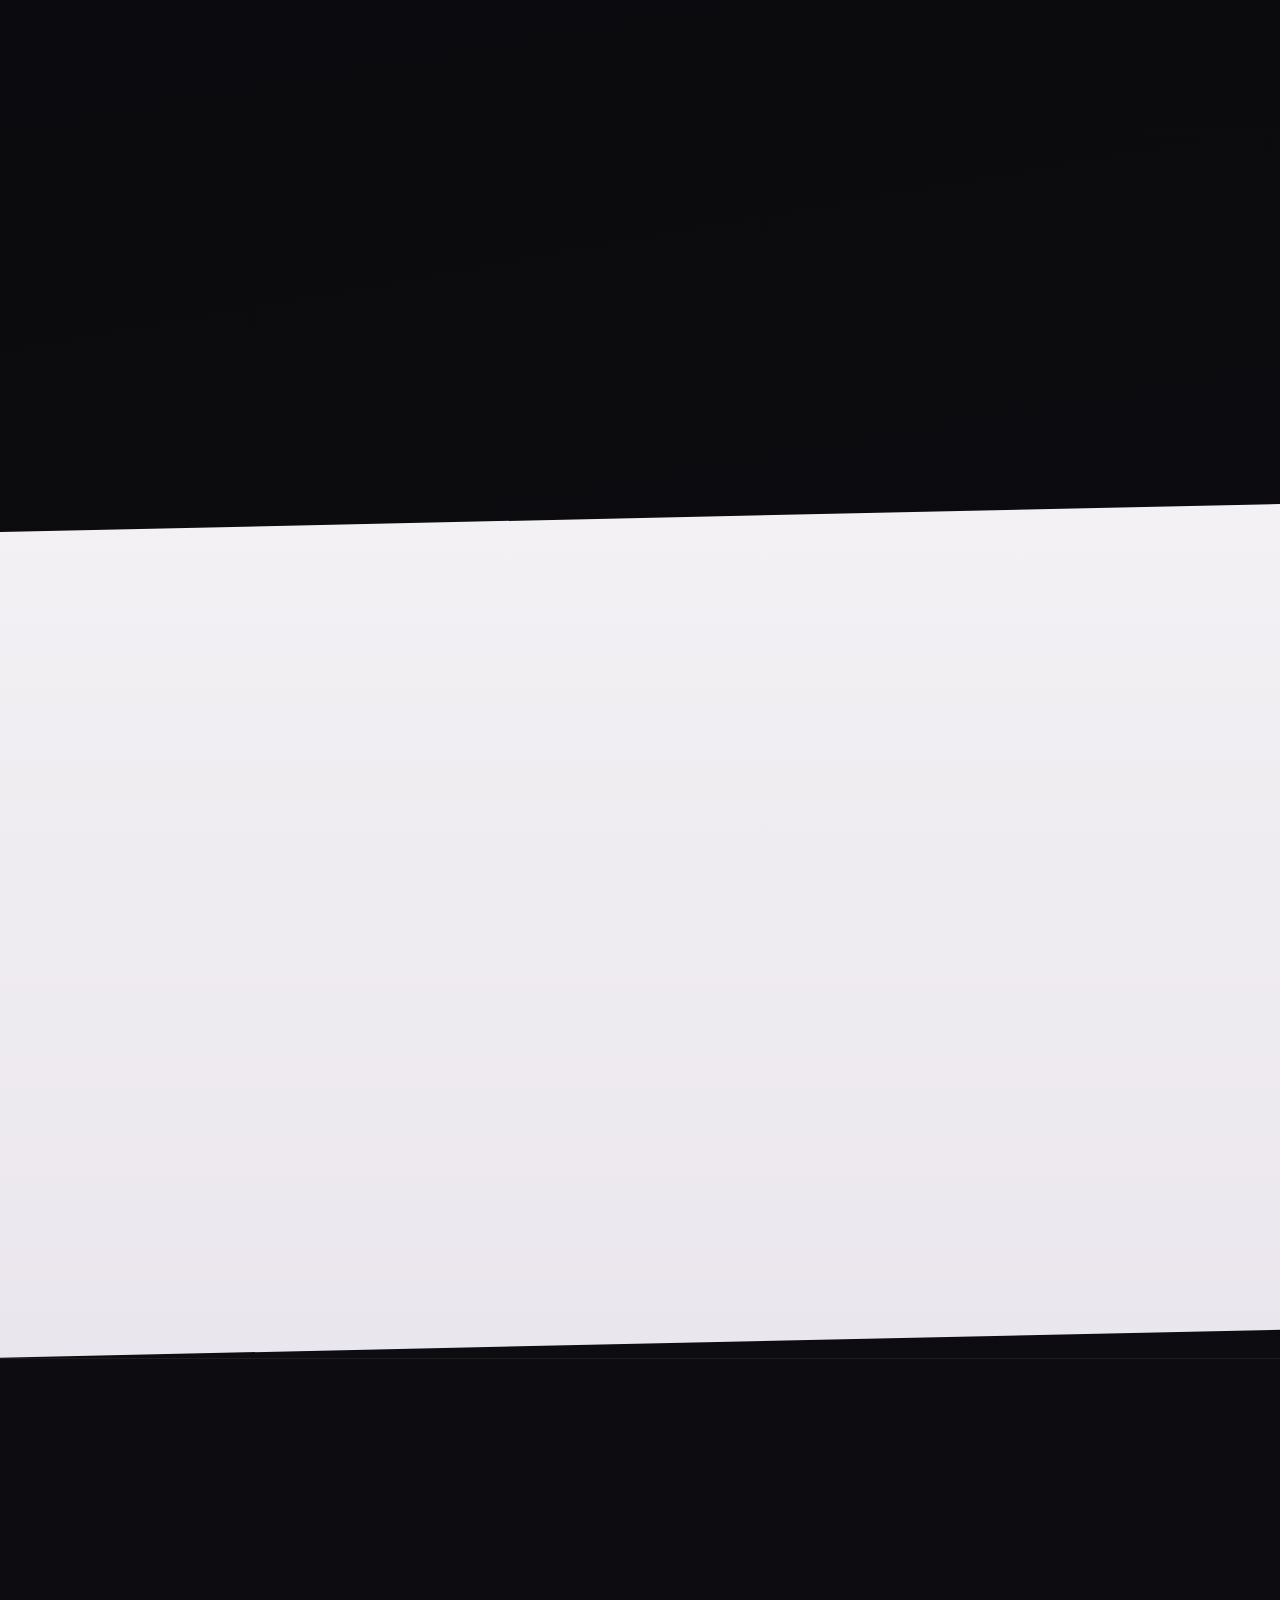
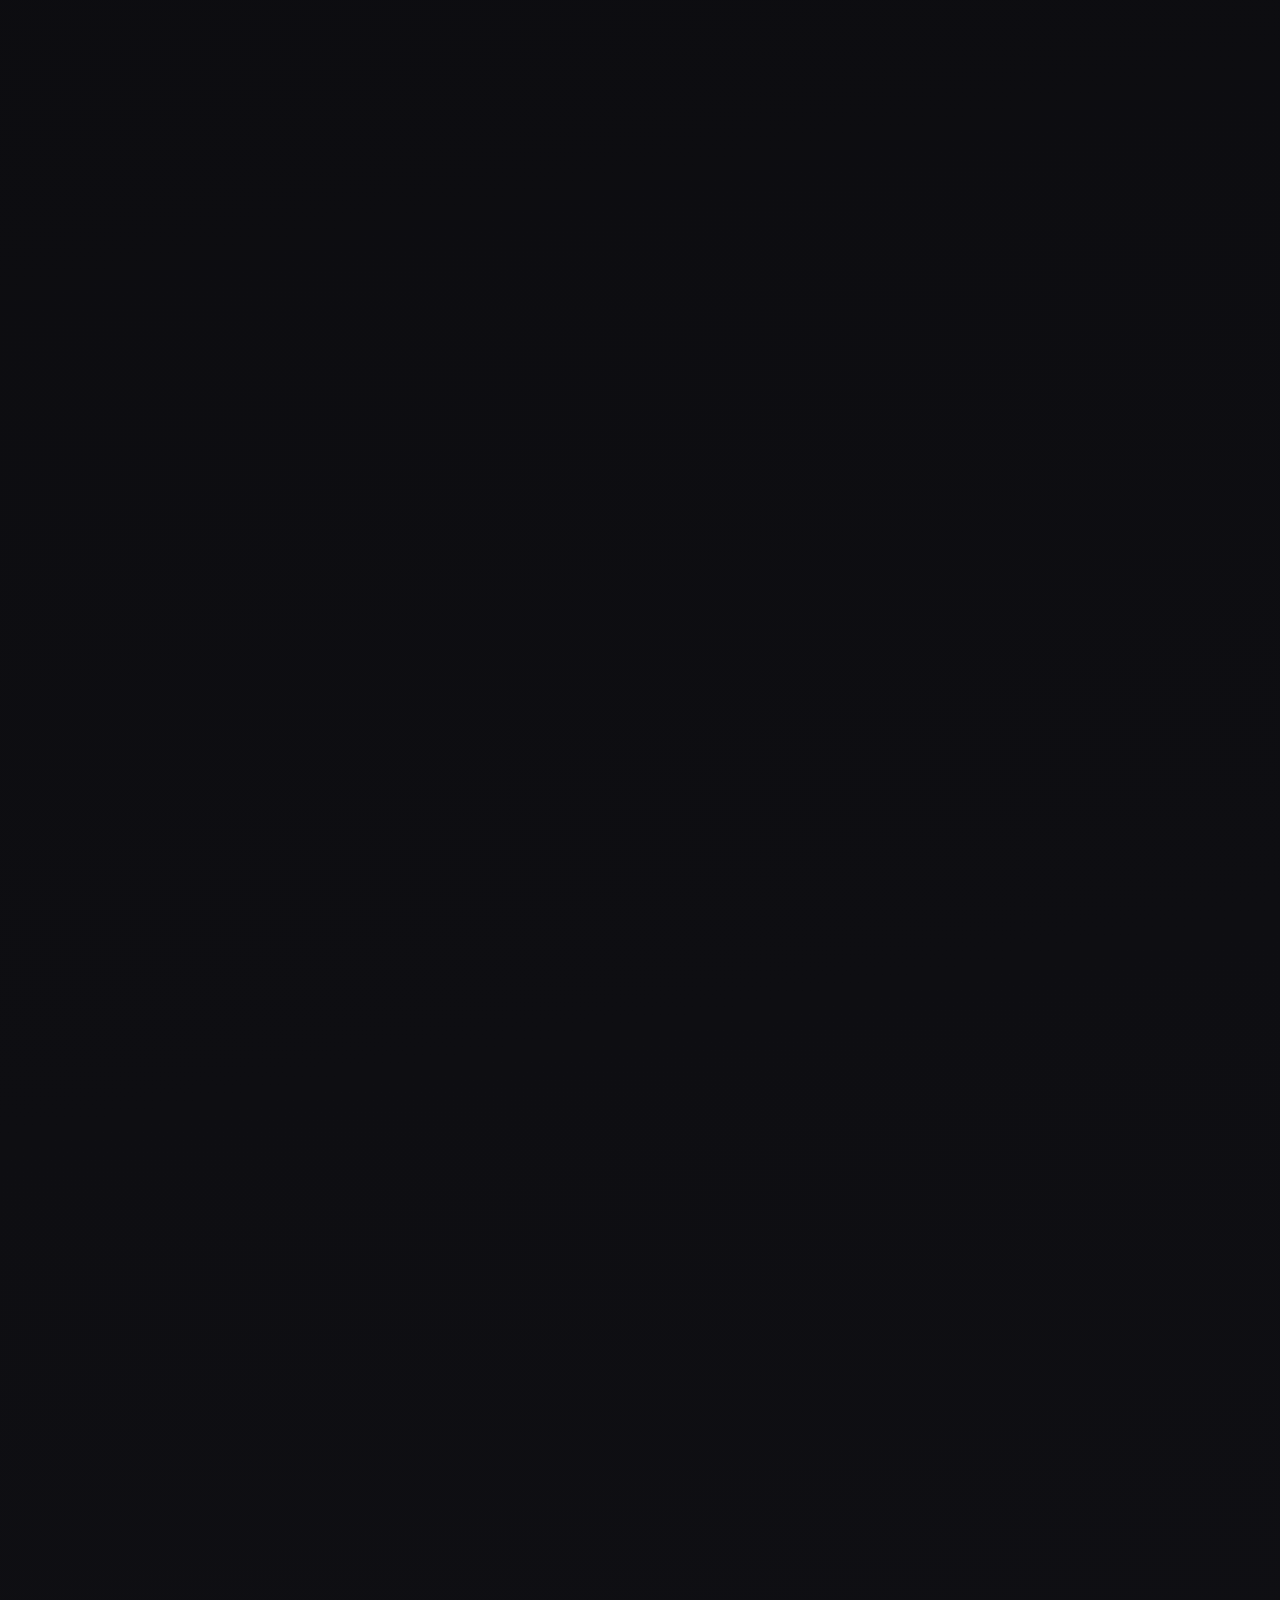
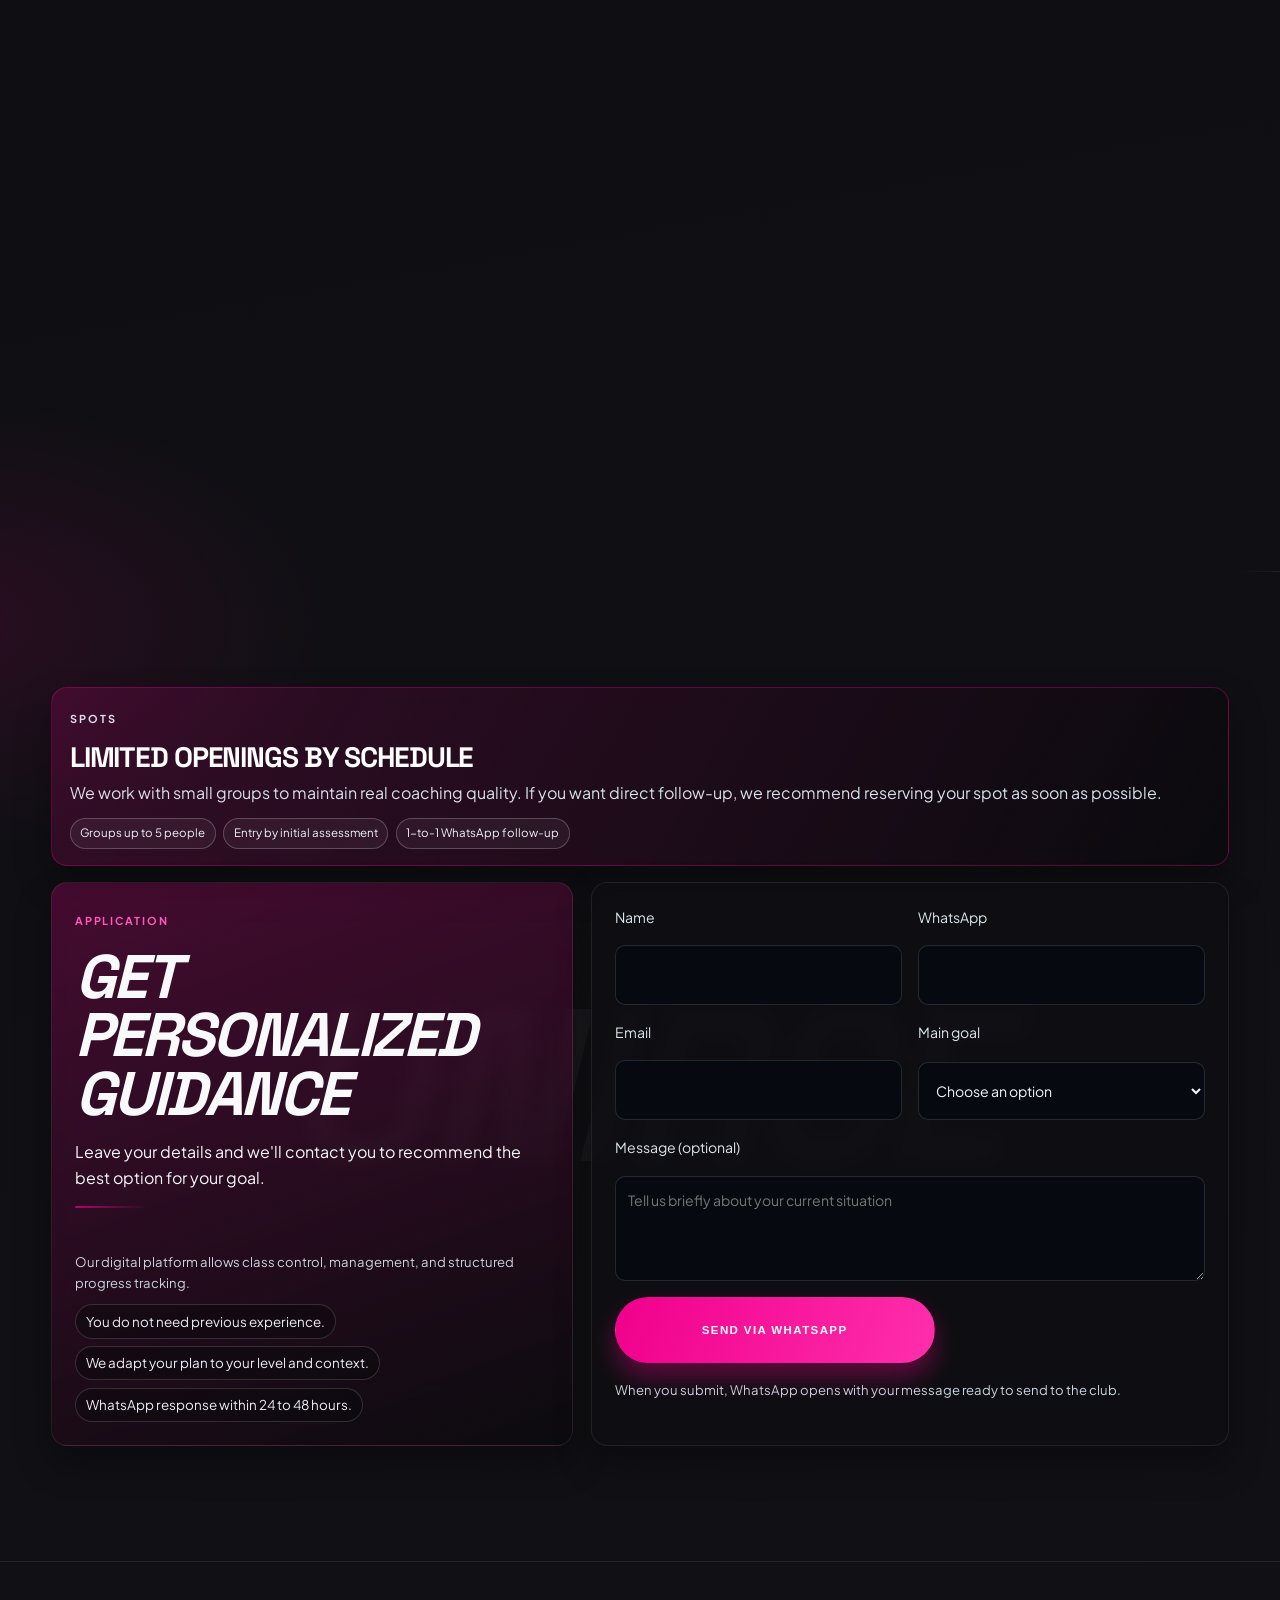
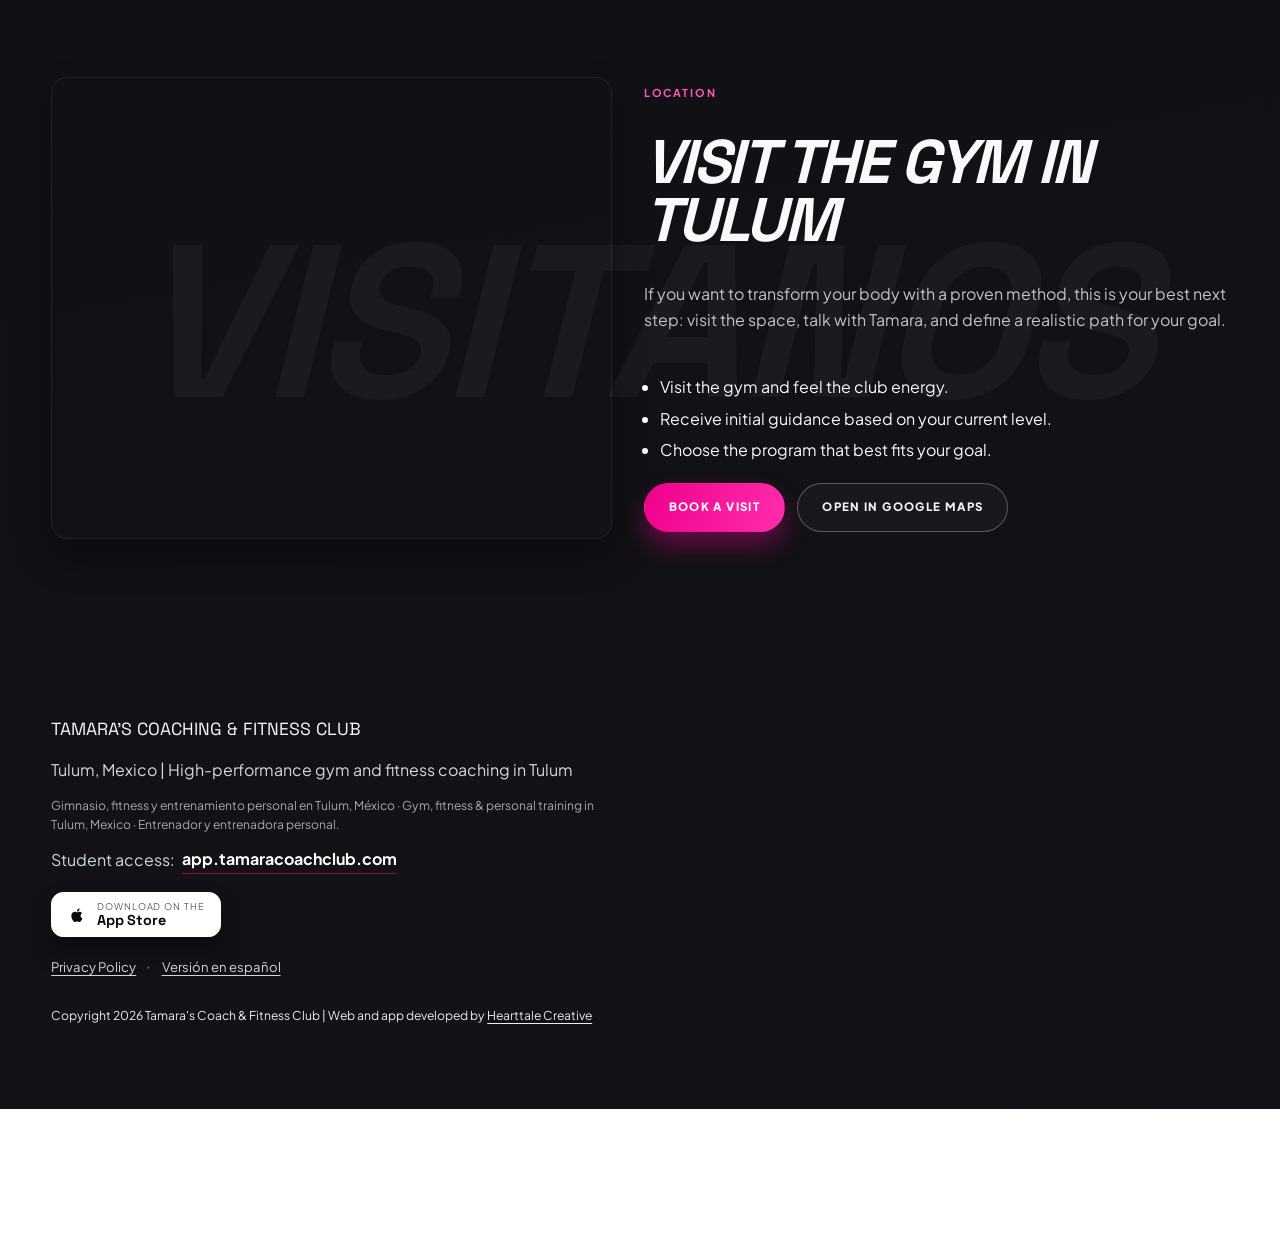
==== commit 0726c07d: "fix: use the real brand mark for the favicon and app icons The previous icons were a generic "T" mon" ====
--- a/en/index.html
+++ b/en/index.html
@@ -36,7 +36,9 @@
   <meta name="ICBM" content="20.196960, -87.464955">
   <link rel="icon" href="/favicon.svg" type="image/svg+xml">
   <link rel="icon" href="/favicon-32.png" sizes="32x32" type="image/png">
-  <link rel="apple-touch-icon" href="/apple-touch-icon.png">
+  <link rel="icon" href="/favicon-16.png" sizes="16x16" type="image/png">
+  <link rel="alternate icon" href="/favicon.ico" sizes="16x16 32x32 48x48">
+  <link rel="apple-touch-icon" sizes="180x180" href="/apple-touch-icon.png">
   <link rel="manifest" href="/site.webmanifest">
   <link rel="preconnect" href="https://fonts.googleapis.com">
   <link rel="preconnect" href="https://fonts.gstatic.com" crossorigin="">
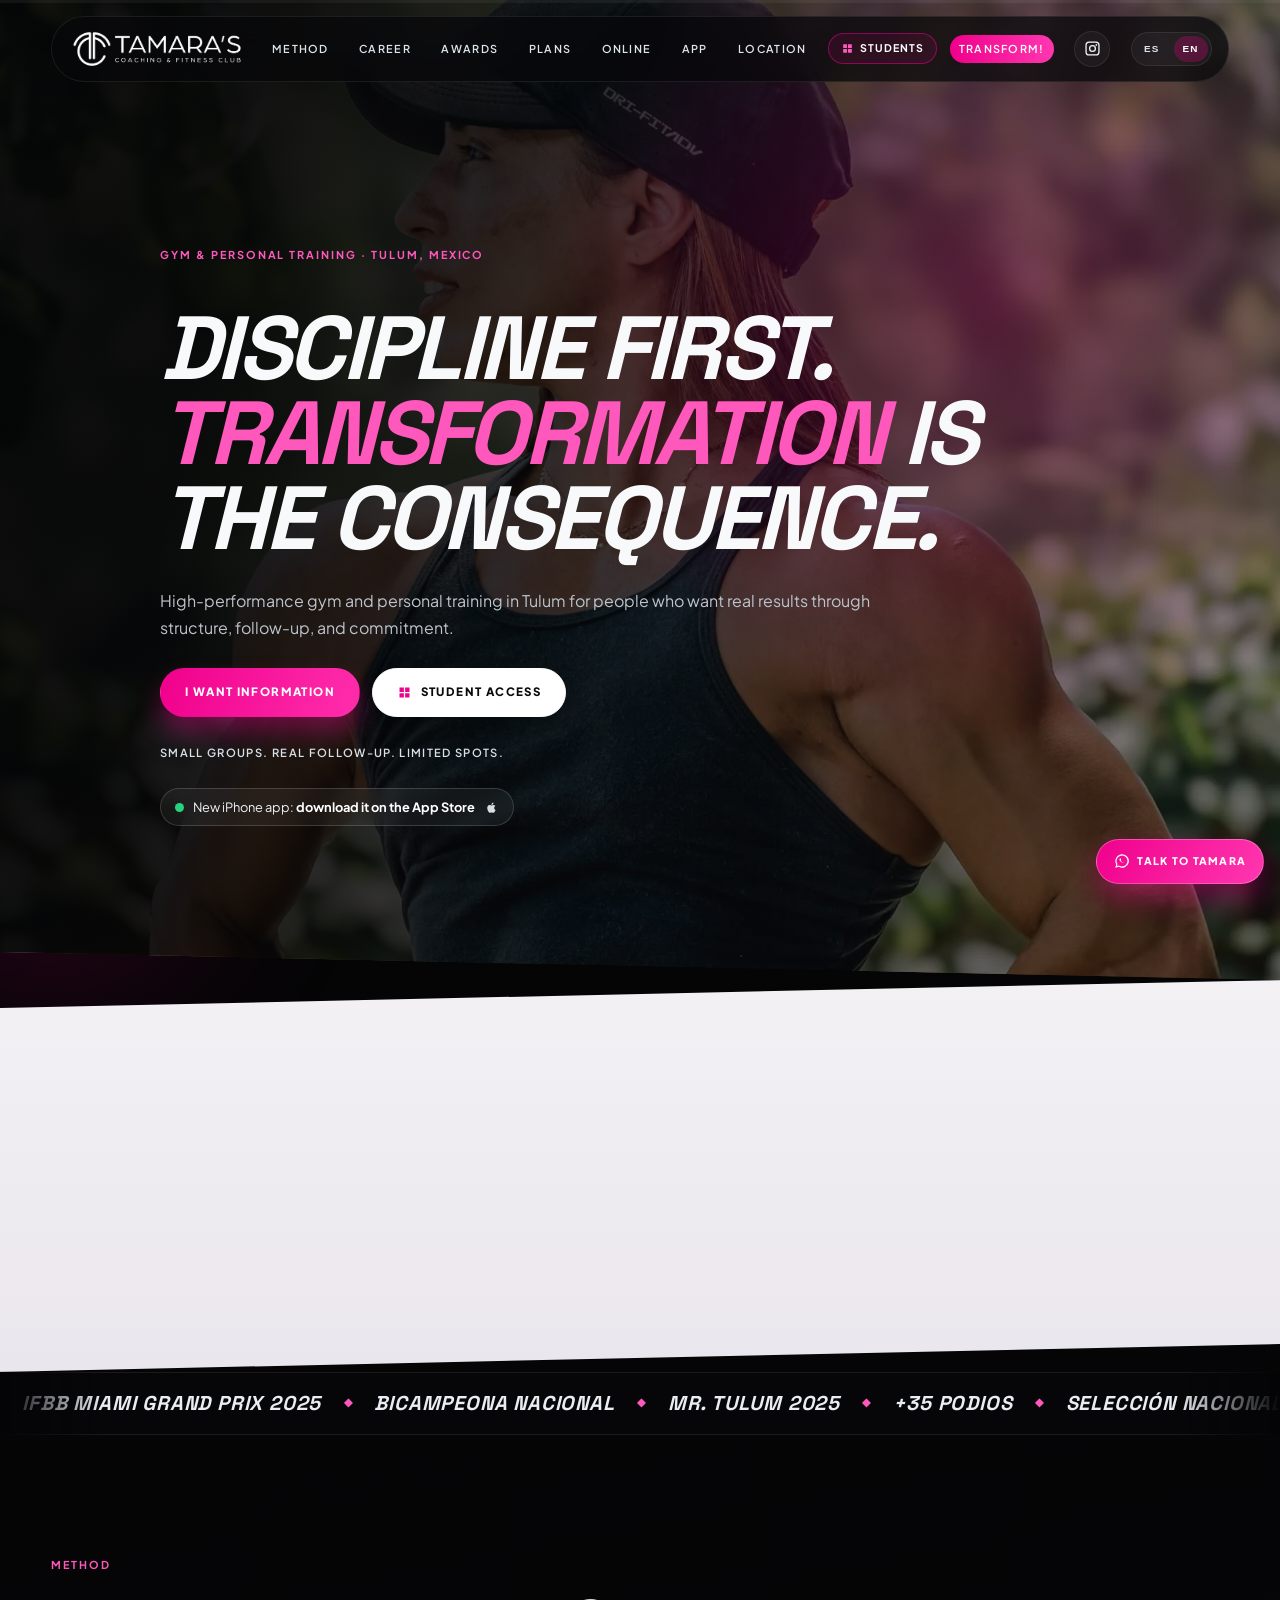
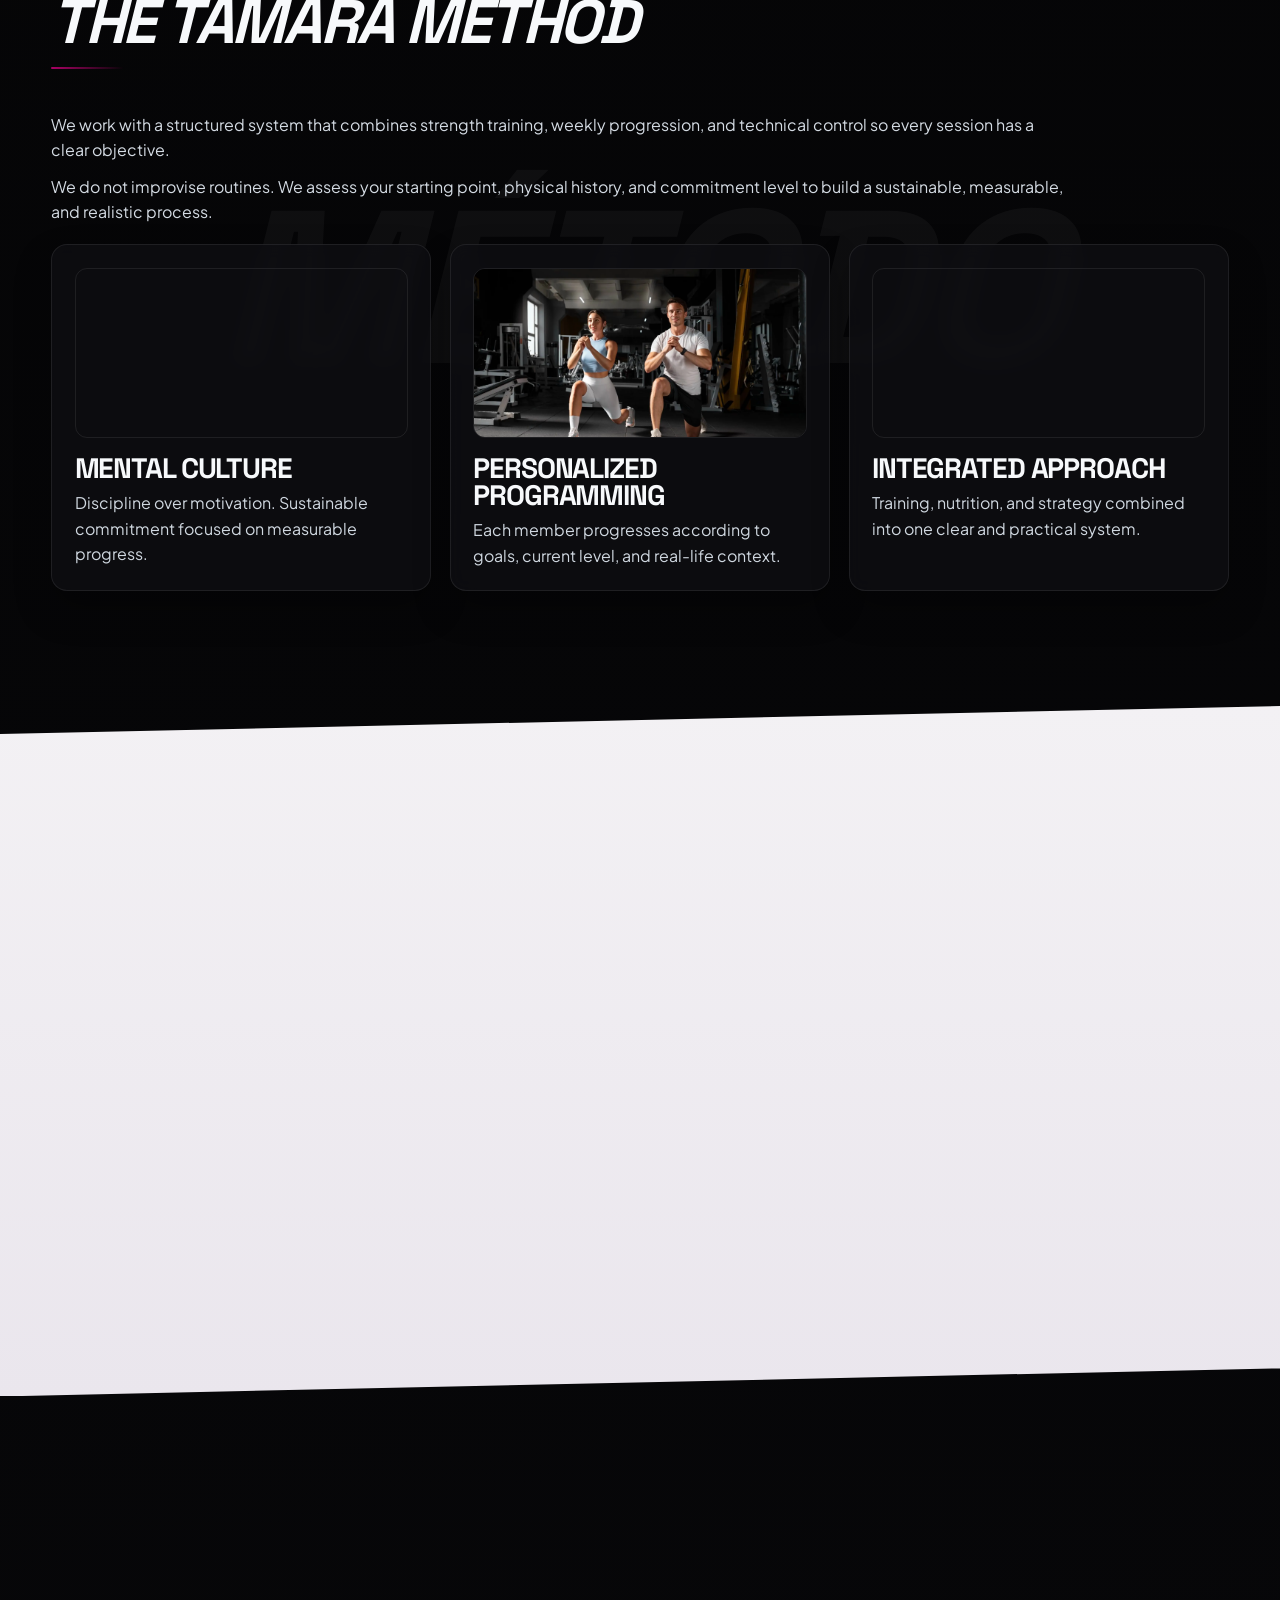
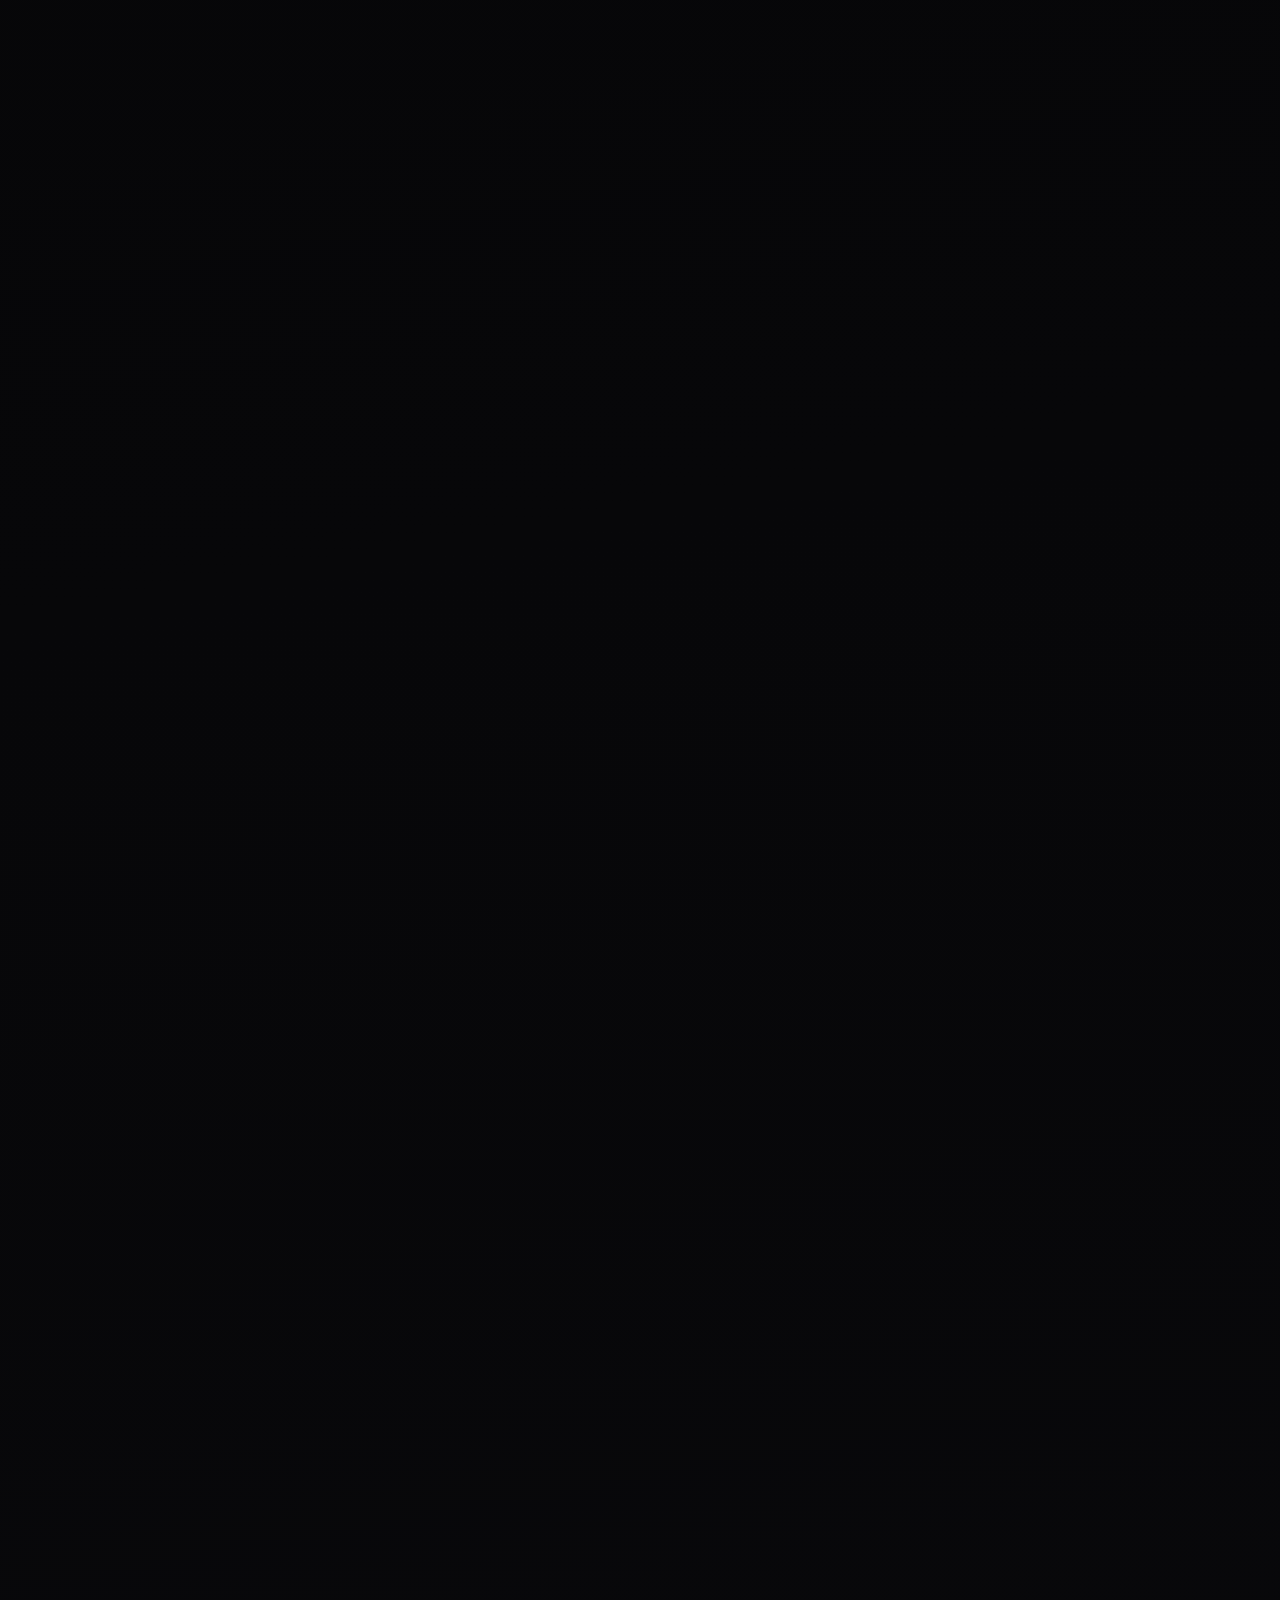
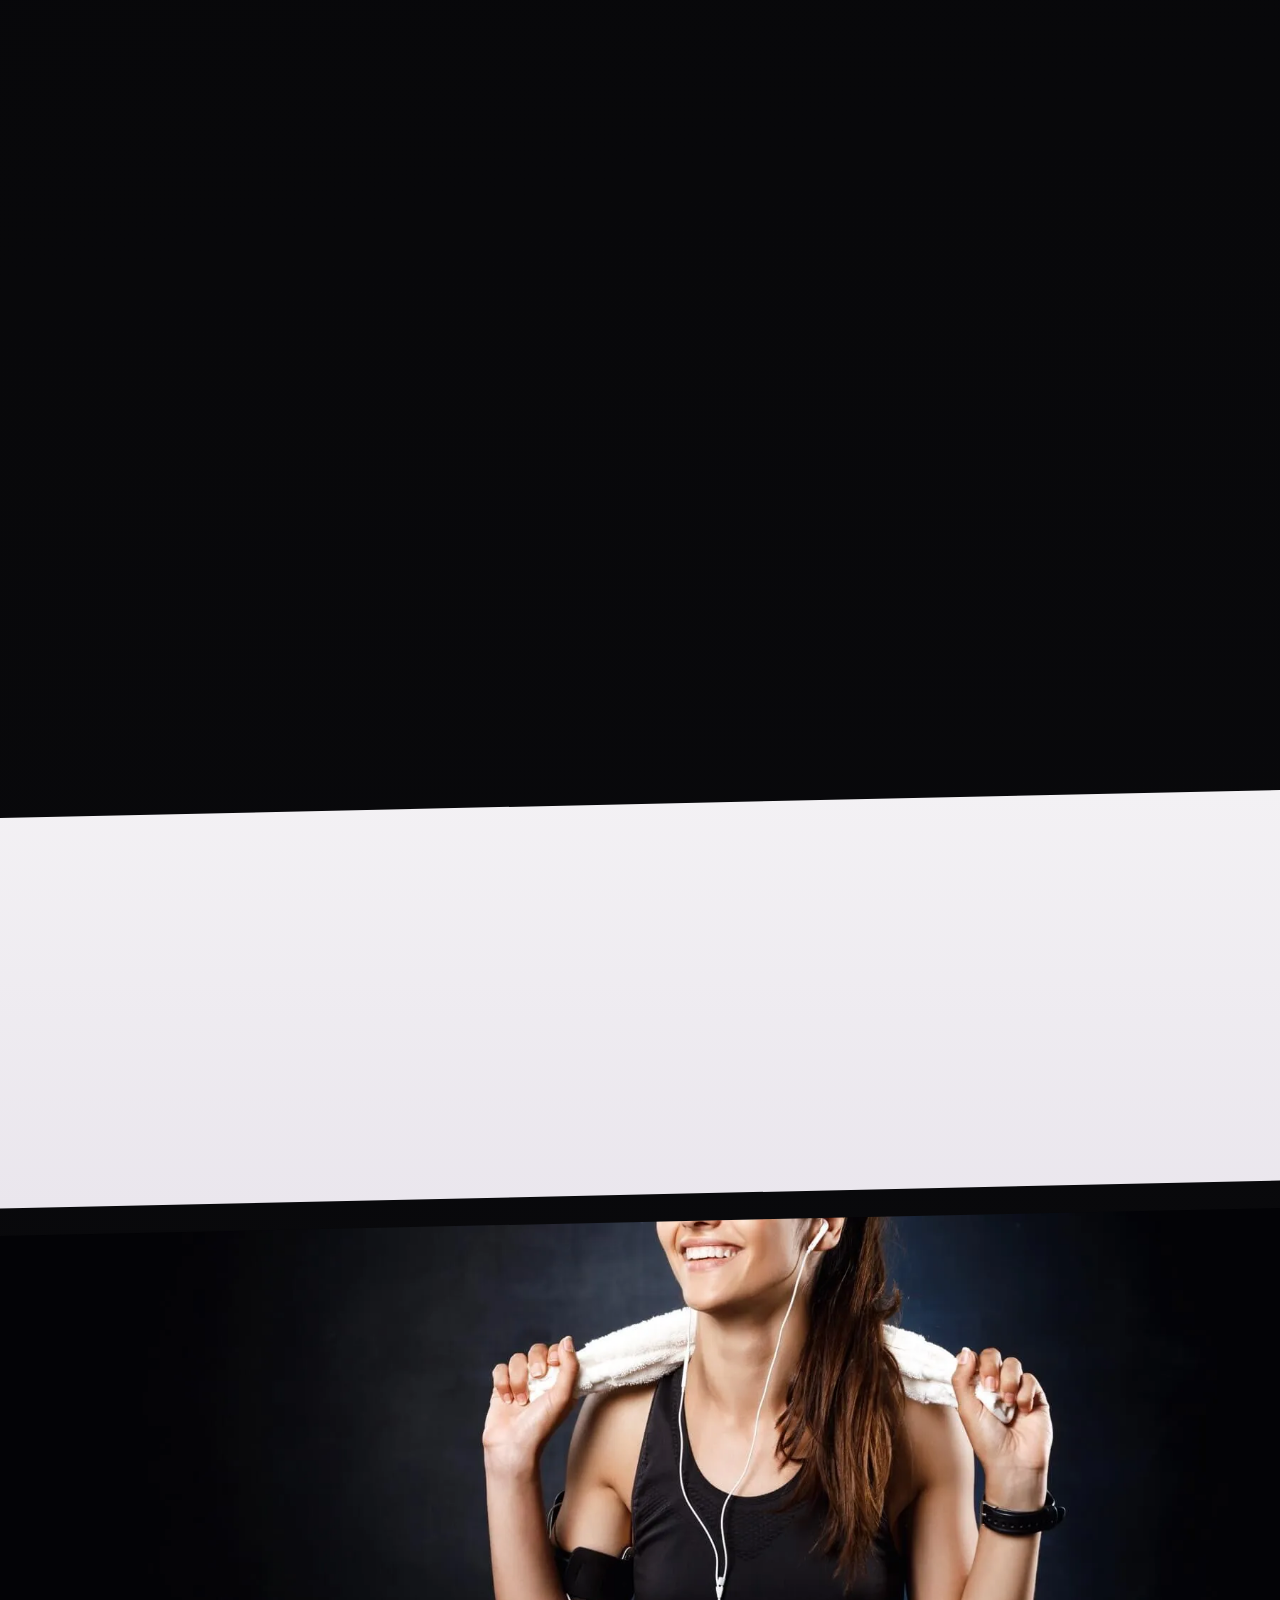
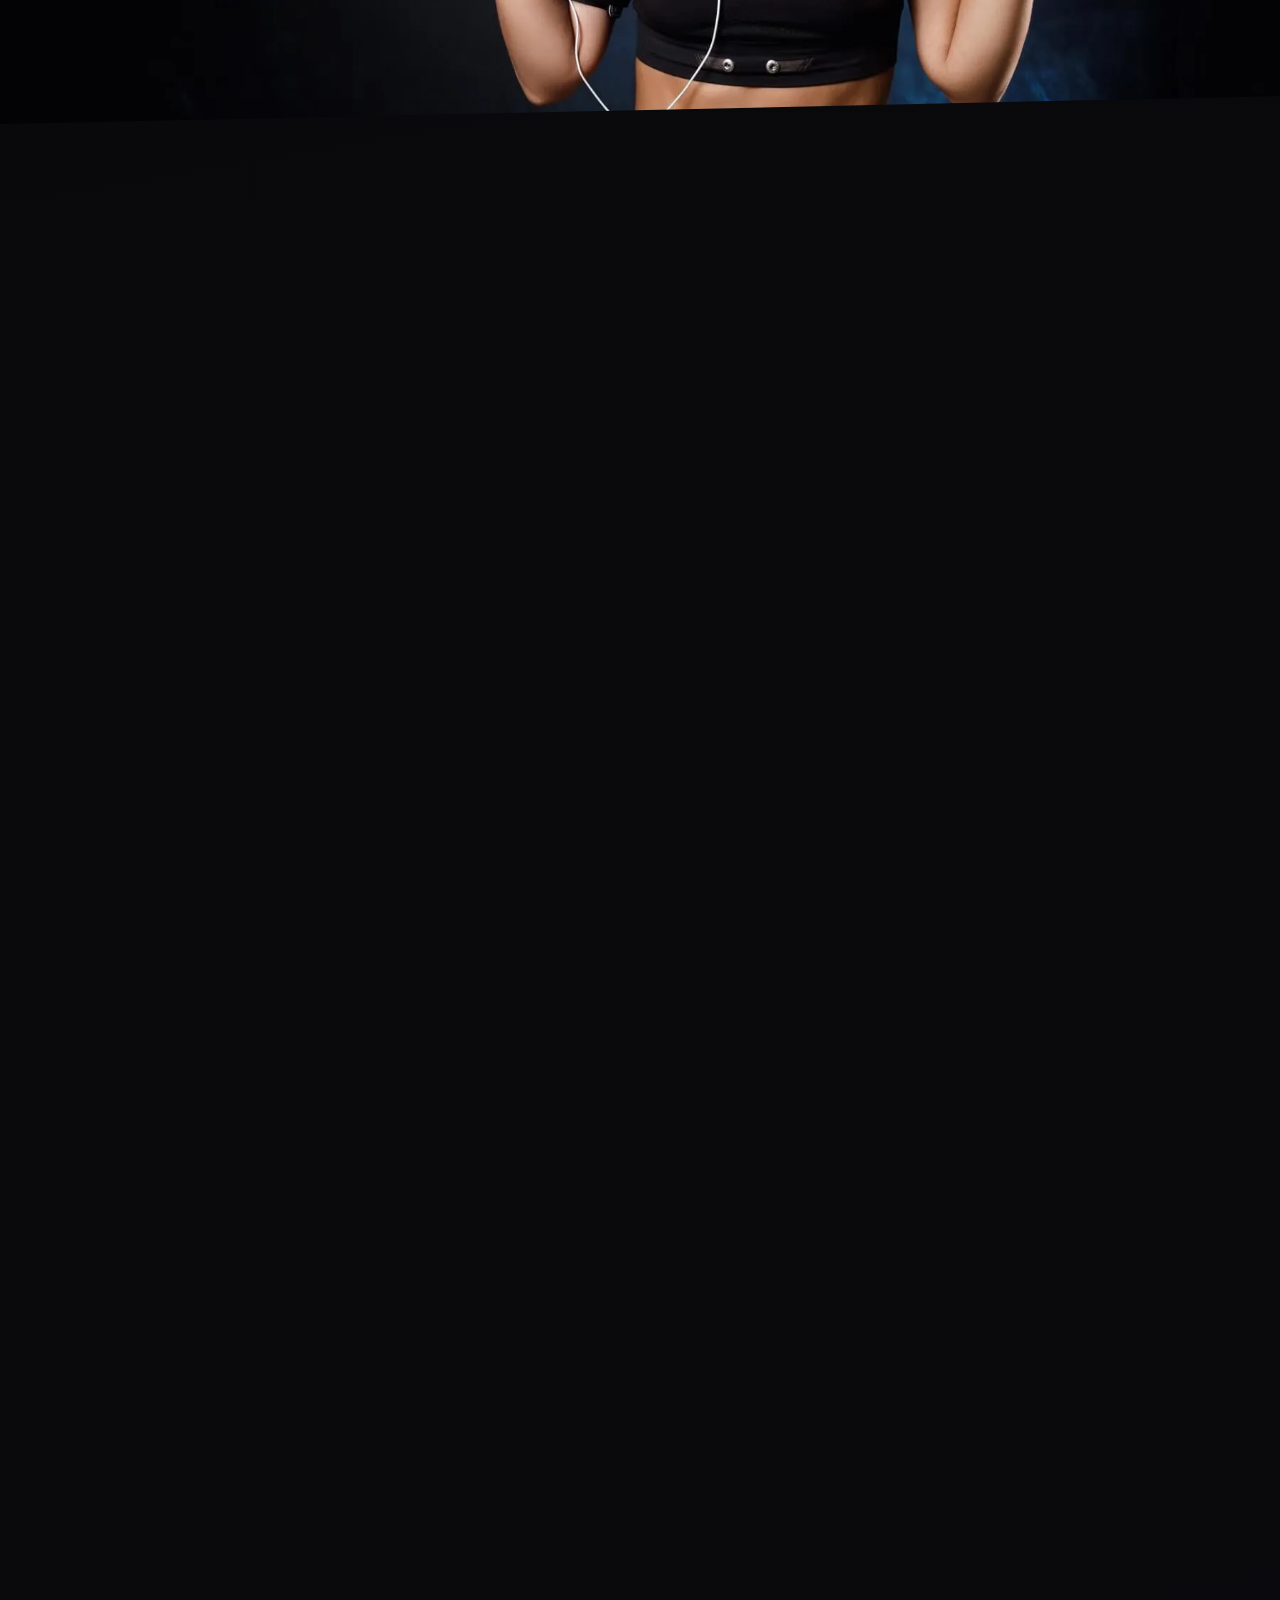
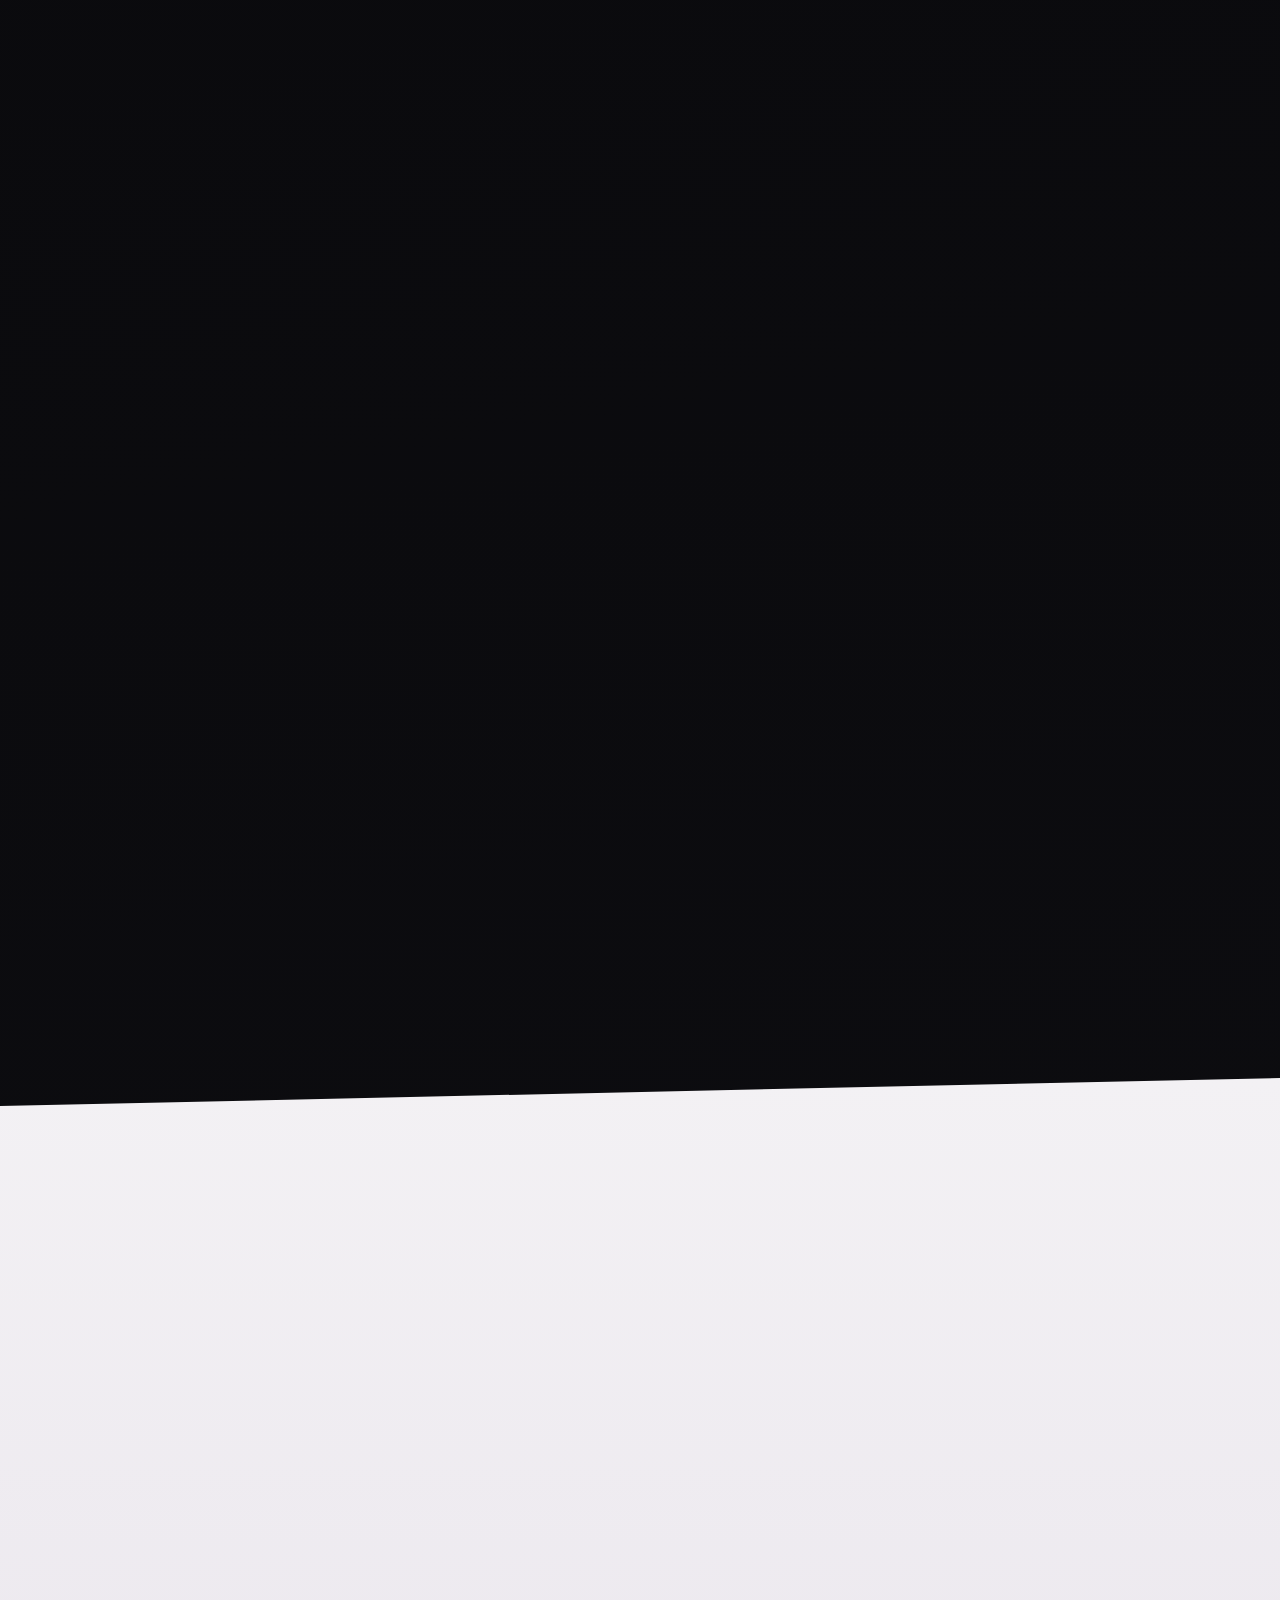
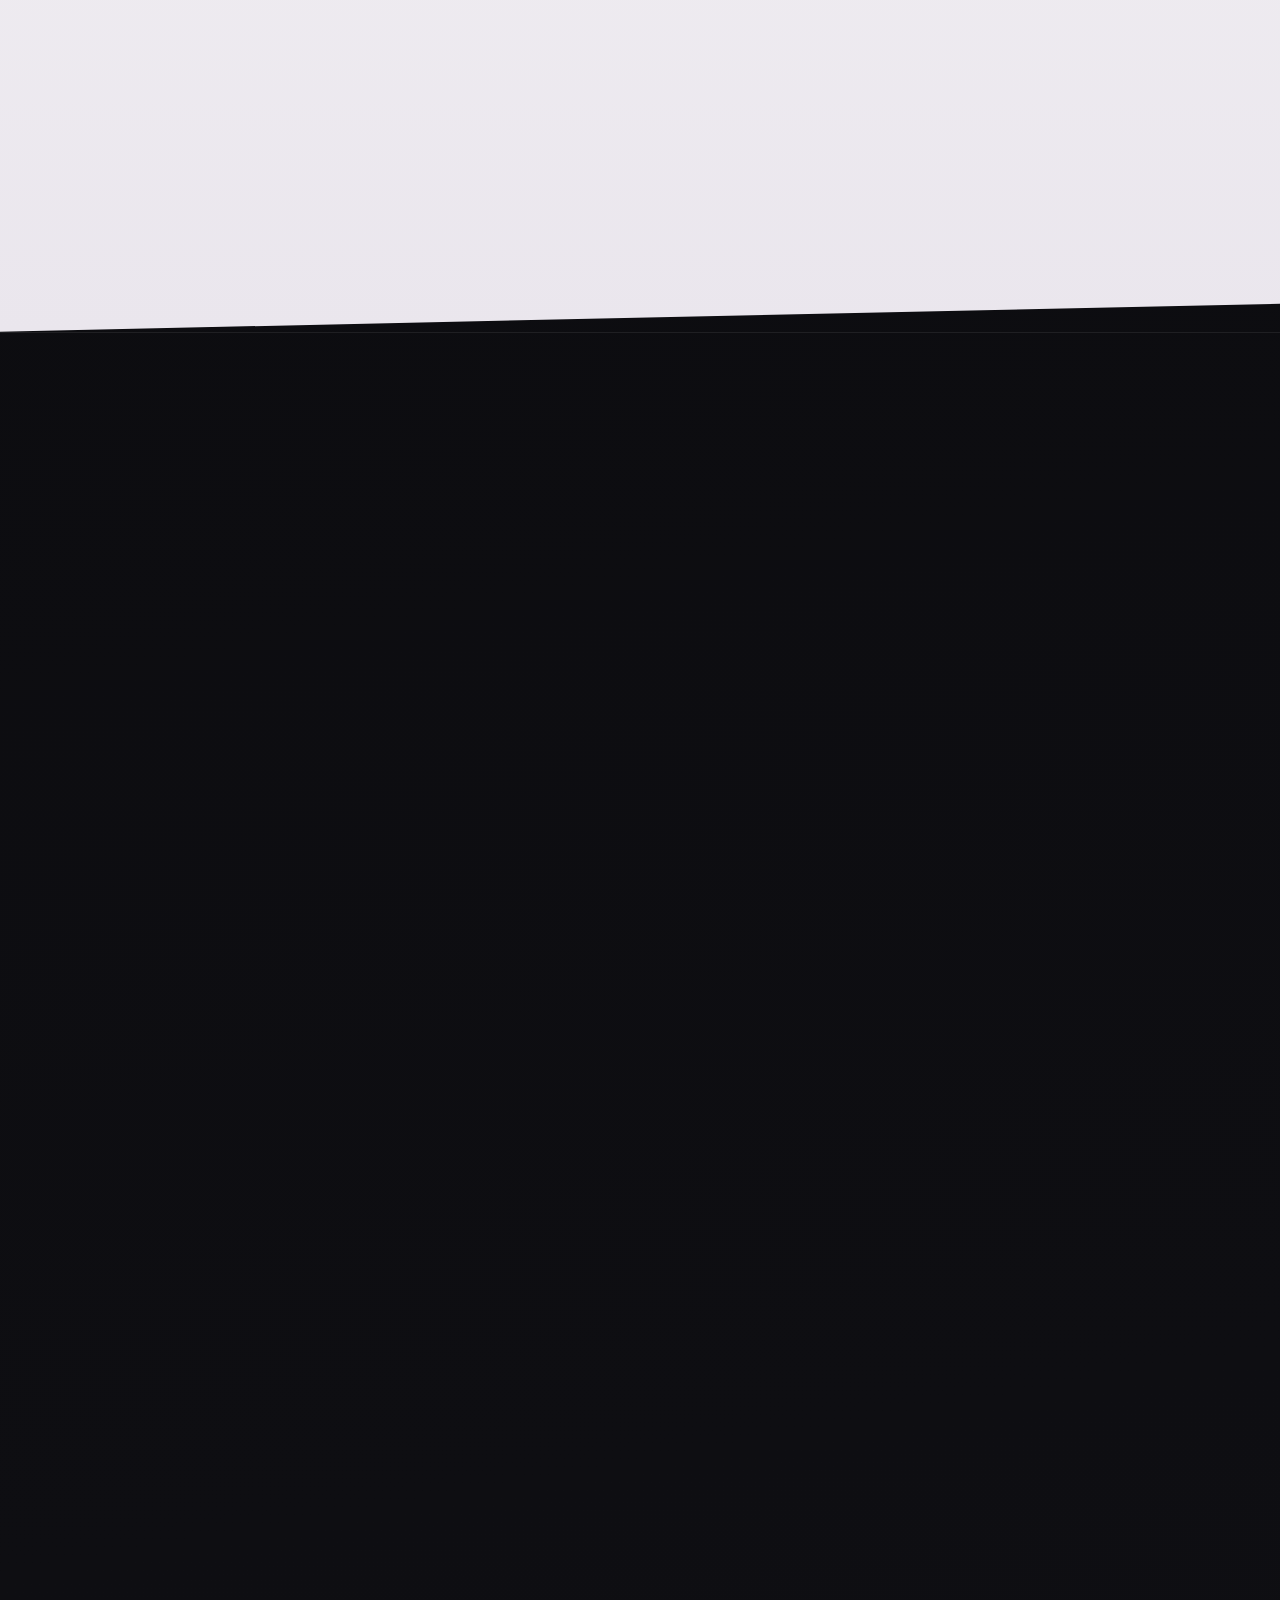
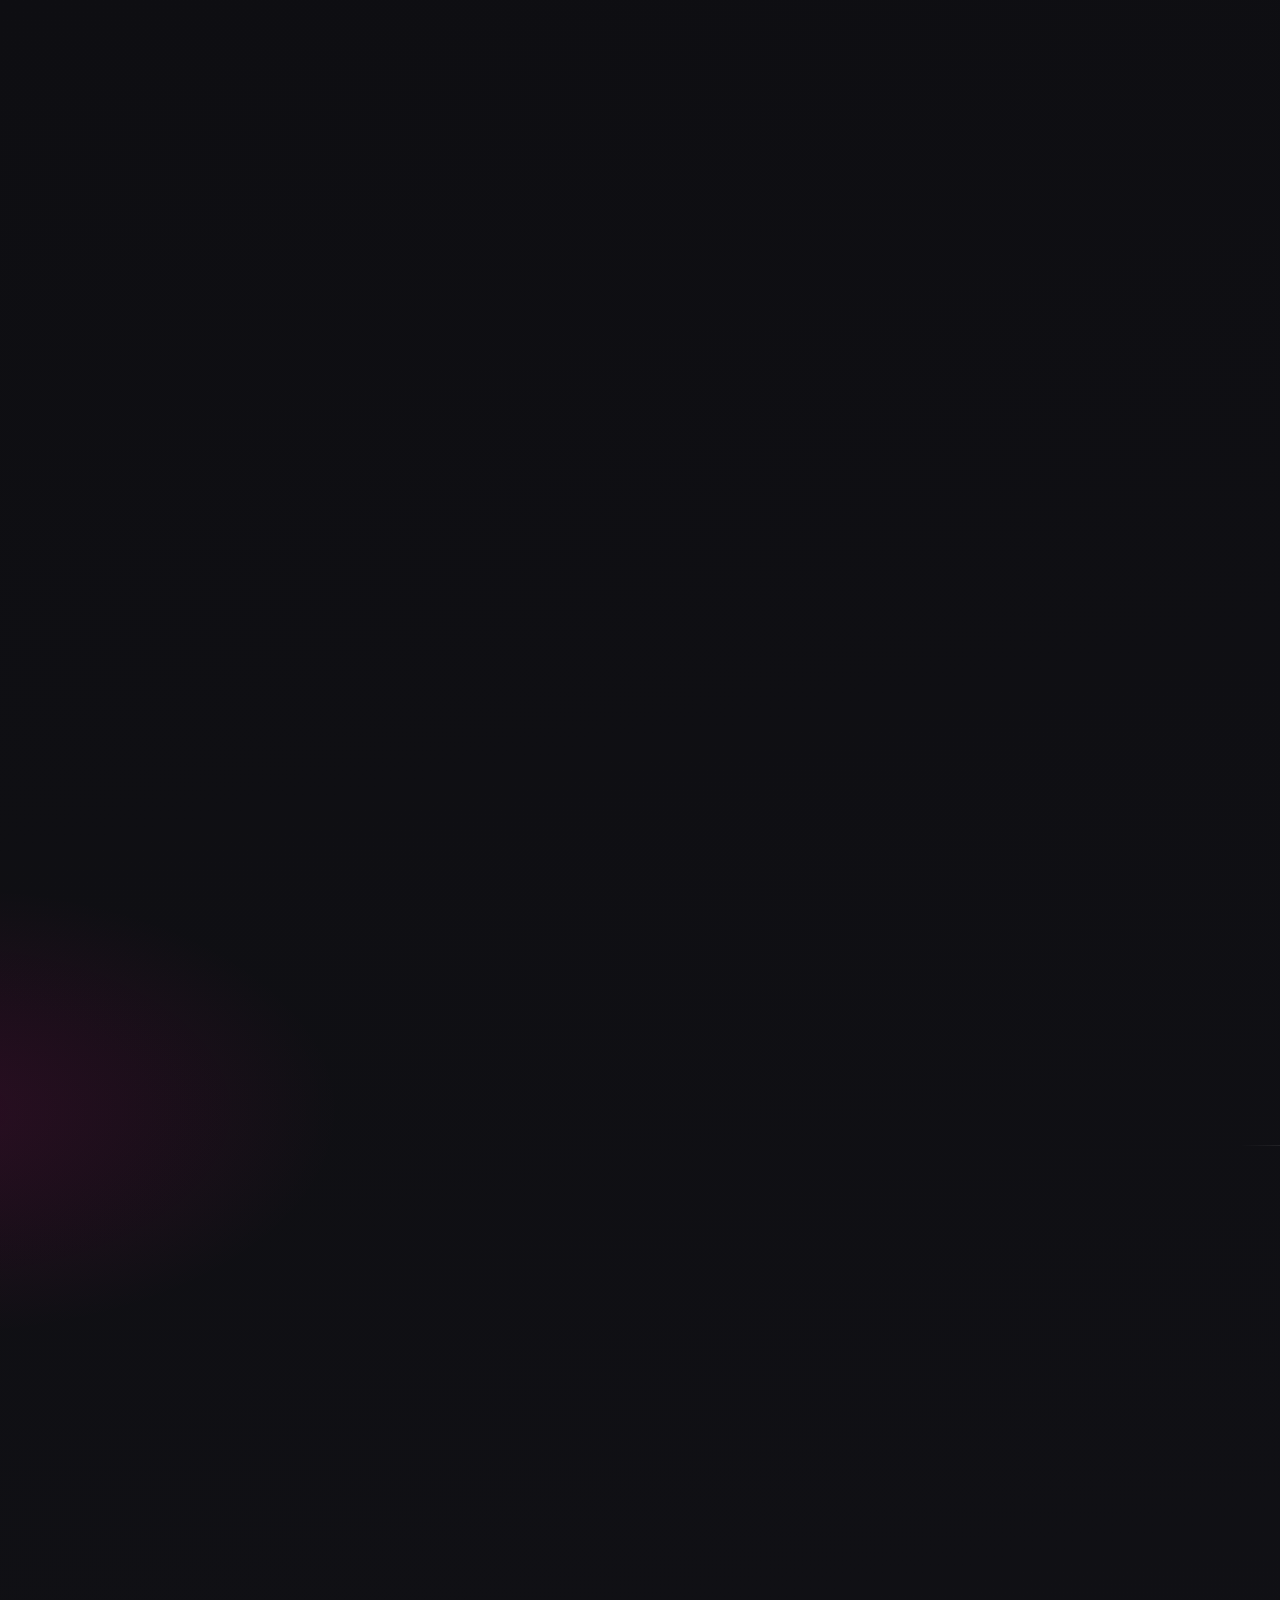
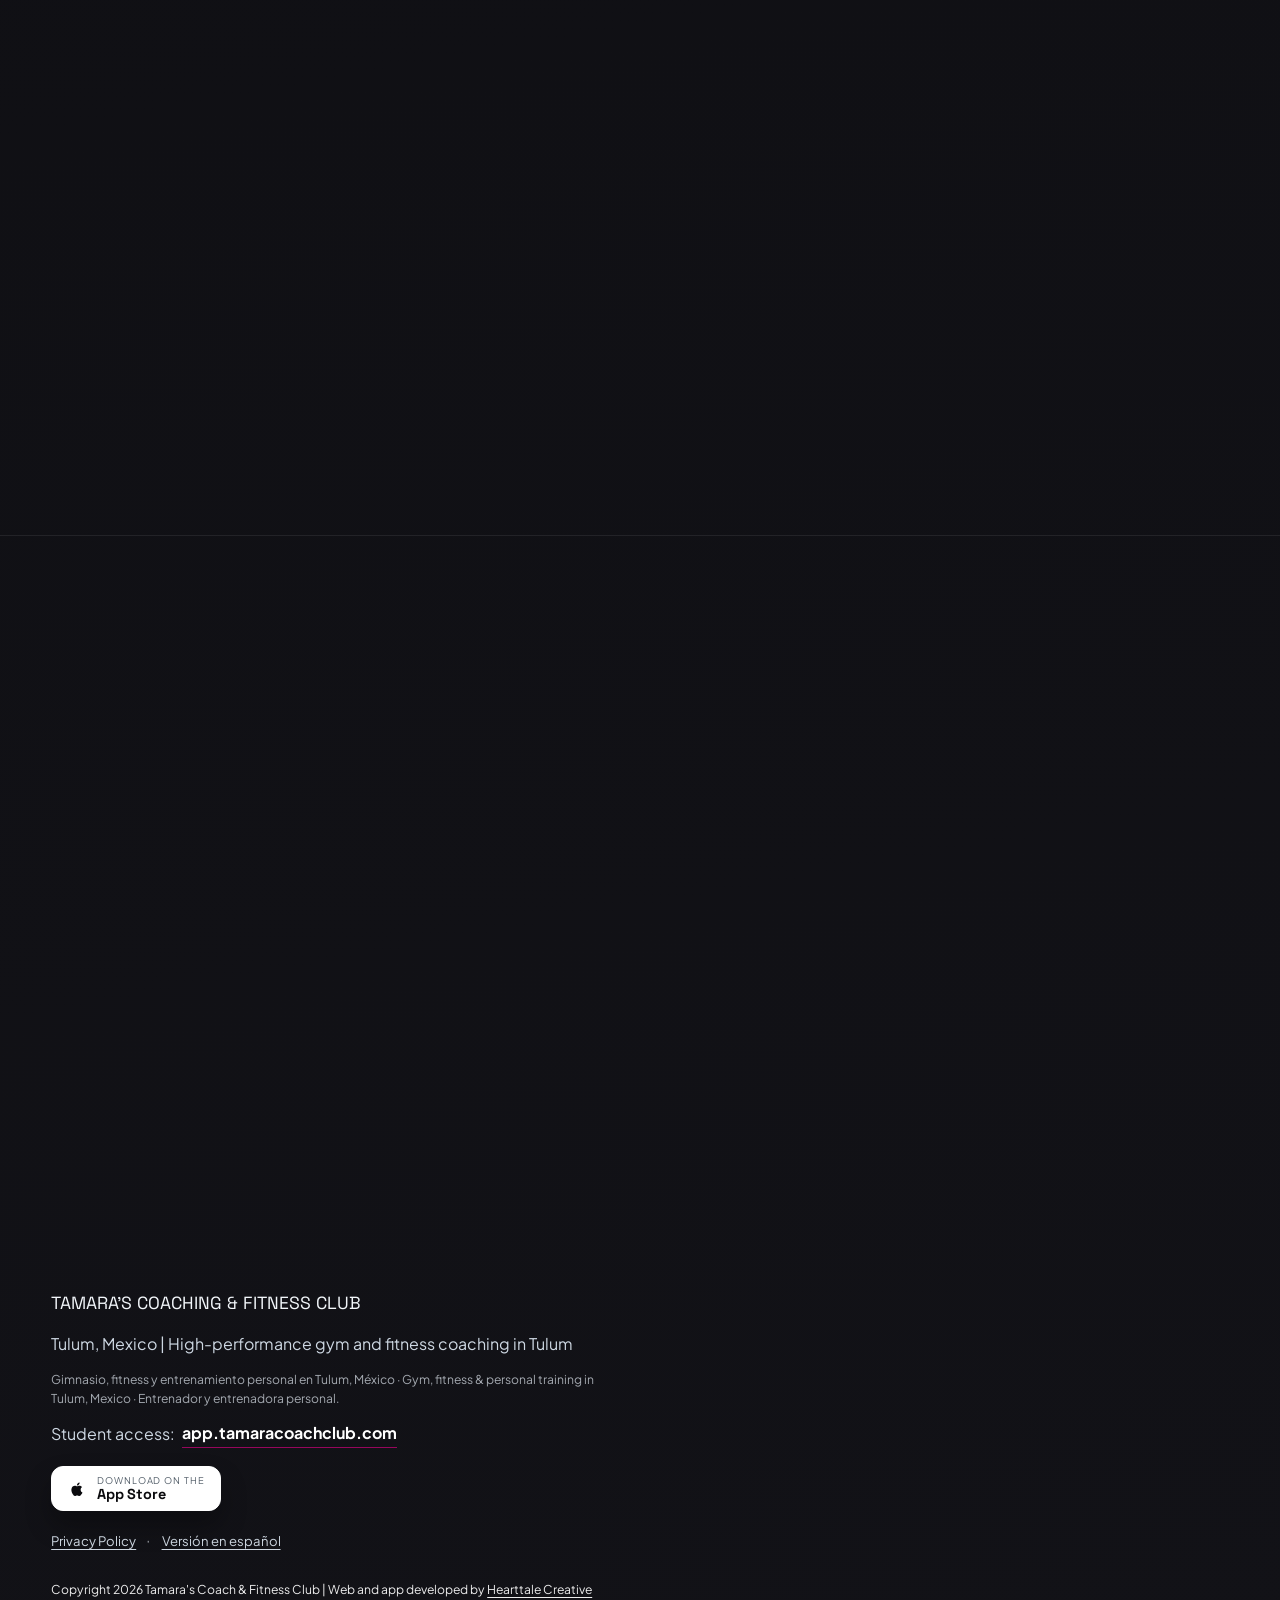
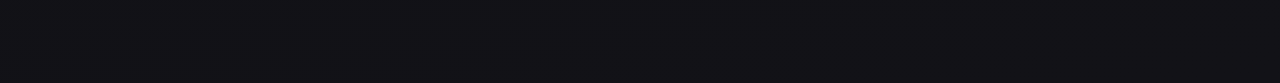
==== commit 2b38a639: "content: replace training plans with the current lineup and pricing Four plans now, replacing the pr" ====
--- a/en/index.html
+++ b/en/index.html
@@ -76,7 +76,7 @@
     "logo": "https://www.tamaracoachclub.com/logo.png",
     "image": "https://www.tamaracoachclub.com/tamara1-og.jpg",
     "telephone": "+52 984 238 4258",
-    "priceRange": "$$",
+    "priceRange": "$700-$4500 MXN",
     "currenciesAccepted": "MXN",
     "address": {
       "@type": "PostalAddress",
@@ -130,39 +130,9 @@
       "itemListElement": [
         {
           "@type": "Offer",
-          "name": "Plan En Línea",
-          "description": "Entrenamiento online con rutina y seguimiento a distancia. 3 días por semana, 1 hora por sesión.",
-          "price": "1500",
-          "priceCurrency": "MXN",
-          "category": "Membresía mensual",
-          "availability": "https://schema.org/InStock",
-          "url": "https://www.tamaracoachclub.com/en/#planes"
-        },
-        {
-          "@type": "Offer",
-          "name": "Plan Gold",
-          "description": "Acompañamiento cercano con más tiempo por sesión. 3 días por semana, 1.5 horas por sesión.",
-          "price": "2500",
-          "priceCurrency": "MXN",
-          "category": "Membresía mensual",
-          "availability": "https://schema.org/InStock",
-          "url": "https://www.tamaracoachclub.com/en/#planes"
-        },
-        {
-          "@type": "Offer",
           "name": "Plan Inicio Comprometido",
-          "description": "Para empezar con estructura y buenos hábitos. 3 días por semana, 1.5 horas por sesión.",
-          "price": "3000",
-          "priceCurrency": "MXN",
-          "category": "Membresía mensual",
-          "availability": "https://schema.org/InStock",
-          "url": "https://www.tamaracoachclub.com/en/#planes"
-        },
-        {
-          "@type": "Offer",
-          "name": "Plan Intermedio",
-          "description": "Cuatro días a la semana para progreso constante. 1.5 horas por sesión.",
-          "price": "3000",
+          "description": "3 sesiones por semana de 1.5 horas, plan de entrenamiento mensual, asesoría en suplementación, 1 dieta fitness y 1 evaluación al mes.",
+          "price": "3500",
           "priceCurrency": "MXN",
           "category": "Membresía mensual",
           "availability": "https://schema.org/InStock",
@@ -171,8 +141,8 @@
         {
           "@type": "Offer",
           "name": "Plan Base Fuerte",
-          "description": "Base sólida con volumen y consistencia semanal. 4 días por semana, 1.5 horas por sesión.",
-          "price": "3500",
+          "description": "4 sesiones por semana de 1.5 horas, plan mensual personalizado, asesoría en suplementación, 1 dieta fitness y 1 evaluación al mes.",
+          "price": "4000",
           "priceCurrency": "MXN",
           "category": "Membresía mensual",
           "availability": "https://schema.org/InStock",
@@ -180,11 +150,21 @@
         },
         {
           "@type": "Offer",
-          "name": "Plan Rendimiento Elite",
-          "description": "Máxima frecuencia y enfoque para resultados de alto nivel. 5 días por semana, 1.5 horas por sesión.",
-          "price": "4000",
+          "name": "Plan Rendimiento Élite",
+          "description": "5 sesiones por semana de 1.5 horas, programa personalizado, correcciones de técnica en tiempo real, 2 dietas fitness y 2 evaluaciones al mes.",
+          "price": "4500",
           "priceCurrency": "MXN",
           "category": "Membresía mensual",
+          "availability": "https://schema.org/InStock",
+          "url": "https://www.tamaracoachclub.com/en/#planes"
+        },
+        {
+          "@type": "Offer",
+          "name": "Sesiones Turísticas Únicas",
+          "description": "Sesión única de hasta 110 minutos con entrenamiento totalmente personalizado, en grupos de máximo 5 personas. Ideal para visitantes en Tulum.",
+          "price": "700",
+          "priceCurrency": "MXN",
+          "category": "Sesión única",
           "availability": "https://schema.org/InStock",
           "url": "https://www.tamaracoachclub.com/en/#planes"
         }
@@ -291,7 +271,7 @@
         "name": "¿Cuánto cuesta entrenar en el gimnasio?",
         "acceptedAnswer": {
           "@type": "Answer",
-          "text": "Los planes van de $1,500 a $4,000 MXN al mes, según cuántos días entrenes por semana. Puedes ver el detalle de cada plan en la sección de planes de esta página."
+          "text": "Los planes mensuales van de $3,500 a $4,500 MXN según cuántos días entrenes por semana. También hay sesiones únicas de $700 MXN, ideales si estás de visita en Tulum."
         }
       },
       {
@@ -307,7 +287,7 @@
         "name": "¿Puedo entrenar si no vivo en Tulum?",
         "acceptedAnswer": {
           "@type": "Answer",
-          "text": "Sí. El Plan En Línea incluye rutina, seguimiento semanal y contacto directo por WhatsApp, para que entrenes desde donde estés."
+          "text": "Sí. Ofrecemos coaching online con seguimiento semanal y contacto directo por WhatsApp, y todos los planes presenciales incluyen asesoría en línea cuando estás de viaje."
         }
       },
       {
@@ -582,7 +562,7 @@
           <h2>Training plans in Tulum</h2>
           <p class="lead pricing-lead">Pick the plan that fits your pace. All include Tamara's coaching and real follow-up. You subscribe via WhatsApp in a minute.</p>
         </div>
-        <div class="plans-grid" id="plans-grid"><article class="plan-card"><div class="plan-card-head"><h3>Online Plan</h3><span class="plan-card-tag is-online">Online</span></div><p class="plan-card-desc">Train from anywhere, with a routine and remote follow-up.</p><p class="plan-card-price"><span class="plan-card-amount">$1,500</span><span class="plan-card-currency">MXN / mo</span></p><ul class="plan-card-specs"><li><span aria-hidden="true" class="plan-spec-dot"></span>3 days/wk</li><li><span aria-hidden="true" class="plan-spec-dot"></span>1h/session</li></ul><a aria-label="Subscribe — Online Plan" rel="noopener noreferrer" target="_blank" href="https://wa.me/5219842384258?text=Hi Tamara Club%2C I'd like to subscribe to the Online Plan (%241%2C500 MXN%2Fmonth). Could you share the details to get started%3F" class="btn btn-ghost plan-card-btn">Subscribe</a></article><article class="plan-card"><div class="plan-card-head"><h3>Gold Plan</h3><span class="plan-card-tag">Monthly</span></div><p class="plan-card-desc">Close guidance with more time per session to refine technique.</p><p class="plan-card-price"><span class="plan-card-amount">$2,500</span><span class="plan-card-currency">MXN / mo</span></p><ul class="plan-card-specs"><li><span aria-hidden="true" class="plan-spec-dot"></span>3 days/wk</li><li><span aria-hidden="true" class="plan-spec-dot"></span>1.5h/session</li></ul><a aria-label="Subscribe — Gold Plan" rel="noopener noreferrer" target="_blank" href="https://wa.me/5219842384258?text=Hi Tamara Club%2C I'd like to subscribe to the Gold Plan (%242%2C500 MXN%2Fmonth). Could you share the details to get started%3F" class="btn btn-ghost plan-card-btn">Subscribe</a></article><article class="plan-card"><div class="plan-card-head"><h3>Committed Start Plan</h3><span class="plan-card-tag">Monthly</span></div><p class="plan-card-desc">Start with structure and solid habits, at your pace, frustration-free.</p><p class="plan-card-price"><span class="plan-card-amount">$3,000</span><span class="plan-card-currency">MXN / mo</span></p><ul class="plan-card-specs"><li><span aria-hidden="true" class="plan-spec-dot"></span>3 days/wk</li><li><span aria-hidden="true" class="plan-spec-dot"></span>1.5h/session</li></ul><a aria-label="Subscribe — Committed Start Plan" rel="noopener noreferrer" target="_blank" href="https://wa.me/5219842384258?text=Hi Tamara Club%2C I'd like to subscribe to the Committed Start Plan (%243%2C000 MXN%2Fmonth). Could you share the details to get started%3F" class="btn btn-ghost plan-card-btn">Subscribe</a></article><article class="plan-card"><div class="plan-card-head"><h3>Intermediate Plan</h3><span class="plan-card-tag">Monthly</span></div><p class="plan-card-desc">Step it up with four days a week and steady progress.</p><p class="plan-card-price"><span class="plan-card-amount">$3,000</span><span class="plan-card-currency">MXN / mo</span></p><ul class="plan-card-specs"><li><span aria-hidden="true" class="plan-spec-dot"></span>4 days/wk</li><li><span aria-hidden="true" class="plan-spec-dot"></span>1.5h/session</li></ul><a aria-label="Subscribe — Intermediate Plan" rel="noopener noreferrer" target="_blank" href="https://wa.me/5219842384258?text=Hi Tamara Club%2C I'd like to subscribe to the Intermediate Plan (%243%2C000 MXN%2Fmonth). Could you share the details to get started%3F" class="btn btn-ghost plan-card-btn">Subscribe</a></article><article class="plan-card"><div class="plan-card-head"><h3>Strong Base Plan</h3><span class="plan-card-tag">Monthly</span></div><p class="plan-card-desc">Build a strong base with weekly volume and consistency.</p><p class="plan-card-price"><span class="plan-card-amount">$3,500</span><span class="plan-card-currency">MXN / mo</span></p><ul class="plan-card-specs"><li><span aria-hidden="true" class="plan-spec-dot"></span>4 days/wk</li><li><span aria-hidden="true" class="plan-spec-dot"></span>1.5h/session</li></ul><a aria-label="Subscribe — Strong Base Plan" rel="noopener noreferrer" target="_blank" href="https://wa.me/5219842384258?text=Hi Tamara Club%2C I'd like to subscribe to the Strong Base Plan (%243%2C500 MXN%2Fmonth). Could you share the details to get started%3F" class="btn btn-ghost plan-card-btn">Subscribe</a></article><article class="plan-card is-featured"><div class="plan-card-head"><h3>Elite Performance Plan</h3><span class="plan-card-tag is-elite">Elite</span></div><p class="plan-card-desc">Maximum frequency and focus for high-level results.</p><p class="plan-card-price"><span class="plan-card-amount">$4,000</span><span class="plan-card-currency">MXN / mo</span></p><ul class="plan-card-specs"><li><span aria-hidden="true" class="plan-spec-dot"></span>5 days/wk</li><li><span aria-hidden="true" class="plan-spec-dot"></span>1.5h/session</li></ul><a aria-label="Subscribe — Elite Performance Plan" rel="noopener noreferrer" target="_blank" href="https://wa.me/5219842384258?text=Hi Tamara Club%2C I'd like to subscribe to the Elite Performance Plan (%244%2C000 MXN%2Fmonth). Could you share the details to get started%3F" class="btn btn-primary plan-card-btn">Subscribe</a></article></div>
+        <div class="plans-grid" id="plans-grid"><article class="plan-card"><div class="plan-card-head"><h3>Committed Start Plan</h3><span class="plan-card-tag">Monthly</span></div><p class="plan-card-desc">Start with structure and solid habits, at your pace, frustration-free.</p><p class="plan-card-price"><span class="plan-card-amount">$3,500</span><span class="plan-card-currency">MXN / mo</span></p><ul class="plan-card-specs"><li><span aria-hidden="true" class="plan-spec-dot"></span>3 days/wk</li><li><span aria-hidden="true" class="plan-spec-dot"></span>1.5h per session</li></ul><div class="plan-card-includes"><p class="plan-card-includes-label">Includes</p><ul><li>Monthly training plan</li><li>Supplement guidance</li><li>1 fitness meal plan per month</li><li>1 monthly assessment</li><li>Access to the Tamara Coach app</li><li>20% off physiotherapy</li></ul></div><details class="plan-card-conditions"><summary>View conditions</summary><ul><li>3 sessions per week (Mon–Fri)</li><li>1.5 hours per session</li><li>Non-refundable, cannot roll over</li><li>Online coaching while travelling</li><li>No schedule changes</li><li>Within gym opening hours</li></ul></details><a aria-label="Subscribe — Committed Start Plan" rel="noopener noreferrer" target="_blank" href="https://wa.me/5219842384258?text=Hi Tamara Club%2C I'd like to join the Committed Start Plan (%243%2C500 MXN%2Fmonth). Could you share the details to get started%3F" class="btn btn-ghost plan-card-btn">Subscribe</a></article><article class="plan-card"><div class="plan-card-head"><h3>Strong Base Plan</h3><span class="plan-card-tag">Monthly</span></div><p class="plan-card-desc">Build a strong base with weekly volume and consistency.</p><p class="plan-card-price"><span class="plan-card-amount">$4,000</span><span class="plan-card-currency">MXN / mo</span></p><ul class="plan-card-specs"><li><span aria-hidden="true" class="plan-spec-dot"></span>4 days/wk</li><li><span aria-hidden="true" class="plan-spec-dot"></span>1.5h per session</li></ul><div class="plan-card-includes"><p class="plan-card-includes-label">Includes</p><ul><li>Personalized monthly plan</li><li>Supplement guidance</li><li>1 fitness meal plan per month</li><li>1 monthly assessment</li><li>Access to the Tamara Coach app</li><li>20% off physiotherapy</li></ul></div><details class="plan-card-conditions"><summary>View conditions</summary><ul><li>4 sessions per week (Mon–Fri)</li><li>1.5 hours per session</li><li>Non-refundable, cannot roll over</li><li>Online coaching while travelling</li><li>No schedule changes</li><li>Within gym opening hours</li></ul></details><a aria-label="Subscribe — Strong Base Plan" rel="noopener noreferrer" target="_blank" href="https://wa.me/5219842384258?text=Hi Tamara Club%2C I'd like to join the Strong Base Plan (%244%2C000 MXN%2Fmonth). Could you share the details to get started%3F" class="btn btn-ghost plan-card-btn">Subscribe</a></article><article class="plan-card is-featured"><div class="plan-card-head"><h3>Elite Performance Plan</h3><span class="plan-card-tag is-elite">Elite</span></div><p class="plan-card-desc">Built for those after a professional level of transformation.</p><p class="plan-card-price"><span class="plan-card-amount">$4,500</span><span class="plan-card-currency">MXN / mo</span></p><ul class="plan-card-specs"><li><span aria-hidden="true" class="plan-spec-dot"></span>5 days/wk</li><li><span aria-hidden="true" class="plan-spec-dot"></span>1.5h per session</li></ul><div class="plan-card-includes"><p class="plan-card-includes-label">Includes</p><ul><li>Personalized program</li><li>Real-time technique corrections</li><li>Strength, conditioning and mobility</li><li>Personalized exercises (max. 5 people)</li><li>Supplement guidance</li><li>2 fitness meal plans per month</li><li>2 monthly assessments</li><li>Access to the Tamara Coach app</li><li>20% off physiotherapy</li></ul></div><details class="plan-card-conditions"><summary>View conditions</summary><ul><li>5 sessions per week (Mon–Fri)</li><li>1.5 hours per session</li><li>Non-refundable, cannot roll over</li><li>Online coaching while travelling</li><li>Up to 2 weekly changes</li><li>Within gym opening hours</li></ul></details><a aria-label="Subscribe — Elite Performance Plan" rel="noopener noreferrer" target="_blank" href="https://wa.me/5219842384258?text=Hi Tamara Club%2C I'd like to join the Elite Performance Plan (%244%2C500 MXN%2Fmonth). Could you share the details to get started%3F" class="btn btn-primary plan-card-btn">Subscribe</a></article><article class="plan-card"><div class="plan-card-head"><h3>Single Visitor Sessions</h3><span class="plan-card-tag is-single">Single session</span></div><p class="plan-card-desc">Fully personalized training, ideal if you are visiting Tulum.</p><p class="plan-card-price"><span class="plan-card-amount">$700</span><span class="plan-card-currency">MXN</span></p><ul class="plan-card-specs"><li><span aria-hidden="true" class="plan-spec-dot"></span>Up to 110 min</li></ul><div class="plan-card-includes"><p class="plan-card-includes-label">Includes</p><ul><li>Personalized exercises</li><li>Real-time corrections</li><li>Strength, conditioning and mobility</li><li>One-to-one coaching</li><li>Groups of up to 5 people</li></ul></div><details class="plan-card-conditions"><summary>View conditions</summary><ul><li>Available 7:00 AM–2:00 PM</li><li>Available 6:30 PM–10:00 PM</li></ul></details><a aria-label="Book a session — Single Visitor Sessions" rel="noopener noreferrer" target="_blank" href="https://wa.me/5219842384258?text=Hi Tamara Club%2C I'd like to book a Single Visitor Session (%24700 MXN). What times do you have available%3F" class="btn btn-ghost plan-card-btn">Book a session</a></article></div>
         <p class="pricing-note">Prices in Mexican pesos (MXN), billed monthly. Not sure which one to pick? Message us and we'll guide you.</p>
         <div class="pricing-app-strip">
           <p class="pricing-app-text">Once you join, you manage your classes and progress from the club app.</p>
@@ -693,7 +673,7 @@
           </details>
           <details>
              <summary>How much does it cost to train at the gym?</summary>
-             <p>Plans range from $1,500 to $4,000 MXN per month, depending on how many days a week you train. You can see each plan in the plans section of this page.</p>
+             <p>Monthly plans range from $3,500 to $4,500 MXN depending on how many days a week you train. There are also single sessions at $700 MXN, ideal if you are visiting Tulum.</p>
           </details>
           <details>
              <summary>Where is the gym in Tulum?</summary>
@@ -701,7 +681,7 @@
           </details>
           <details>
              <summary>Can I train if I don't live in Tulum?</summary>
-             <p>Yes. The Online Plan includes your routine, weekly follow-up and direct WhatsApp contact, so you can train from anywhere.</p>
+             <p>Yes. We offer online coaching with weekly follow-up and direct WhatsApp contact, and every in-person plan includes online coaching while you travel.</p>
           </details>
           <details>
              <summary>Do you speak English?</summary>
--- a/styles.css
+++ b/styles.css
@@ -2174,7 +2174,7 @@
 
 .plans-grid {
   display: grid;
-  grid-template-columns: repeat(3, minmax(0, 1fr));
+  grid-template-columns: repeat(2, minmax(0, 1fr));
   gap: 1.1rem;
 }
 
@@ -2681,3 +2681,117 @@
   margin: 0 0.45rem;
   opacity: 0.7;
 }
+
+/* ---- Plan cards: includes list + collapsible conditions ---- */
+
+.plan-card-includes {
+  margin-top: 0.2rem;
+}
+
+.plan-card-includes-label {
+  font-size: 0.68rem;
+  font-weight: 800;
+  letter-spacing: 0.14em;
+  text-transform: uppercase;
+  color: var(--accent-2);
+  margin-bottom: 0.55rem;
+}
+
+.plan-card-includes ul {
+  margin: 0;
+  padding: 0;
+  list-style: none;
+  display: grid;
+  gap: 0.4rem;
+}
+
+.plan-card-includes li {
+  position: relative;
+  padding-left: 1.35rem;
+  font-size: 0.9rem;
+  line-height: 1.45;
+  color: #d6dee7;
+}
+
+.plan-card-includes li::before {
+  content: "";
+  position: absolute;
+  left: 0;
+  top: 0.42em;
+  width: 0.62rem;
+  height: 0.34rem;
+  border-left: 2px solid var(--accent-2);
+  border-bottom: 2px solid var(--accent-2);
+  transform: rotate(-45deg);
+}
+
+.plan-card-conditions {
+  margin-top: 0.9rem;
+  border-top: 1px solid var(--line-soft);
+  padding-top: 0.75rem;
+}
+
+.plan-card-conditions summary {
+  list-style: none;
+  cursor: pointer;
+  display: inline-flex;
+  align-items: center;
+  gap: 0.4rem;
+  min-height: 26px;
+  padding: 0.15rem 0;
+  font-size: 0.76rem;
+  font-weight: 700;
+  letter-spacing: 0.08em;
+  text-transform: uppercase;
+  color: var(--muted);
+  transition: color 180ms ease;
+}
+
+.plan-card-conditions summary::-webkit-details-marker {
+  display: none;
+}
+
+.plan-card-conditions summary::after {
+  content: "+";
+  font-size: 1rem;
+  line-height: 1;
+  color: var(--accent-2);
+}
+
+.plan-card-conditions[open] summary::after {
+  content: "–";
+}
+
+.plan-card-conditions summary:hover,
+.plan-card-conditions summary:focus-visible {
+  color: #eef2f6;
+}
+
+.plan-card-conditions ul {
+  margin: 0.7rem 0 0;
+  padding-left: 1.05rem;
+  display: grid;
+  gap: 0.3rem;
+}
+
+.plan-card-conditions li {
+  font-size: 0.82rem;
+  line-height: 1.45;
+  color: var(--muted);
+}
+
+.plan-card-tag.is-single {
+  color: #bfe8ff;
+  background: rgba(90, 170, 255, 0.16);
+  border-color: rgba(90, 170, 255, 0.4);
+}
+
+.plan-card-btn {
+  margin-top: auto;
+}
+
+@media (max-width: 860px) {
+  .plans-grid {
+    grid-template-columns: 1fr;
+  }
+}
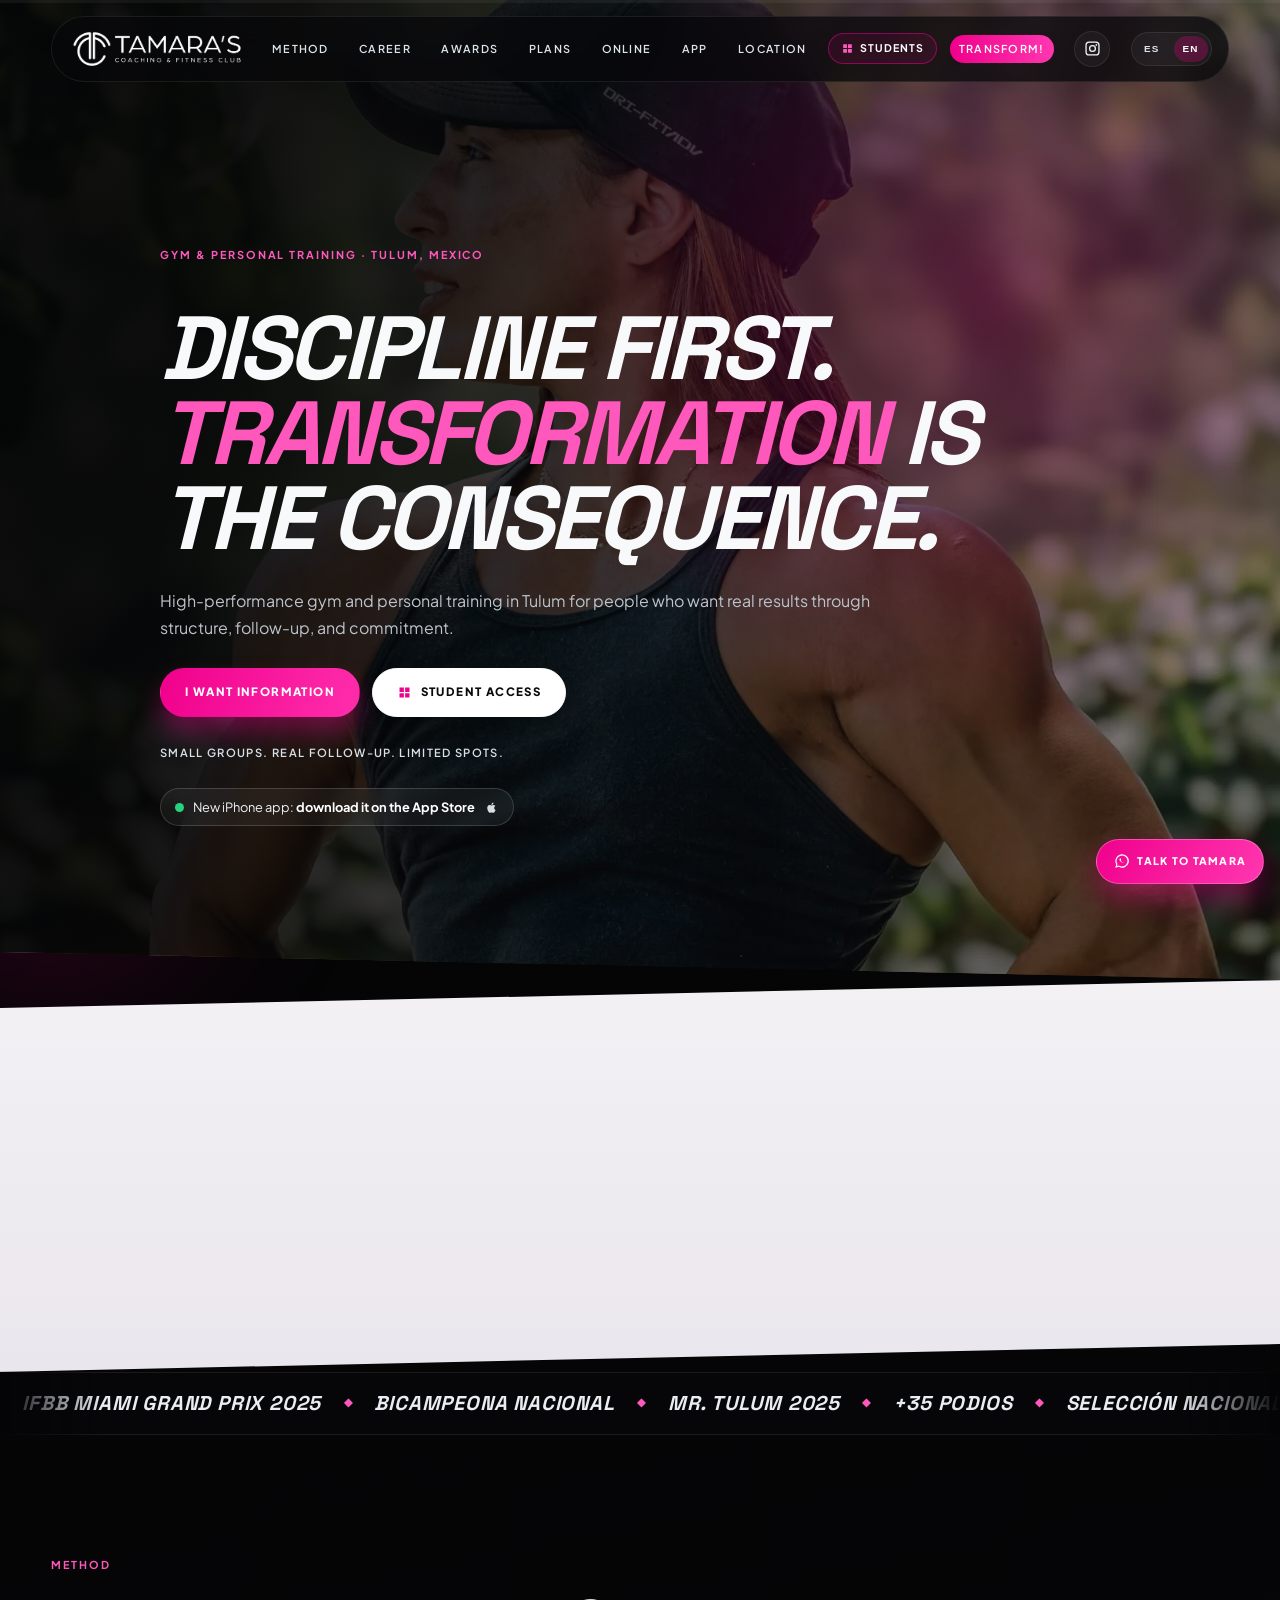
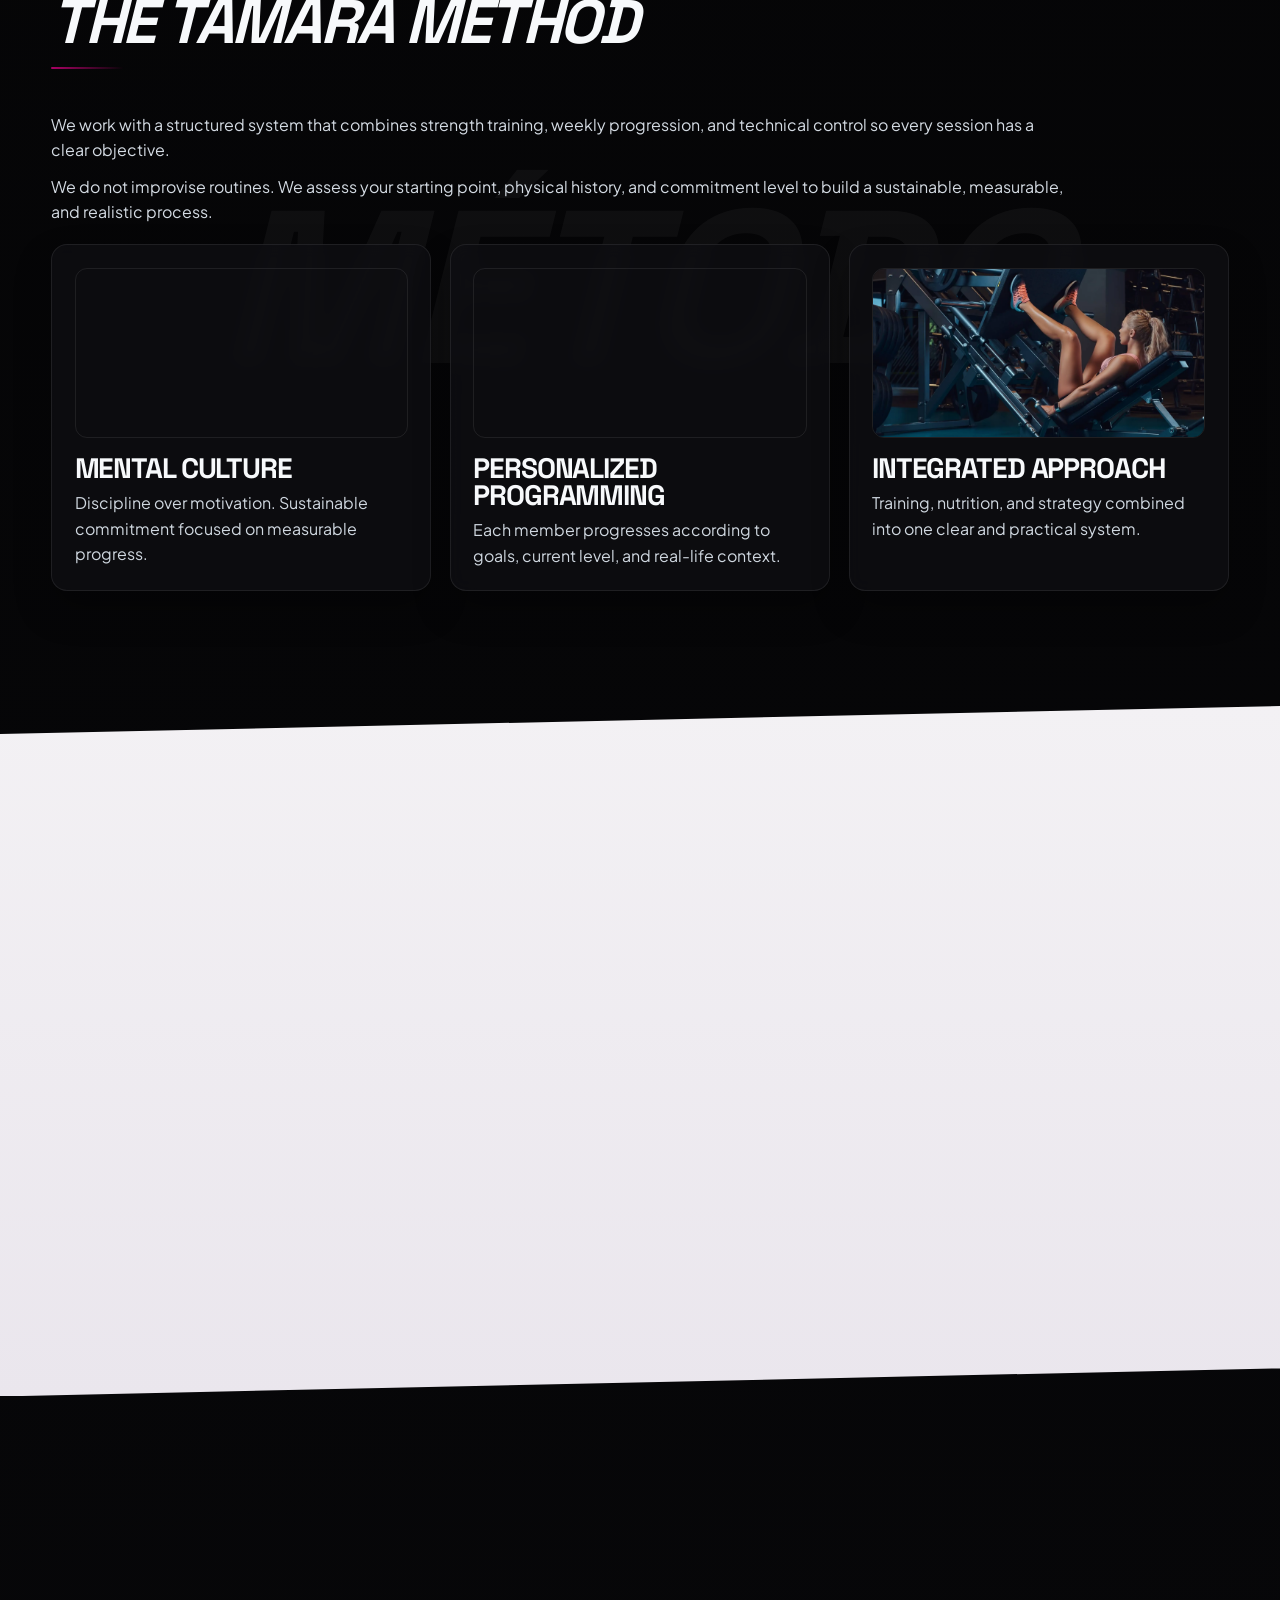
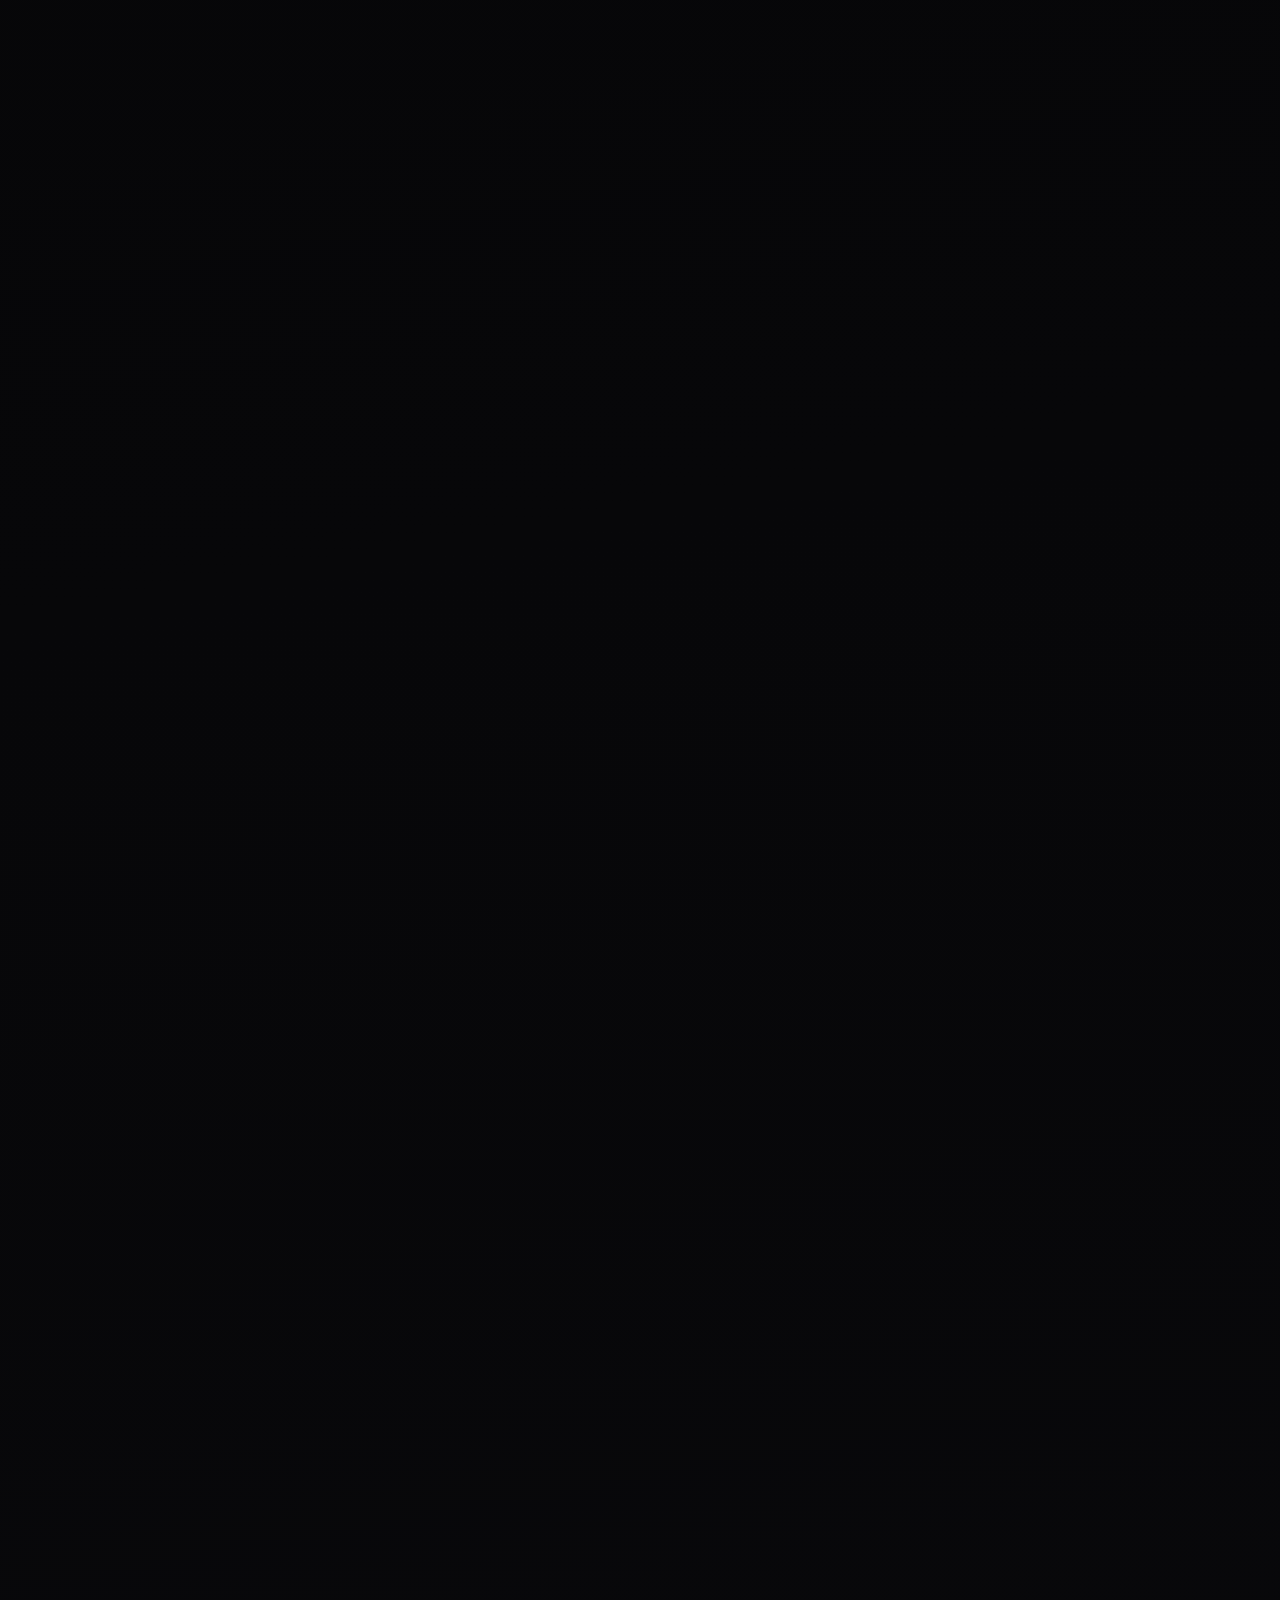
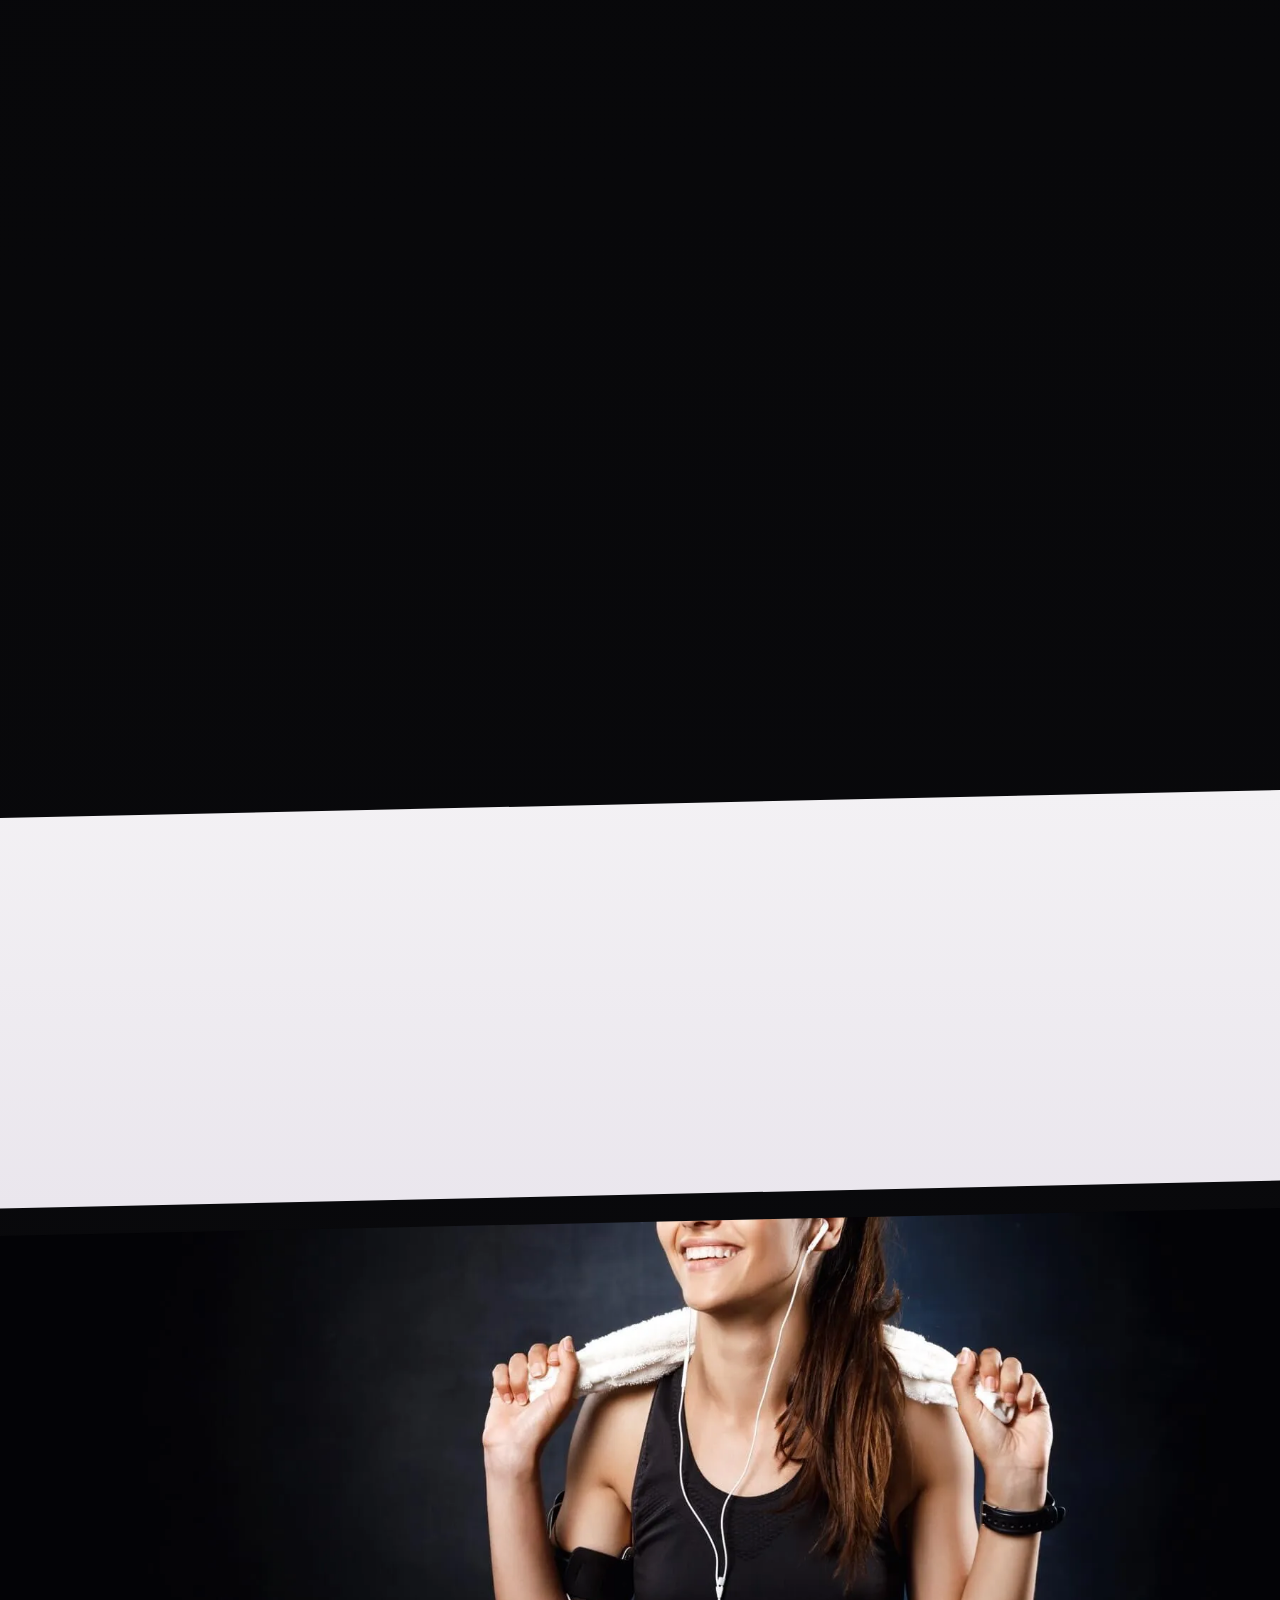
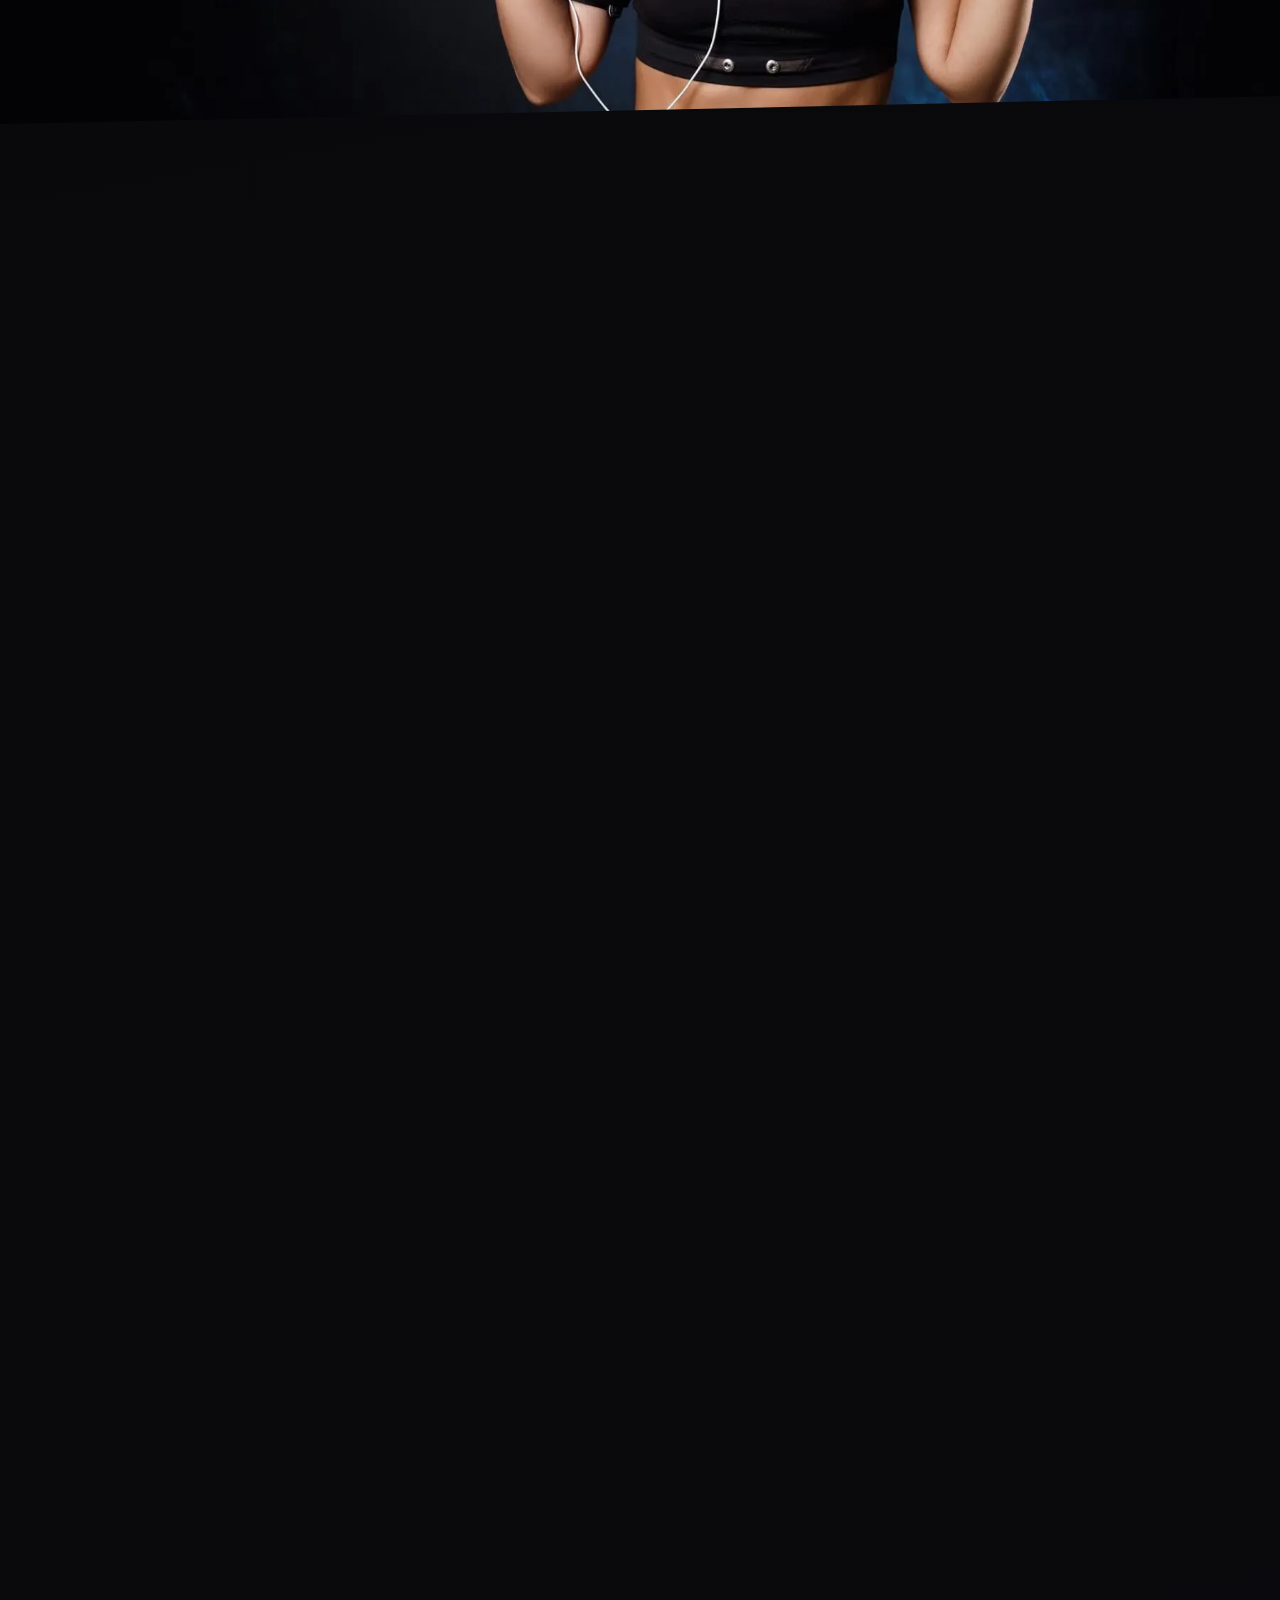
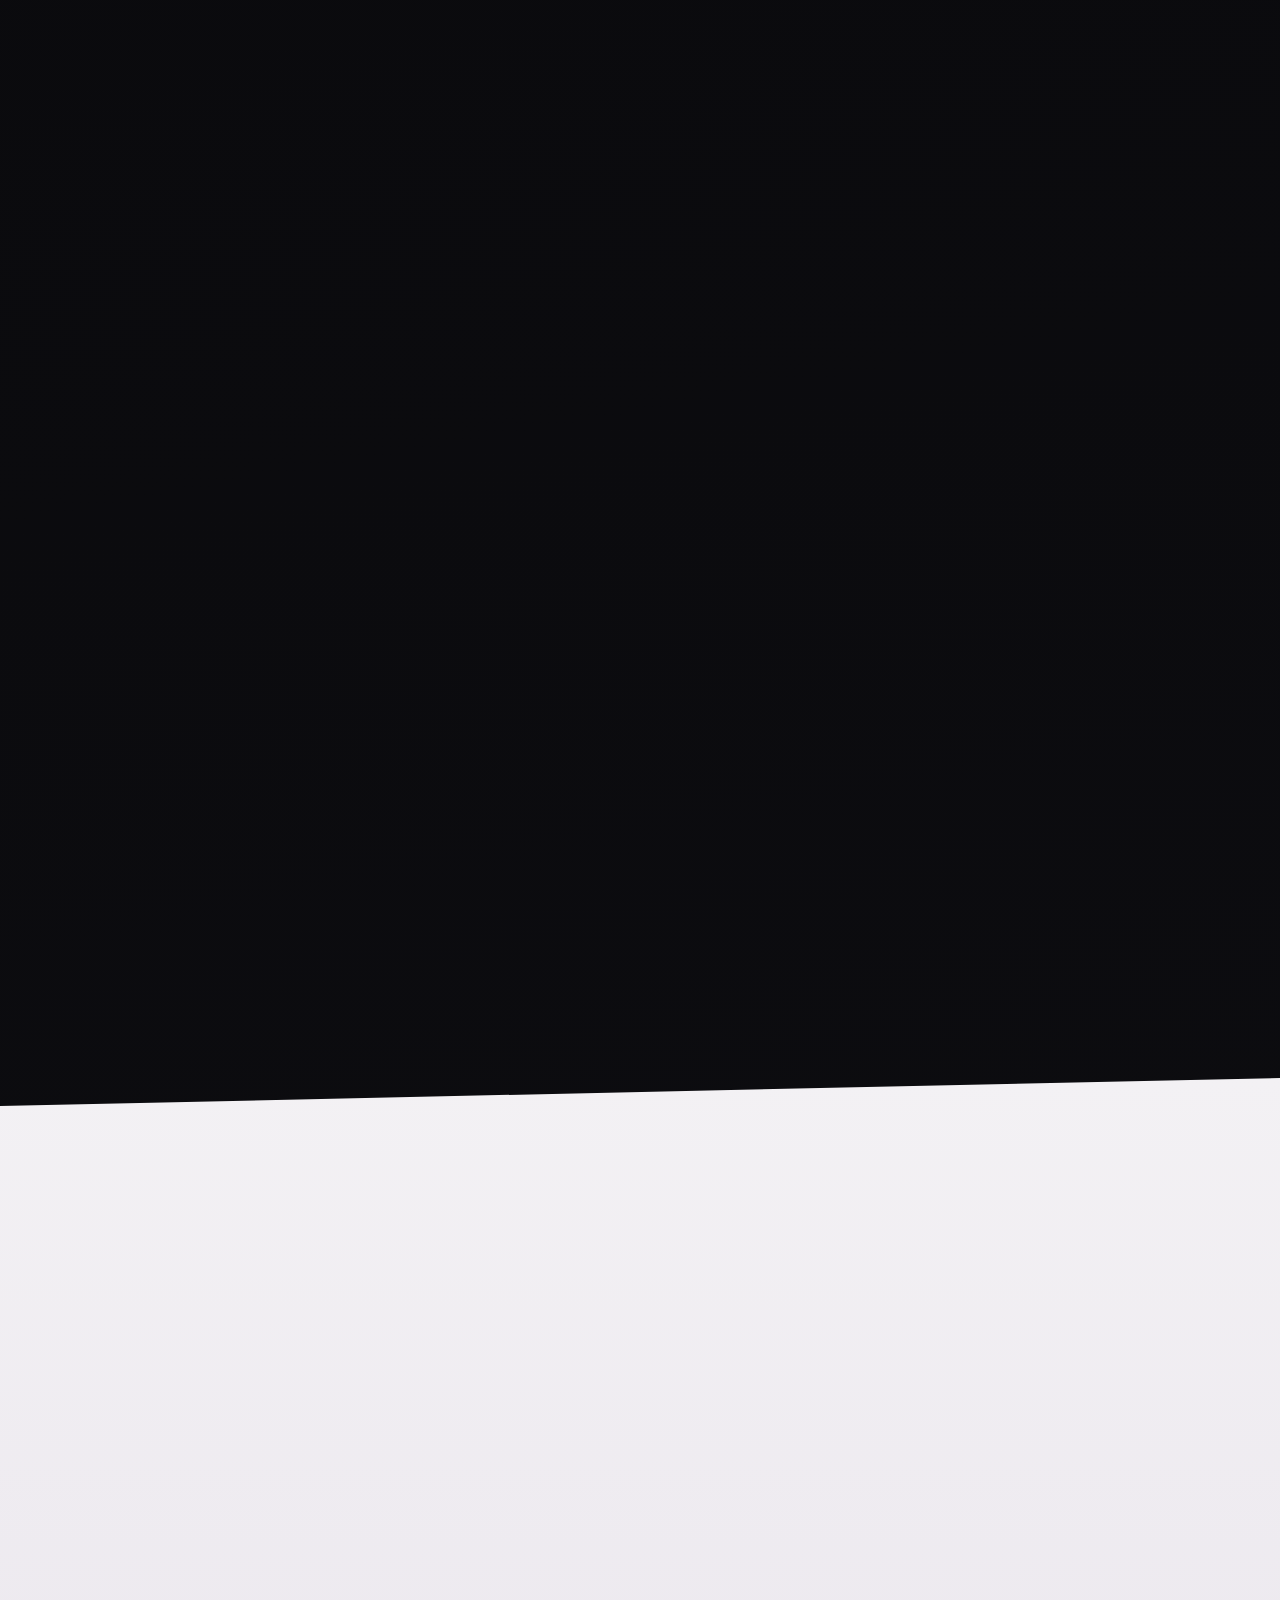
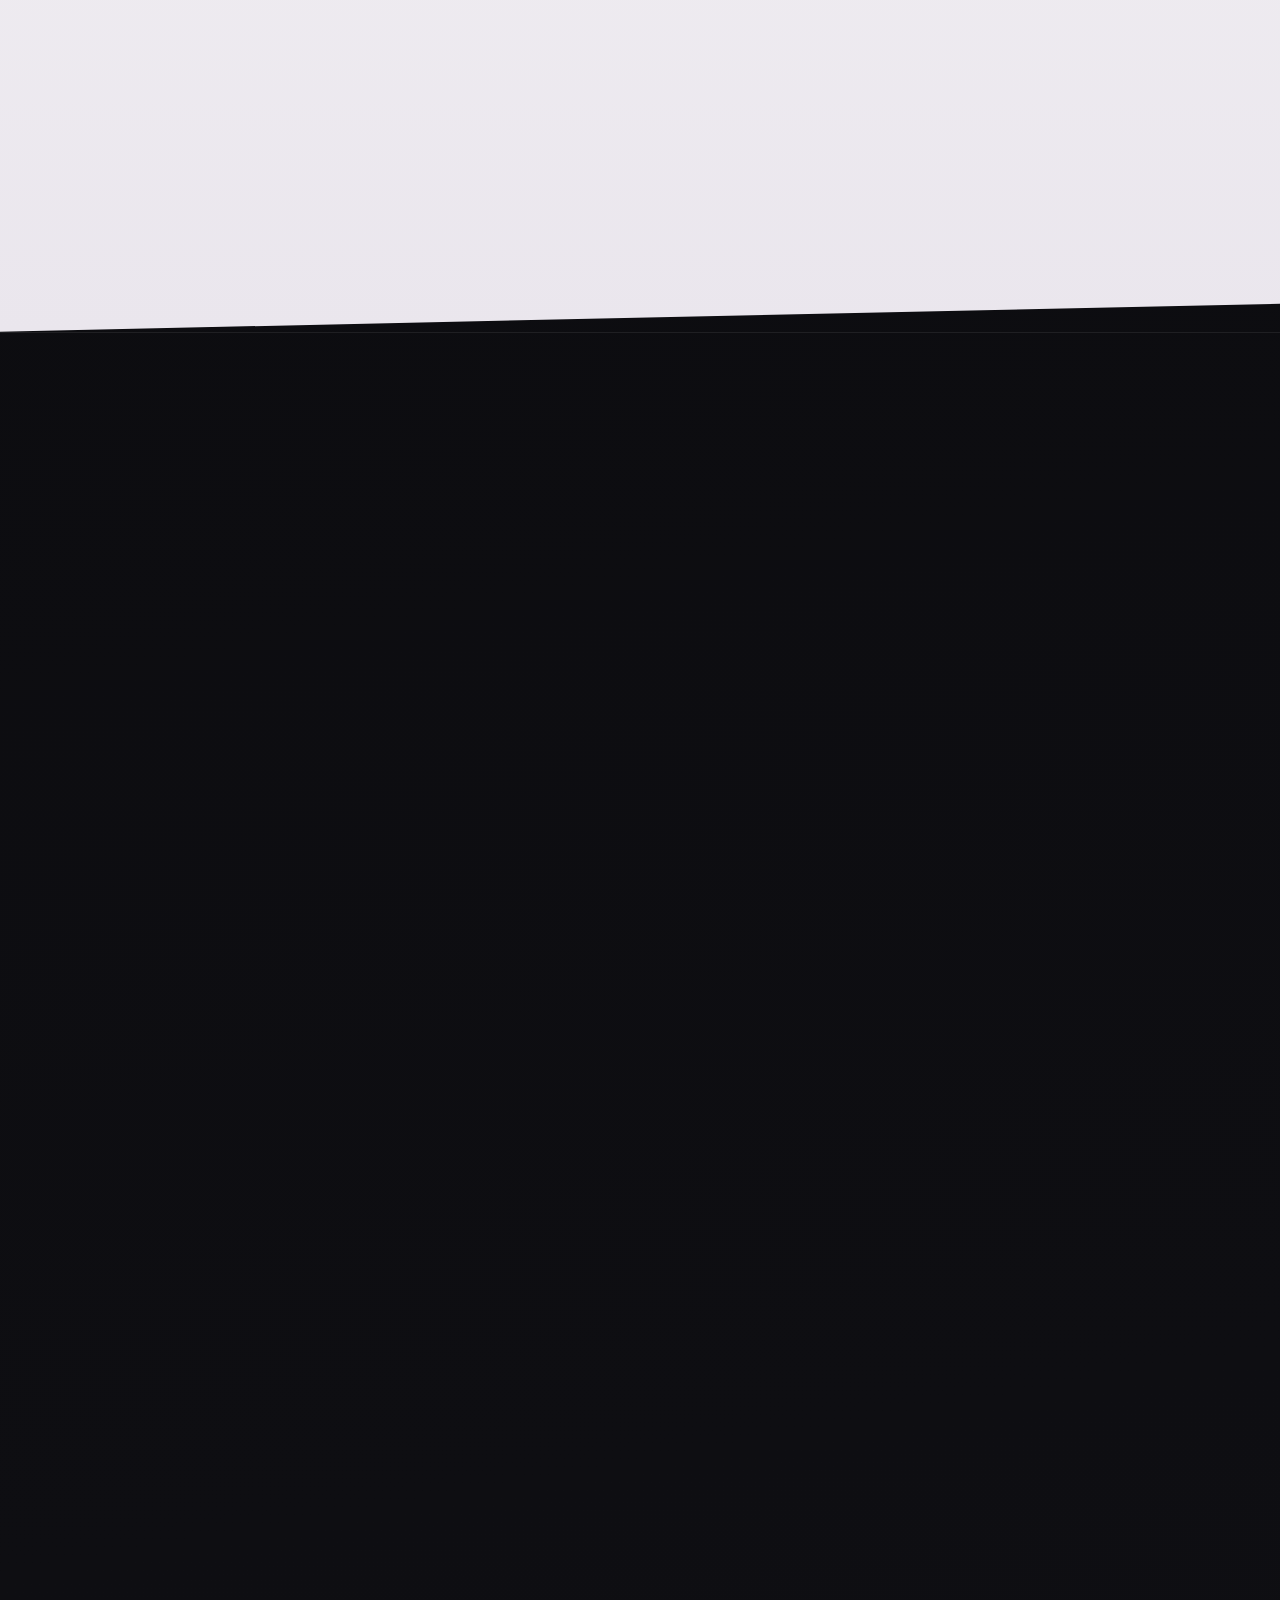
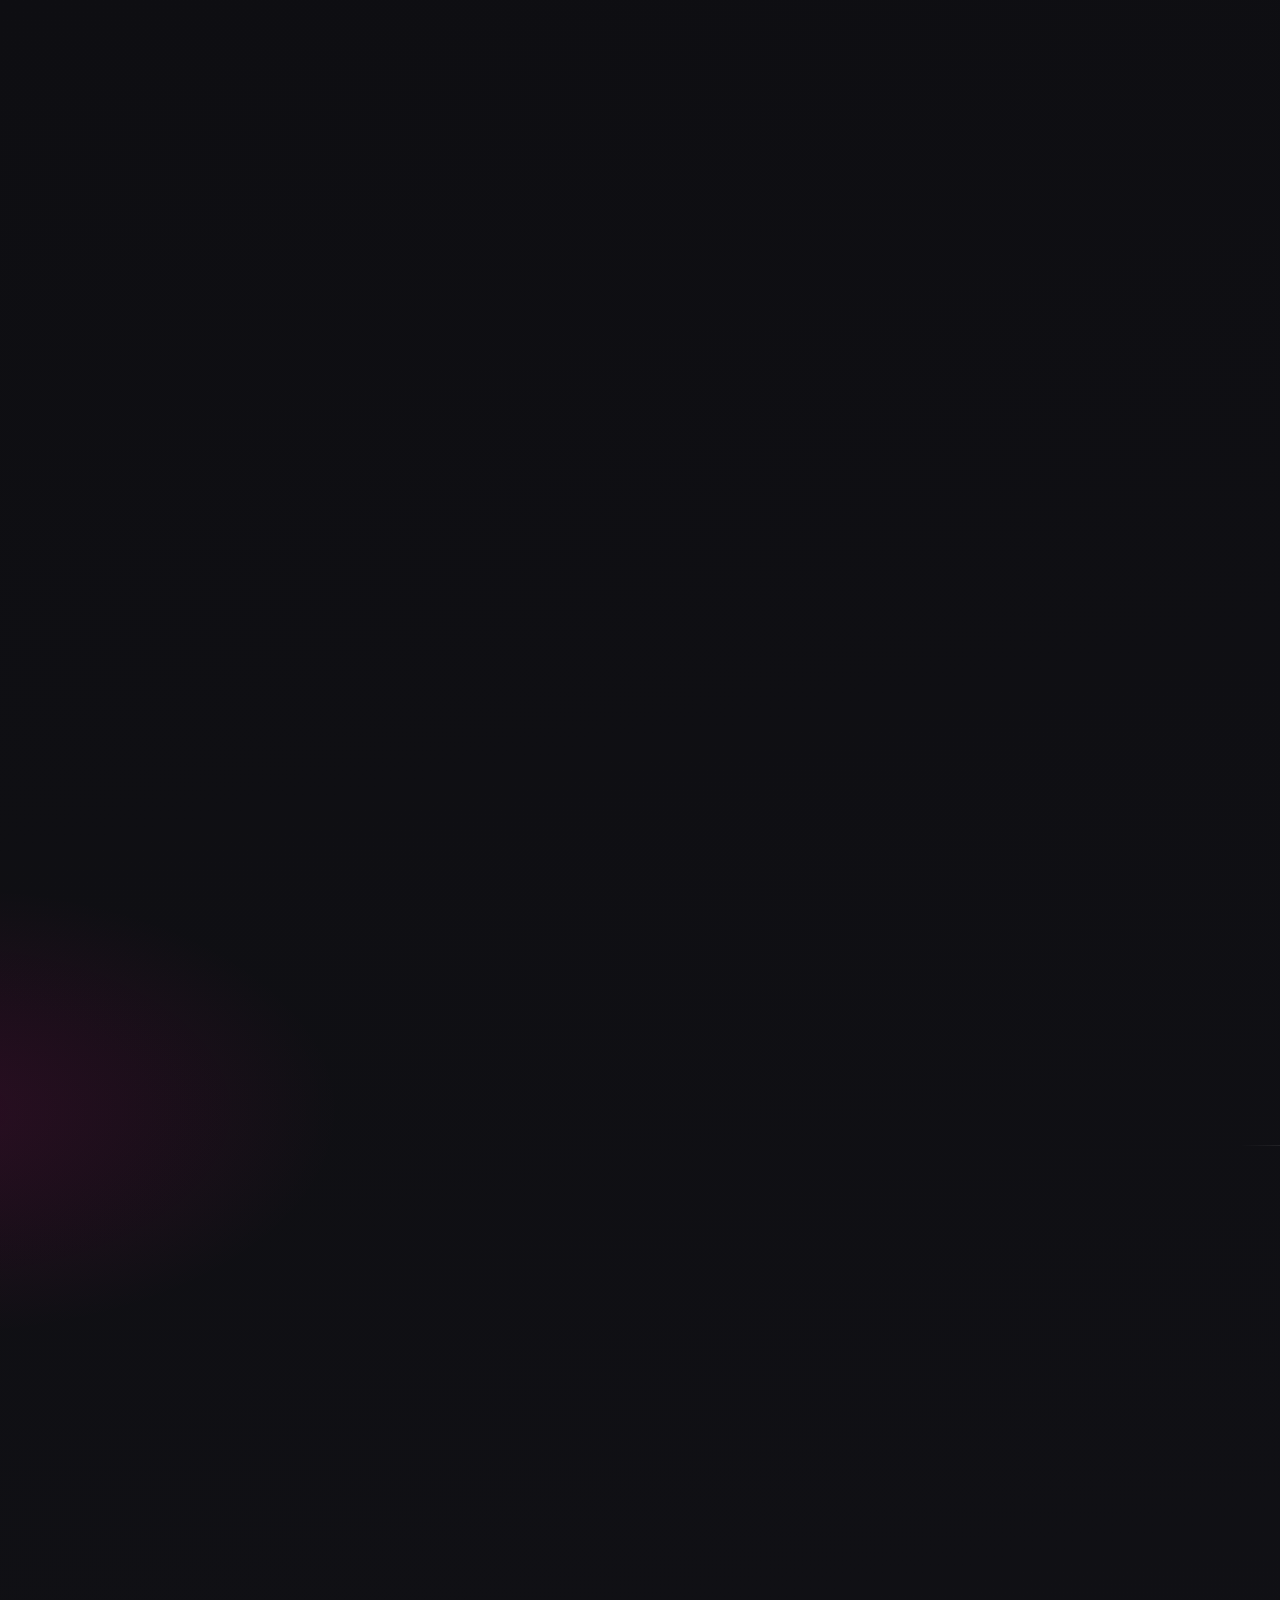
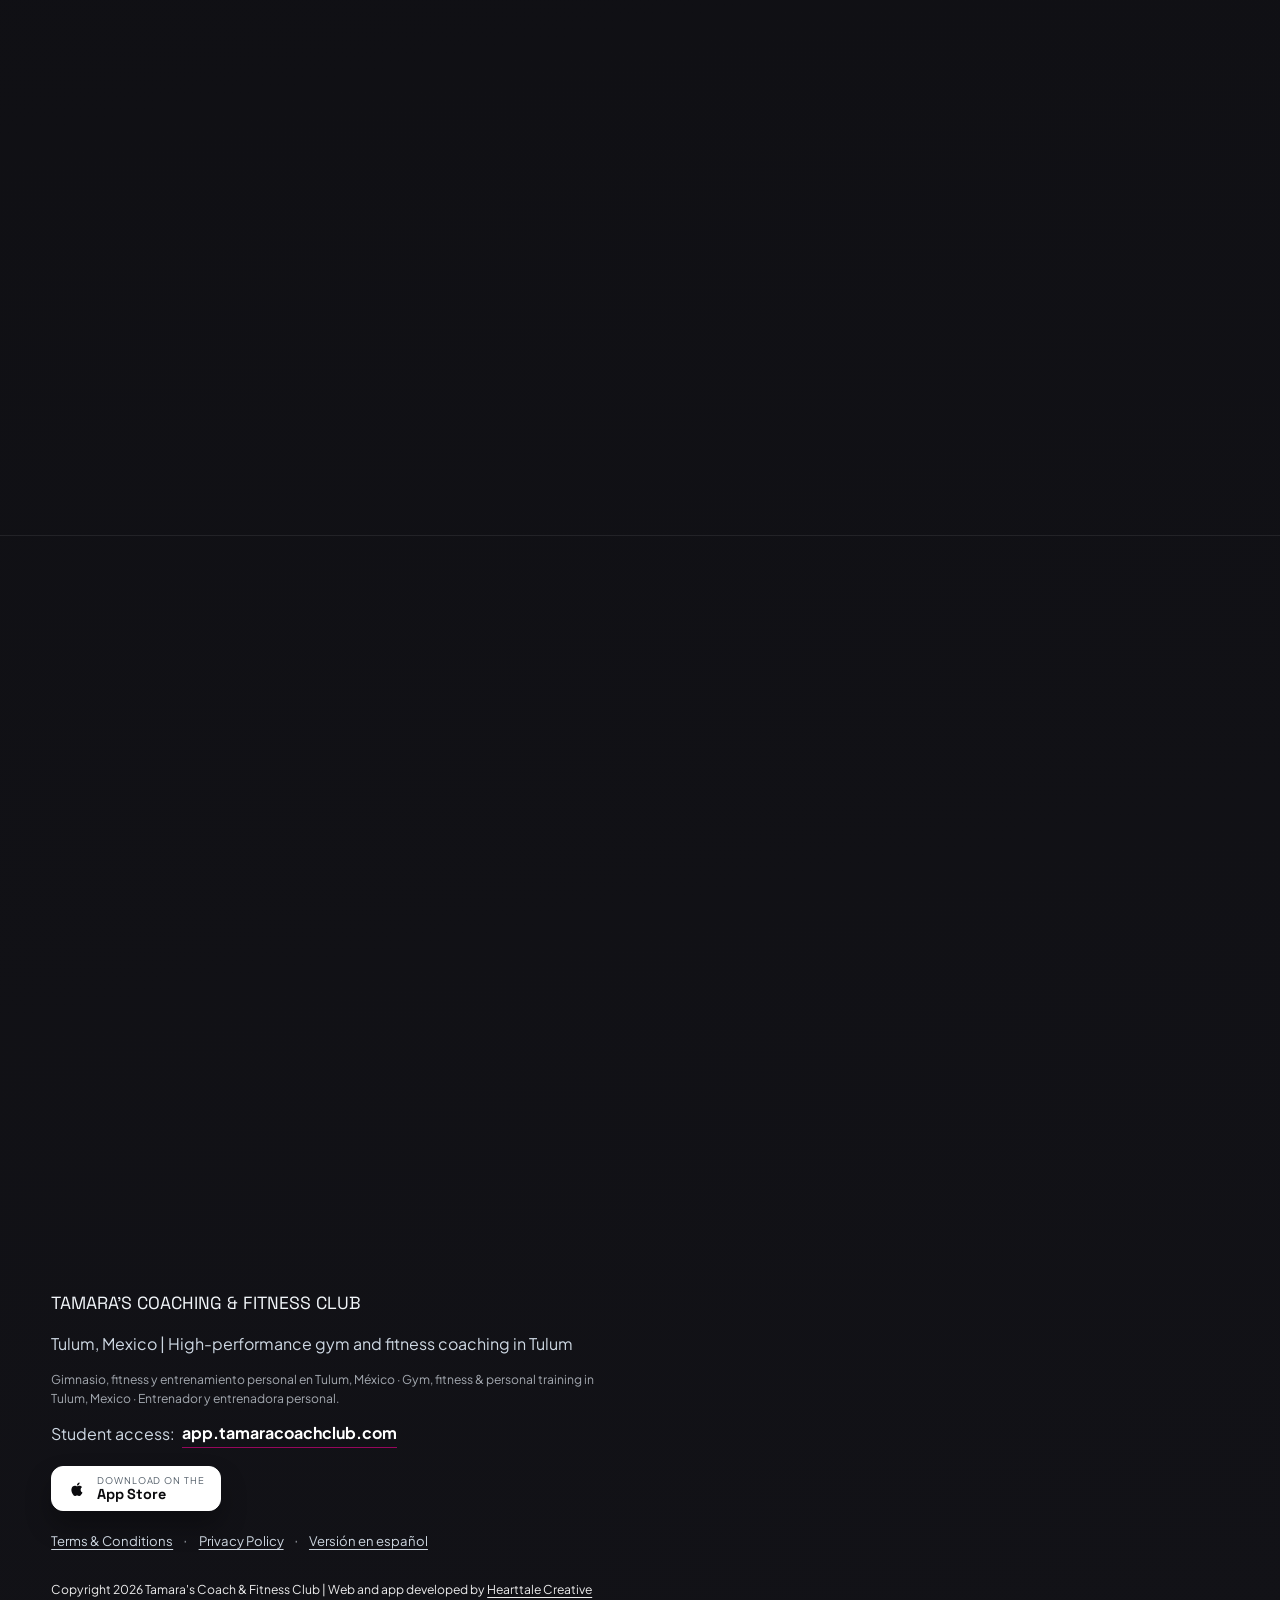
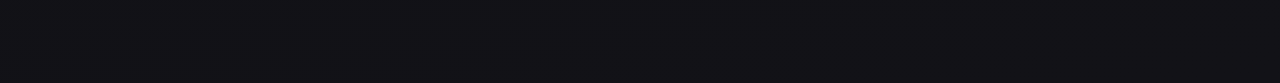
==== commit 784bd2e0: "legal: add Terms & Conditions, internal rules and policies page New terminos.html: a 30-section Span" ====
--- a/en/index.html
+++ b/en/index.html
@@ -790,7 +790,9 @@
       <span class="store-cta-text"><small class="store-cta-small">Download on the</small><strong>App Store</strong></span>
     </a>
     <p class="footer-legal">
-      <a class="footer-legal-link" href="/privacidad.html">Privacy Policy</a>
+      <a class="footer-legal-link footer-terms-link" href="/terminos.html">Terms &amp; Conditions</a>
+      <span class="footer-sep" aria-hidden="true">·</span>
+      <a class="footer-legal-link footer-privacy-link" href="/privacidad.html">Privacy Policy</a>
       <span class="footer-sep" aria-hidden="true">·</span>
       <a class="footer-legal-link footer-lang-link" href="/" hreflang="es" lang="es">Versión en español</a>
     </p>
--- a/styles.css
+++ b/styles.css
@@ -2795,3 +2795,199 @@
     grid-template-columns: 1fr;
   }
 }
+
+/* ============ Legal documents (privacidad, términos) ============ */
+
+.legal-header {
+  position: sticky;
+  top: 0;
+  z-index: 100;
+  display: flex;
+  align-items: center;
+  justify-content: space-between;
+  gap: 1rem;
+  width: min(1260px, 92vw);
+  margin: 0 auto;
+  padding: 1rem 0;
+  background: linear-gradient(180deg, rgba(5, 5, 6, 0.95), rgba(5, 5, 6, 0));
+}
+
+.legal-header .brand-logo {
+  height: clamp(26px, 3vw, 34px);
+  width: auto;
+  display: block;
+}
+
+.legal-back {
+  display: inline-flex;
+  align-items: center;
+  gap: 0.4rem;
+  color: #eef2f6;
+  text-decoration: none;
+  text-transform: uppercase;
+  letter-spacing: 0.1em;
+  font-size: 0.68rem;
+  font-weight: 700;
+  border: 1px solid var(--line-soft);
+  border-radius: 999px;
+  padding: 0.55rem 0.9rem;
+  background: rgba(255, 255, 255, 0.04);
+  transition: border-color 180ms ease, background 180ms ease, transform 180ms ease;
+}
+
+.legal-back:hover,
+.legal-back:focus-visible {
+  border-color: rgba(240, 0, 140, 0.55);
+  background: rgba(240, 0, 140, 0.12);
+  transform: translateY(-1px);
+}
+
+.legal {
+  width: min(860px, 92vw);
+  margin: 1.5rem auto clamp(4rem, 8vw, 7rem);
+}
+
+.legal-hero {
+  padding: 1.5rem 0 2rem;
+  border-bottom: 1px solid var(--line-soft);
+  margin-bottom: 2rem;
+}
+
+.legal-hero h1 {
+  font-size: clamp(2rem, 5.5vw, 3.3rem);
+  font-style: italic;
+  margin-bottom: 0.9rem;
+}
+
+.legal-meta {
+  color: var(--muted);
+  font-size: 0.86rem;
+}
+
+.legal h2 {
+  font-size: clamp(1.15rem, 2.4vw, 1.6rem);
+  font-style: italic;
+  margin: 2.8rem 0 1rem;
+  scroll-margin-top: 5.5rem;
+  padding-top: 0.4rem;
+  border-top: 1px solid var(--line-soft);
+}
+
+.legal h3 {
+  font-size: 1rem;
+  text-transform: none;
+  letter-spacing: -0.01em;
+  margin: 1.6rem 0 0.5rem;
+  color: #f2f6fa;
+}
+
+.legal p,
+.legal li {
+  color: #cdd6e0;
+  line-height: 1.75;
+  font-size: 0.97rem;
+}
+
+.legal p {
+  margin-bottom: 1rem;
+}
+
+.legal ul,
+.legal ol {
+  margin: 0 0 1.2rem;
+  padding-left: 1.3rem;
+  display: grid;
+  gap: 0.5rem;
+}
+
+.legal strong {
+  color: #ffffff;
+}
+
+.legal a {
+  color: var(--accent-2);
+  text-decoration: underline;
+  text-underline-offset: 3px;
+}
+
+.legal-contact-box {
+  margin-top: 1rem;
+  padding: 1.1rem 1.3rem;
+  border-radius: var(--radius-md);
+  border: 1px solid var(--line-soft);
+  background: var(--bg-card);
+}
+
+/* Highlighted clause: used for the acceptance and no-refund notices */
+.legal-key {
+  margin: 1.4rem 0;
+  padding: 1.1rem 1.3rem;
+  border-radius: var(--radius-md);
+  border: 1px solid rgba(240, 0, 140, 0.42);
+  background: linear-gradient(120deg, rgba(240, 0, 140, 0.12), rgba(10, 10, 14, 0.9));
+}
+
+.legal-key p:last-child {
+  margin-bottom: 0;
+}
+
+.legal-key-label {
+  display: block;
+  font-size: 0.66rem;
+  font-weight: 800;
+  letter-spacing: 0.16em;
+  text-transform: uppercase;
+  color: var(--accent-2);
+  margin-bottom: 0.5rem;
+}
+
+/* Table of contents */
+.legal-toc {
+  margin: 0 0 2.5rem;
+  padding: 1.2rem 1.4rem;
+  border-radius: var(--radius-md);
+  border: 1px solid var(--line-soft);
+  background: rgba(12, 12, 16, 0.7);
+}
+
+.legal-toc h2 {
+  border: 0;
+  margin: 0 0 0.9rem;
+  padding: 0;
+  font-size: 0.72rem;
+  font-style: normal;
+  font-weight: 800;
+  letter-spacing: 0.16em;
+  text-transform: uppercase;
+  color: var(--accent-2);
+}
+
+.legal-toc ol {
+  margin: 0;
+  padding-left: 1.2rem;
+  gap: 0.35rem;
+  columns: 2;
+  column-gap: 1.6rem;
+}
+
+.legal-toc li {
+  break-inside: avoid;
+}
+
+.legal-toc a {
+  color: #cdd6e0;
+  text-decoration: none;
+  font-size: 0.9rem;
+}
+
+.legal-toc a:hover,
+.legal-toc a:focus-visible {
+  color: var(--accent-2);
+  text-decoration: underline;
+}
+
+@media (max-width: 620px) {
+  .legal-toc ol {
+    columns: 1;
+  }
+}
